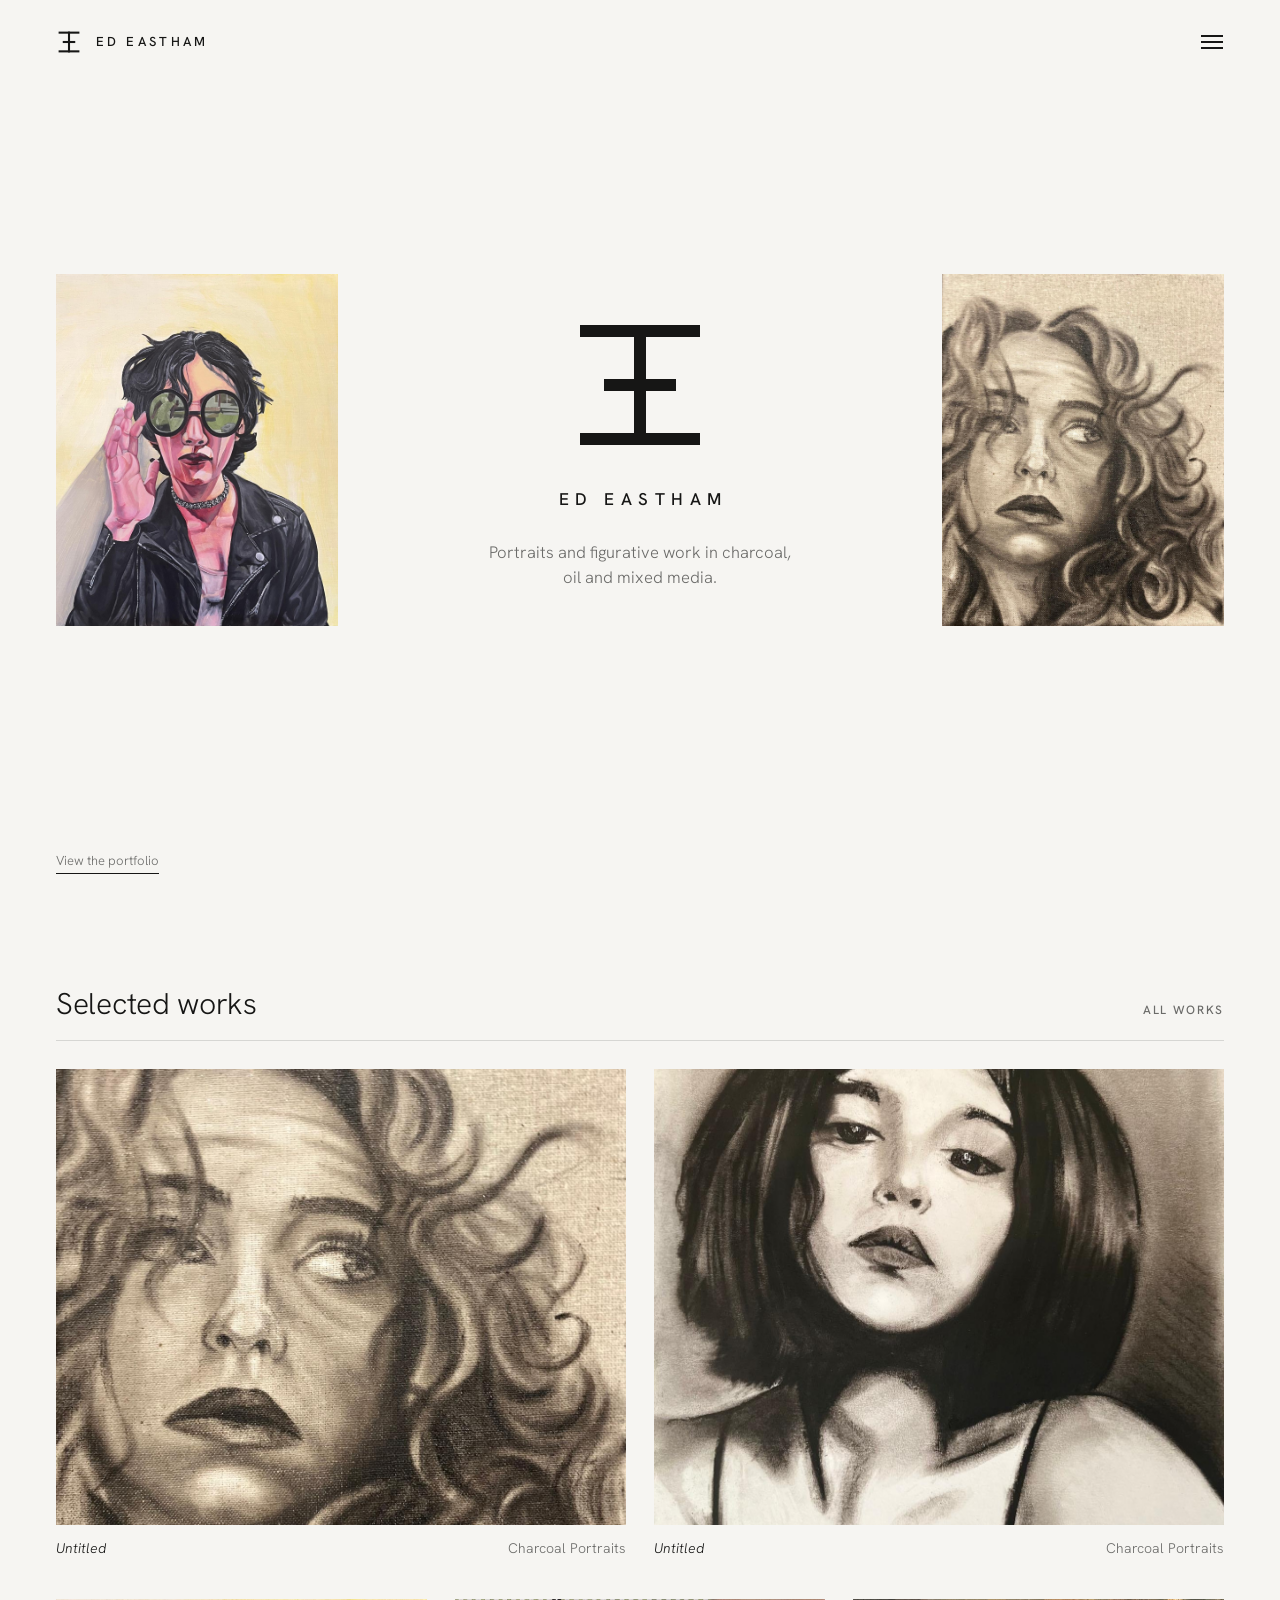
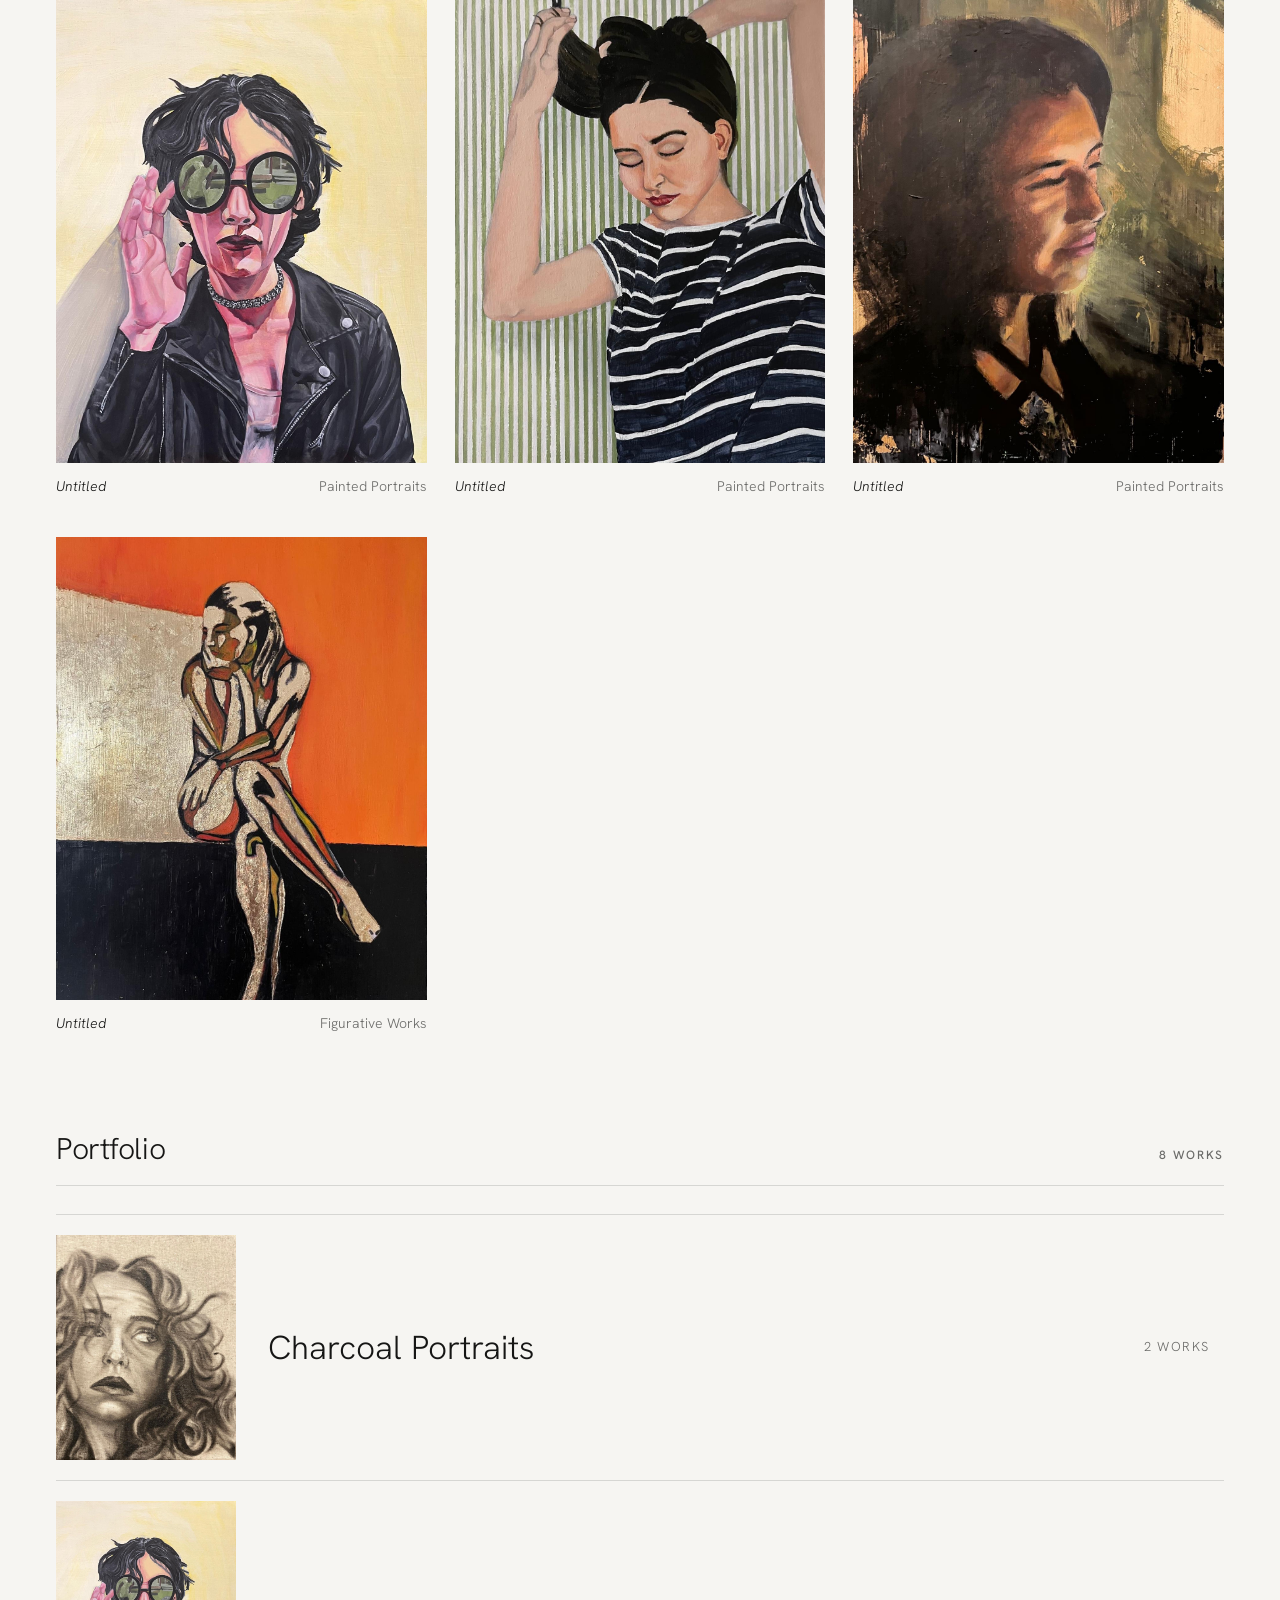
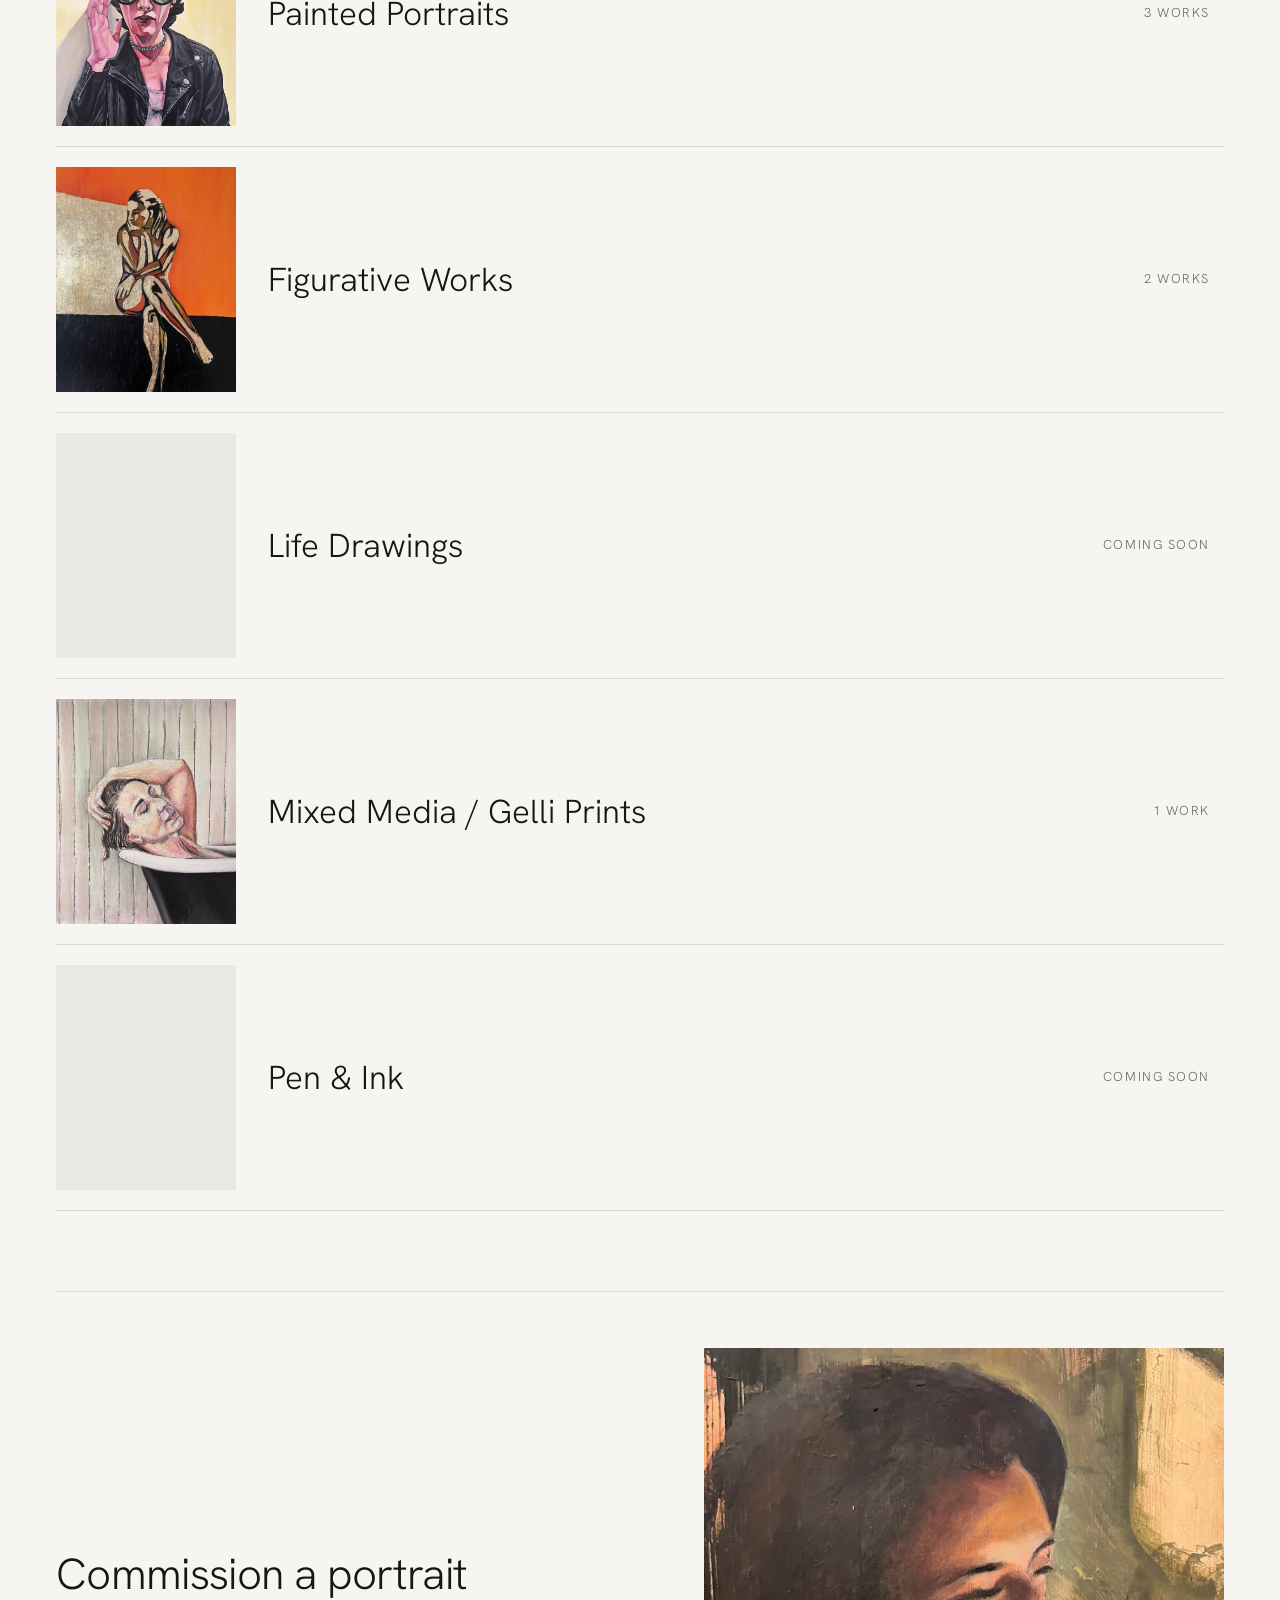
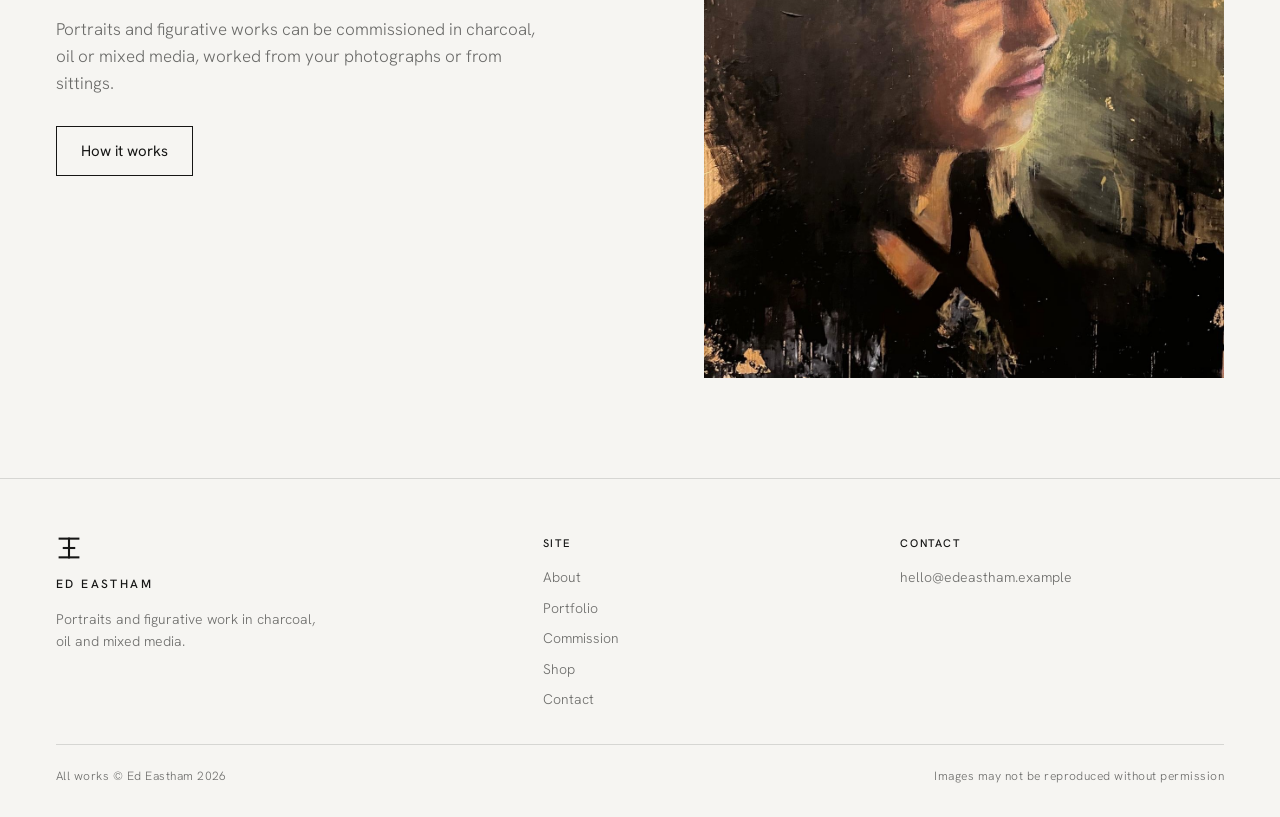
==== index.html @ 93586fa8 "Show the Netlify Identity sign-up box on invite links Co-Authored-By: Claude Fable 5.1 <noreply@anth" ====
<!doctype html>
<html lang="en-GB">
<head>
<meta charset="utf-8">
<meta name="viewport" content="width=device-width, initial-scale=1, viewport-fit=cover">
<title>Ed Eastham</title>
<meta name="description" content="Ed Eastham, artist. Charcoal and painted portraits, figurative works, life drawings, mixed media and pen and ink.">
<link rel="icon" href="data:image/svg+xml,%3Csvg xmlns=%27http://www.w3.org/2000/svg%27 viewBox=%270 0 100 100%27%3E%3Crect width=%27100%27 height=%27100%27 fill=%27%23f6f5f2%27/%3E%3Cg fill=%27%23161615%27%3E%3Crect x=%2746%27 y=%2710%27 width=%278%27 height=%2780%27/%3E%3Crect x=%2710%27 y=%2710%27 width=%2780%27 height=%278%27/%3E%3Crect x=%2710%27 y=%2782%27 width=%2780%27 height=%278%27/%3E%3Crect x=%2726%27 y=%2746%27 width=%2748%27 height=%278%27/%3E%3C/g%3E%3C/svg%3E">
<meta property="og:title" content="Ed Eastham, artist">
<meta property="og:description" content="Portraits and figurative work in charcoal, oil and mixed media.">
<meta property="og:image" content="/assets/work/work-03.jpg">
<meta name="theme-color" content="#f6f5f2">
<link rel="preconnect" href="https://fonts.googleapis.com">
<link rel="preconnect" href="https://fonts.gstatic.com" crossorigin>
<link href="https://fonts.googleapis.com/css2?family=Hanken+Grotesk:ital,wght@0,300;0,400;0,500;1,300&family=Cormorant+Garamond:ital,wght@0,400;0,500;1,400&family=Instrument+Sans:ital,wght@0,400;0,500;1,400&family=DM+Sans:ital,wght@0,300;0,400;0,500;1,300&display=swap" rel="stylesheet">
<style>
:root{--accent:#161615;--bg:#f6f5f2;--ink:#161615;--muted:#6a6964;--line:rgba(22,22,21,.14);--soft:#ebe9e4;--hdr:rgba(246,245,242,.82);--shadow:rgba(22,22,21,.12);--font:"Hanken Grotesk","Helvetica Neue",Arial,sans-serif;--ease:cubic-bezier(.2,.7,.2,1);--gutter:22px}
@media (min-width:700px){:root{--gutter:40px}} @media (min-width:1100px){:root{--gutter:56px}} @media (min-width:1500px){:root{--gutter:72px}}
*{margin:0;padding:0;box-sizing:border-box}
html{color-scheme:light only;background:var(--bg);scroll-behavior:smooth}
body{background:var(--bg);color:var(--ink);font-family:var(--font);font-size:17px;line-height:1.6;font-weight:300;-webkit-font-smoothing:antialiased;overflow-x:clip}
img{display:block;max-width:100%}
button{font:inherit;color:inherit;background:none;border:0;cursor:pointer}
a{color:inherit;text-decoration:none}
:focus-visible{outline:1.5px solid var(--ink);outline-offset:4px}
.skip{position:fixed;left:16px;top:-60px;z-index:30;background:var(--ink);color:var(--bg);padding:10px 14px;font-size:14px;transition:top .2s}
.skip:focus{top:16px}
.mark{display:block;fill:currentColor}
.label{font-size:12px;letter-spacing:.14em;text-transform:uppercase;font-weight:500;color:var(--muted)}
.ul{border-bottom:1px solid var(--ink);padding-bottom:1px;transition:opacity .25s} .ul:hover{opacity:.55}
#brand img,#stage .logo img{display:block;object-fit:contain} #brand img{height:30px;width:auto} #stage .logo img{width:clamp(180px,26vw,320px);height:auto}
.cta,.page .cta{border-color:var(--accent);color:var(--accent)} .cta:hover,.page .cta:hover{background:var(--accent);color:var(--bg)} .contact-big,.ul,.works figcaption .enq{border-color:var(--accent)} .nextcat a i,.nextcat a i::after{background:var(--accent);border-color:var(--accent)}

/* header */
header{position:fixed;inset:0 0 auto 0;z-index:10;display:flex;align-items:center;justify-content:space-between;padding:20px var(--gutter);pointer-events:none;transition:padding .35s var(--ease)}
header::before{content:"";position:absolute;inset:0;background:var(--hdr);backdrop-filter:blur(10px);-webkit-backdrop-filter:blur(10px);border-bottom:1px solid var(--line);opacity:0;transition:opacity .35s}
body.scrolled header{padding:12px var(--gutter)} body.scrolled header::before{opacity:1}
body.menu header::before{opacity:0}
header>*{position:relative}
header>*{pointer-events:auto}
#brand{display:flex;align-items:center;gap:14px;color:var(--ink);opacity:0;transform:translateY(-4px);transition:opacity .4s,transform .5s var(--ease)}
body.inner #brand,body.ready #brand{opacity:1;transform:none}
#brand .mark{width:26px;height:26px}
#brand span{font-size:13px;letter-spacing:.26em;text-transform:uppercase;font-weight:500}
#burger{width:44px;height:44px;display:grid;place-items:center;position:relative;margin-right:-10px}
#burger i{position:absolute;left:11px;width:22px;height:1.5px;background:var(--ink);transition:transform .4s var(--ease),opacity .25s,top .4s var(--ease)}
#burger i:nth-child(1){top:15px} #burger i:nth-child(2){top:21px} #burger i:nth-child(3){top:27px}
body.menu #burger i:nth-child(1){top:21px;transform:rotate(45deg)} body.menu #burger i:nth-child(2){opacity:0} body.menu #burger i:nth-child(3){top:21px;transform:rotate(-45deg)}

/* menu */
#menu{position:fixed;inset:0;z-index:9;background:var(--bg);display:grid;grid-template-columns:1fr 1fr;align-items:center;padding:0 var(--gutter);visibility:hidden;opacity:0;transition:opacity .35s var(--ease),visibility 0s linear .35s}
body.menu #menu{visibility:visible;opacity:1;transition:opacity .35s var(--ease),visibility 0s}
#menu ul{list-style:none;display:grid;max-width:560px}
#menu li>a,#menu li>button{display:flex;align-items:center;justify-content:space-between;width:100%;padding:16px 0;font-size:clamp(30px,4.2vw,52px);font-weight:300;letter-spacing:-.015em;line-height:1.1;border-bottom:1px solid var(--line);text-align:left;transform:translateY(12px);opacity:0;transition:transform .6s var(--ease),opacity .45s,color .3s}
#menu li>a:hover,#menu li>button:hover{color:var(--muted)}
body.menu #menu li>a,body.menu #menu li>button{transform:none;opacity:1}
#menu li:nth-child(2)>*{transition-delay:.05s} #menu li:nth-child(3)>*{transition-delay:.1s} #menu li:nth-child(4)>*{transition-delay:.15s} #menu li:nth-child(5)>*{transition-delay:.2s}
#menu .chev{width:13px;height:13px;border-right:1.5px solid currentColor;border-bottom:1.5px solid currentColor;transform:rotate(45deg) translate(-3px,-3px);transition:transform .4s var(--ease);margin-right:8px}
#menu li.open .chev{transform:rotate(-135deg) translate(-4px,-4px)}
#menu .sub{list-style:none;display:grid;max-height:0;overflow:hidden;transition:max-height .5s var(--ease)}
#menu li.open .sub{max-height:460px}
#menu .sub a{display:flex;justify-content:space-between;padding:10px 0 10px 26px;font-size:19px;font-weight:300;color:var(--muted);border-bottom:1px solid var(--line);transition:color .25s,padding .35s var(--ease)}
#menu .sub li:last-child a{border-bottom:0;margin-bottom:8px}
#menu .sub a:hover,#menu .sub a[aria-current]{color:var(--ink);padding-left:34px}
#menu .sub a small{font-size:12px;letter-spacing:.1em;color:var(--muted)}
#menu .side{display:grid;gap:22px;justify-items:end;text-align:right;color:var(--muted);font-size:15px}
#menu .side p{max-width:30ch;line-height:1.5}
#menu .side .mark{width:72px;height:72px;color:var(--ink)}
#menu .side a{border-bottom:1px solid var(--line);transition:color .25s,border-color .25s} #menu .side a:hover{color:var(--ink);border-color:var(--ink)}

/* home stage */
#stage{position:relative;min-height:100vh;min-height:100dvh;display:grid;place-items:center;overflow:hidden}
#stage .logo{position:relative;z-index:2;display:grid;justify-items:center;gap:26px;color:var(--ink);text-align:center}
#stage .logo .mark{width:clamp(120px,15vw,176px);height:auto}
#stage .logo .mark rect{transform-origin:center;transform:scaleX(0);transition:transform .9s var(--ease)}
#stage .logo .mark rect.v{transform:scaleY(0)}
body.ready #stage .logo .mark rect{transform:none}
body.ready #stage .logo .mark rect:nth-child(2){transition-delay:.25s} body.ready #stage .logo .mark rect:nth-child(3){transition-delay:.4s} body.ready #stage .logo .mark rect:nth-child(4){transition-delay:.55s}
#stage .logo .word{font-size:clamp(14px,1.4vw,17px);letter-spacing:.38em;text-transform:uppercase;font-weight:500;padding-left:.38em;opacity:0;transition:opacity .8s ease .6s}
#stage .logo .role{display:none}
body.ready #stage .logo .word,body.ready #stage .logo .role{opacity:1}
.slot{position:absolute;z-index:1;overflow:hidden;background:var(--soft);opacity:0;transform:translateY(14px);transition:opacity 1s ease,transform 1.2s var(--ease)}
body.ready .slot{opacity:1;transform:none}
.slot img{position:absolute;inset:0;width:100%;height:100%;object-fit:cover;opacity:0;transition:opacity 1.4s ease}
.slot img.on{opacity:1}
.slot a{position:absolute;inset:0}
.s1{left:var(--gutter);top:50%;transform:translateY(-50%) translateY(14px);width:clamp(180px,22vw,340px);aspect-ratio:4/5;transition-delay:.9s}
.s2{right:var(--gutter);top:50%;transform:translateY(-50%) translateY(14px);width:clamp(180px,22vw,340px);aspect-ratio:4/5;transition-delay:1.1s}
body.ready .s1,body.ready .s2{transform:translateY(-50%)}
.s3,.s4,.s5{display:none}
#stage .tag{font-size:clamp(15px,1.3vw,18px);color:var(--muted);max-width:34ch;line-height:1.5;opacity:0;transition:opacity .8s ease .9s}
body.ready #stage .tag{opacity:1}
.slot .cap{position:absolute;left:0;right:0;bottom:0;padding:10px 12px;font-size:12px;letter-spacing:.06em;color:var(--bg);background:linear-gradient(180deg,rgba(22,22,21,0),rgba(22,22,21,.55));opacity:0;transition:opacity .3s}
.slot:hover .cap{opacity:1}
#selected{padding:80px var(--gutter) 30px}
#selected .row,#cats .row{display:grid;grid-template-columns:1fr auto;align-items:baseline;gap:20px;margin-bottom:28px;padding-bottom:12px;border-bottom:1px solid var(--line)}
#selected h2,#cats h2{font-size:clamp(22px,2.4vw,30px);font-weight:300;letter-spacing:-.01em}
.sel{display:grid;grid-template-columns:repeat(6,1fr);gap:40px 28px}
.sel a{grid-column:span 2} .sel a:nth-child(1){grid-column:span 3} .sel a:nth-child(2){grid-column:span 3} .sel a:nth-child(1) .im,.sel a:nth-child(2) .im{aspect-ratio:5/4}
.sel a{display:grid;gap:12px}
.sel .im{aspect-ratio:4/5;overflow:hidden;background:var(--soft)}
.sel .im img{width:100%;height:100%;object-fit:cover;transition:transform 1s var(--ease)}
.sel a:hover .im img{transform:scale(1.02)}
.sel .c{display:grid;grid-template-columns:1fr auto;gap:12px;font-size:14px} .sel .c em{font-style:italic} .sel .c span{color:var(--muted)}
#stage .hint{position:absolute;bottom:26px;left:var(--gutter);z-index:2;font-size:13px;color:var(--muted);opacity:0;transition:opacity .8s ease 1.4s}
body.ready #stage .hint{opacity:1}
#cats{padding:60px var(--gutter) 80px}
#comm{margin:0 var(--gutter) 100px;padding-top:56px;border-top:1px solid var(--line);display:grid;grid-template-columns:repeat(auto-fit,minmax(min(100%,340px),1fr));gap:clamp(30px,5vw,60px);align-items:center}
#comm h2{font-size:clamp(28px,3.4vw,44px);font-weight:300;letter-spacing:-.015em;line-height:1.1;margin-bottom:18px}
#comm p{max-width:48ch;color:var(--muted);margin-bottom:28px}
#comm .im{aspect-ratio:4/5;max-height:70vh;overflow:hidden;background:var(--soft);justify-self:end;width:100%;max-width:520px}
#comm .im img{width:100%;height:100%;object-fit:cover}
.catlist{list-style:none;border-top:1px solid var(--line)}
.catlist a{display:grid;grid-template-columns:180px 1fr auto;gap:32px;align-items:center;padding:20px 0;border-bottom:1px solid var(--line);transition:padding .35s var(--ease)}
.catlist a:hover{padding-left:12px}
.catlist .im{width:180px;aspect-ratio:4/5;background:var(--soft);overflow:hidden}
.catlist .im img{width:100%;height:100%;object-fit:cover}
.catlist .t{font-size:clamp(22px,2.6vw,36px);font-weight:300}
.catlist .n{font-size:13px;letter-spacing:.12em;color:var(--muted);text-transform:uppercase}

/* pages */
main{min-height:100vh;min-height:100dvh}
.page{max-width:1320px;margin:0 auto;padding:124px 22px 100px;padding-left:var(--gutter);padding-right:var(--gutter);animation:rise .55s var(--ease) both}
main.out{opacity:0;transition:opacity .18s ease}
.rv{opacity:0;transform:translateY(14px);transition:opacity .7s ease,transform .8s var(--ease)} .rv.in{opacity:1;transform:none}
@keyframes rise{from{opacity:0;transform:translateY(10px)}to{opacity:1;transform:none}}
.page h1{font-size:clamp(36px,4.8vw,64px);font-weight:300;letter-spacing:-.02em;line-height:1;margin-bottom:48px;padding-bottom:28px;border-bottom:1px solid var(--line)}
.sec{margin-top:72px} .sec .label{display:block;margin-bottom:18px;padding-bottom:10px;border-bottom:1px solid var(--line)}
.crumbs{display:flex;gap:10px;margin-bottom:22px}
.intro{max-width:56ch;font-size:19px;color:var(--muted);margin:-18px 0 48px}
.crumbs a:hover{color:var(--ink)}
.two{display:grid;grid-template-columns:repeat(auto-fit,minmax(min(100%,340px),1fr));gap:clamp(36px,5vw,60px);align-items:start}
.text{max-width:60ch;display:grid;gap:20px;font-size:19px}
.text p{color:var(--ink)}
.portrait{aspect-ratio:4/5;background:var(--soft);overflow:hidden}
.portrait img{width:100%;height:100%;object-fit:cover}
.cta{display:inline-flex;align-items:center;height:50px;padding:0 24px;border:1px solid var(--ink);font-size:15px;font-weight:400;transition:background .3s,color .3s}
.cta:hover{background:var(--ink);color:var(--bg)}
.steps{list-style:none;counter-reset:s;display:grid;grid-template-columns:repeat(auto-fit,minmax(min(100%,260px),1fr));gap:0;border-top:1px solid var(--line);border-bottom:1px solid var(--line);margin:56px 0 40px}
.steps li{padding:30px 28px 34px 0;border-right:1px solid var(--line);counter-increment:s}
.steps li:last-child{border-right:0} .steps li+li{padding-left:28px}
.steps li::before{content:"0" counter(s);display:block;font-size:12px;letter-spacing:.14em;color:var(--muted);margin-bottom:14px}
.steps b{display:block;font-weight:400;font-size:22px;margin-bottom:10px}
.steps p{color:var(--muted);font-size:16px}
.works{display:grid;grid-template-columns:1fr;gap:96px;max-width:1180px;margin:0 auto}
.works figure{width:100%}
.works figure{cursor:zoom-in}
.works .im{display:flex;justify-content:center;background:transparent}
.works .im img{width:auto;max-width:100%;max-height:86vh;height:auto;opacity:0;transition:opacity .6s ease,transform 1s var(--ease),filter .6s ease;box-shadow:0 24px 50px var(--shadow)}
.works .im img.lq{opacity:1;filter:blur(14px);transform:scale(1.02)}
.works .im img.ld{opacity:1}
.works figure:hover .im img{transform:scale(1.015)}
.works figcaption{margin:18px auto 0;display:grid;grid-template-columns:1fr auto;gap:14px;font-size:15px;max-width:760px;align-items:end}
.works figcaption .enq{font-size:13px;letter-spacing:.08em;text-transform:uppercase;border-bottom:1px solid var(--ink);padding-bottom:2px;white-space:nowrap}
.works figcaption em{font-style:italic;font-weight:300}
.works figcaption span{color:var(--muted)}
.works figcaption .price{color:var(--ink);font-weight:400}
.empty{padding:80px 0;border-top:1px solid var(--line);font-size:20px;color:var(--muted)}
.nextcat{margin-top:90px;padding-top:26px;border-top:1px solid var(--line);display:flex;justify-content:space-between;align-items:baseline;gap:20px}
.nextcat a{font-size:clamp(22px,2.6vw,34px);font-weight:300;display:inline-flex;align-items:center;gap:14px;transition:gap .35s var(--ease)} .nextcat a:hover{gap:24px}
.nextcat a i{width:34px;height:1px;background:var(--ink);position:relative} .nextcat a i::after{content:"";position:absolute;right:0;top:-4px;width:8px;height:8px;border-top:1px solid var(--ink);border-right:1px solid var(--ink);transform:rotate(45deg)}
.catlist .n{display:inline-flex;align-items:center;gap:14px} .catlist .n i{width:0;height:1px;background:var(--ink);transition:width .35s var(--ease)} .catlist a:hover .n i{width:28px}
.contact-big{font-size:clamp(26px,4vw,56px);font-weight:300;letter-spacing:-.02em;margin:10px 0 40px;display:block;width:max-content;max-width:100%;border-bottom:1px solid var(--ink);padding-bottom:4px;transition:opacity .25s}
.contact-big:hover{opacity:.6}
form{display:grid;gap:22px;max-width:560px}
form label{display:grid;gap:8px;font-size:13px;letter-spacing:.12em;text-transform:uppercase;color:var(--muted)}
form input,form textarea{font:inherit;font-size:18px;color:var(--ink);background:transparent;border:0;border-bottom:1px solid var(--ink);padding:8px 0;border-radius:0;outline:none}
form textarea{min-height:120px;resize:vertical}
form input:focus,form textarea:focus{border-bottom-width:1.5px}
.note{font-size:15px;color:var(--muted);max-width:60ch;margin-top:30px}

/* lightbox */
#lb{position:fixed;inset:0;z-index:20;background:var(--bg);display:grid;grid-template-rows:1fr auto;visibility:hidden;opacity:0;transition:opacity .35s,visibility 0s linear .35s}
#lb.open{visibility:visible;opacity:1;transition:opacity .35s,visibility 0s}
#lb .view{display:grid;place-items:center;padding:70px var(--gutter) 10px}
#lb img{max-width:100%;max-height:calc(100dvh - 190px);object-fit:contain;box-shadow:0 30px 60px var(--shadow);cursor:zoom-in;transition:transform .45s var(--ease);transform-origin:var(--zx,50%) var(--zy,50%)}
#lb.zoom img{transform:scale(2.2);cursor:zoom-out}
#lb .bar,#lb .strip{transition:opacity .3s} #lb.zoom .bar,#lb.zoom .strip{opacity:0;pointer-events:none}
#lb .zoomhint{font-size:12px;letter-spacing:.1em;text-transform:uppercase;color:var(--muted)}
#lb .bar{display:grid;grid-template-columns:1fr auto;align-items:end;gap:20px;padding:10px var(--gutter) 24px}
#lb .cap{font-size:15px;display:grid;gap:2px} #lb .cap em{font-style:italic} #lb .cap span{color:var(--muted)}
#lb .nav{display:flex;gap:6px}
#lb .nav button,#lbClose{height:40px;padding:0 16px;border:1px solid var(--line);font-size:14px;color:var(--ink);transition:background .25s,color .25s,border-color .25s}
#lb .nav button:hover,#lbClose:hover{background:var(--ink);color:var(--bg);border-color:var(--ink)}
#lbClose{position:fixed;top:16px;right:var(--gutter)}
#lb .strip{display:flex;gap:8px;padding:0 var(--gutter) 22px;overflow-x:auto}
#lb .strip button{width:46px;aspect-ratio:4/5;flex:0 0 auto;overflow:hidden;opacity:.5;transition:opacity .25s;border:1px solid transparent}
#lb .strip button.on{opacity:1;border-color:var(--ink)} #lb .strip button:hover{opacity:1}
#lb .strip img{width:100%;height:100%;object-fit:cover}

footer{padding:56px var(--gutter) 30px;border-top:1px solid var(--line);display:grid;grid-template-columns:1.4fr 1fr 1fr;gap:34px;font-size:14px;color:var(--muted)}
footer a:hover{color:var(--ink)}
footer .mark{width:26px;height:26px;color:var(--ink)}
footer .l{display:grid;gap:14px;align-content:start;max-width:34ch}
footer .l b{font-weight:500;color:var(--ink);letter-spacing:.2em;text-transform:uppercase;font-size:12px}
footer .col{display:grid;gap:8px;align-content:start} footer .col b{font-weight:500;color:var(--ink);letter-spacing:.14em;text-transform:uppercase;font-size:11px;margin-bottom:6px}
footer .bottom{grid-column:1/-1;display:flex;justify-content:space-between;gap:16px;flex-wrap:wrap;padding-top:22px;border-top:1px solid var(--line);font-size:12px;letter-spacing:.04em}
.cv{list-style:none;display:grid;border-top:1px solid var(--line)} .cv li{display:grid;grid-template-columns:90px 1fr;gap:20px;padding:12px 0;border-bottom:1px solid var(--line);font-size:16px} .cv li span:first-child{color:var(--muted)}

@media (max-width:900px){#comm{grid-template-columns:1fr;gap:30px} #comm .im{justify-self:start;max-height:60vh} .two{grid-template-columns:1fr;gap:36px} .works{grid-template-columns:1fr;gap:44px} .steps{grid-template-columns:1fr} .steps li{border-right:0;border-bottom:1px solid var(--line);padding:24px 0} .steps li+li{padding-left:0} .steps li:last-child{border-bottom:0} #menu{grid-template-columns:1fr} #menu .side{display:none}}
@media (max-width:640px){
  header{padding:14px 18px} :root{--gutter:18px} .page{padding-top:100px}
  #stage .logo .mark{width:118px}
  .s1{left:4%;top:9%;width:32vw} .s2{right:5%;top:7%;width:26vw} .s3{left:8%;bottom:8%;width:26vw;aspect-ratio:1} .s4{right:6%;bottom:7%;width:34vw} .s5{display:none}
  #stage .hint{display:none}
  .catlist a{grid-template-columns:70px 1fr auto;gap:16px} .catlist .im{width:70px}
  .page{padding-top:100px} .page h1{margin-bottom:30px}
  #lb .view{padding:64px 18px 8px} #lb img{max-height:calc(100dvh - 210px)}
  footer{grid-template-columns:1fr;gap:24px} .sel{grid-template-columns:1fr 1fr;gap:20px 14px} .sel a,.sel a:nth-child(1),.sel a:nth-child(2){grid-column:span 1} .sel a:nth-child(1) .im,.sel a:nth-child(2) .im{aspect-ratio:4/5} .s1,.s2{width:36vw;top:auto;bottom:6%;transform:none} .s1{left:var(--gutter)} .s2{right:var(--gutter)} body.ready .s1,body.ready .s2{transform:none} #stage{padding-bottom:40vw} #stage .tag{font-size:15px;padding:0 10px}
}
body.menu,body.lbopen{overflow:hidden}
@media (max-width:640px){
  .works{gap:56px} .works .im img{max-height:74vh;box-shadow:0 14px 30px rgba(22,22,21,.1)} .works figcaption{font-size:15px}
  .catlist a{grid-template-columns:96px 1fr;gap:14px;padding:14px 0} .catlist .im{width:96px} .catlist .n{grid-column:2;font-size:11px}
  #lb .bar{grid-template-columns:1fr;gap:12px;padding:8px 18px 12px} #lb .nav{display:grid;grid-template-columns:1fr 1fr;gap:8px}
  #lb .nav button,#lbClose{height:46px;font-size:15px} #lb .strip button{width:54px}
  #burger{width:48px;height:48px} #menu li>a,#menu li>button{padding:14px 0} #menu .sub a{padding:12px 0 12px 22px;font-size:18px}
  form input,form textarea{font-size:17px}
  .cta{height:52px;width:100%;justify-content:center}
}
@media (prefers-reduced-motion:reduce){*{transition:none!important;animation:none!important}}
</style>
</head>
<body>
<svg width="0" height="0" style="position:absolute" aria-hidden="true"><symbol id="ee" viewBox="0 0 100 100"><rect class="v" x="46" y="10" width="8" height="80"/><rect x="10" y="10" width="80" height="8"/><rect x="10" y="82" width="80" height="8"/><rect x="26" y="46" width="48" height="8"/></symbol></svg>

<a class="skip" href="#main">Skip to content</a>
<header>
  <a id="brand" href="#/" aria-label="Ed Eastham, home"><svg class="mark"><use href="#ee"/></svg><span id="brandName"></span></a>
  <button id="burger" aria-label="Menu" aria-expanded="false" aria-controls="menu"><i></i><i></i><i></i></button>
</header>

<nav id="menu" aria-label="Site">
  <ul>
    <li><a href="#/about">About</a></li>
    <li id="pfItem"><button id="pfToggle" aria-expanded="false">Portfolio <span class="chev" aria-hidden="true"></span></button><ul class="sub" id="pfSub"></ul></li>
    <li><a href="#/commission">Commission</a></li>
    <li><a href="#/shop">Shop</a></li>
    <li><a href="#/contact">Contact</a></li>
  </ul>
  <div class="side"><svg class="mark" aria-hidden="true"><use href="#ee"/></svg><div id="menuFoot"></div></div>
</nav>

<main id="main"><noscript><p style="padding:120px 24px">This site needs JavaScript to show the works. Please enable it, or email hello@edeastham.example.</p></noscript></main>

<div id="lb" role="dialog" aria-modal="true" aria-label="Artwork">
  <div class="view"><img id="lbImg" alt=""></div>
  <div class="bar"><div class="cap" id="lbCap"></div><div class="nav"><button id="lbPrev">Previous</button><button id="lbNext">Next</button></div></div>
  <div class="strip" id="lbStrip"></div>
  <button id="lbClose" aria-label="Close">Close</button>
</div>

<script>
/* Netlify Identity links (invites, password resets) land on the site root; hand them to the editor page */
if (/(invite|recovery|confirmation|email_change)_token=/.test(location.hash)){
  const w = document.createElement('script'); w.src = 'https://identity.netlify.com/v1/netlify-identity-widget.js';
  w.onload = () => { const ni = window.netlifyIdentity; if (!ni) return; ni.on('login', () => { document.location.href = '/admin/'; }); ni.init(); };
  document.head.appendChild(w);
}
/* All words and works live in content/site.json. Edit that file to change the site. */
const HASH = !!window.HASH_MODE || location.protocol === 'file:';
const pathOf = () => HASH ? location.hash.replace(/^#\/?/, '') : location.pathname.replace(/^\/+|\/+$/g, '');
let S = null, timers = [], lbList = [], lbIdx = 0, lastFocus = null;
const main = document.getElementById('main');
const esc = s => String(s == null ? '' : s).replace(/[&<>"]/g, c => ({ '&':'&amp;', '<':'&lt;', '>':'&gt;', '"':'&quot;' }[c]));
const ROOT = HASH ? '' : '/';
const work = f => ROOT + 'assets/work/' + f;
const allWorks = () => S.categories.flatMap(c => c.works.map(w => Object.assign({ cat: c }, w)));
const findWork = f => allWorks().find(w => w.file === f);
const capOf = w => [w.medium, w.size, w.year].filter(Boolean).join(', ');

function go(){ main.classList.add('out'); setTimeout(() => { render(); main.classList.remove('out'); }, 180); }
function navigate(path){ if (HASH){ location.hash = '#' + path; return; } if (location.pathname === path){ render(); return; } history.pushState(null, '', path); go(); }
fetch(ROOT + 'content/site.json').then(r => r.json()).then(data => {
  S = data; applySettings(); buildMenu();
  if (HASH) addEventListener('hashchange', go);
  else { if (/^#\//.test(location.hash)) history.replaceState(null, '', location.hash.slice(1)); addEventListener('popstate', go); }
  document.addEventListener('click', e => { if (HASH) return; const a = e.target.closest('a[href]'); if (!a || e.metaKey || e.ctrlKey || a.target === '_blank') return; const h = a.getAttribute('href'); if (/^#\//.test(h)){ e.preventDefault(); navigate(h.slice(1)); } else if (/^\/(?!\/)/.test(h)){ e.preventDefault(); navigate(h); } });
  render();
});
addEventListener('scroll', () => document.body.classList.toggle('scrolled', scrollY > 40), { passive:true });
const io = new IntersectionObserver(es => es.forEach(e => { if (e.isIntersecting){ e.target.classList.add('in'); io.unobserve(e.target); } }), { threshold:.12, rootMargin:'0px 0px -6% 0px' });
function reveal(){ main.querySelectorAll('.sel a, .catlist li, .works figure, .steps li, #comm > *').forEach((el, i) => { el.classList.add('rv'); el.style.transitionDelay = (i % 6) * 60 + 'ms'; io.observe(el); }); }

function applySettings(){
  const st = S.settings || {}; const c = st.colours || {}; const r = document.documentElement.style;
  if (c.background) r.setProperty('--bg', c.background); if (c.text) r.setProperty('--ink', c.text); if (c.accent) r.setProperty('--accent', c.accent);
  if (c.background && c.text){ r.setProperty('--muted', mix(c.text, c.background, .62)); r.setProperty('--line', hexToRgba(c.text, .14)); r.setProperty('--soft', mix(c.text, c.background, .06)); r.setProperty('--hdr', hexToRgba(c.background, .82)); }
  const faces = { 'Hanken Grotesk': '"Hanken Grotesk","Helvetica Neue",Arial,sans-serif', 'Instrument Sans': '"Instrument Sans","Helvetica Neue",Arial,sans-serif', 'DM Sans': '"DM Sans","Helvetica Neue",Arial,sans-serif', 'Cormorant Garamond': '"Cormorant Garamond",Georgia,serif' };
  if (st.typeface && faces[st.typeface]) r.setProperty('--font', faces[st.typeface]);
  if (st.typeface === 'Cormorant Garamond') document.body.style.fontSize = '20px';
  const L = st.labels || {}; document.querySelectorAll('#menu a[href="#/about"]').forEach(a => a.textContent = L.about || 'About');
  document.querySelectorAll('#menu a[href="#/commission"]').forEach(a => a.textContent = L.commission || 'Commission');
  document.querySelectorAll('#menu a[href="#/shop"]').forEach(a => a.textContent = L.shop || 'Shop');
  document.querySelectorAll('#menu a[href="#/contact"]').forEach(a => a.textContent = L.contact || 'Contact');
  const pf = document.getElementById('pfToggle'); if (pf) pf.childNodes[0].textContent = (L.portfolio || 'Portfolio') + ' ';
  const lg = (st.logo || {}); if (lg.style === 'image' && lg.image){ const b = document.getElementById('brand'); b.querySelector('svg').replaceWith(Object.assign(new Image(), { src: work(lg.image.replace(/^.*assets\/work\//, '')), alt: S.name })); }
}
function hexToRgba(h, a){ const n = parseInt(h.slice(1), 16); return 'rgba(' + (n >> 16 & 255) + ',' + (n >> 8 & 255) + ',' + (n & 255) + ',' + a + ')'; }
function mix(a, b, t){ const A = parseInt(a.slice(1), 16), B = parseInt(b.slice(1), 16); const ch = s => Math.round(((A >> s) & 255) * t + ((B >> s) & 255) * (1 - t)); return '#' + [16, 8, 0].map(s => ch(s).toString(16).padStart(2, '0')).join(''); }
const lbl = k => ((S.settings || {}).labels || {})[k] || { about:'About', portfolio:'Portfolio', commission:'Commission', shop:'Shop', contact:'Contact' }[k];
const socialLinks = () => ((S.settings || {}).social || []).filter(x => x && x.url).map(x => '<a href="' + esc(x.url) + '" target="_blank" rel="noopener">' + esc(x.label || 'Link') + '</a>').join('');
function buildMenu(){
  document.getElementById('brandName').textContent = S.wordmark;
  document.getElementById('pfSub').innerHTML = S.categories.map(c => '<li><a href="#/portfolio/' + c.slug + '">' + esc(c.title) + '<small>' + (c.works.length || 'soon') + '</small></a></li>').join('');
  document.getElementById('menuFoot').innerHTML = '<p>' + esc(S.tagline || '') + '</p><div style="display:grid;gap:8px"><a href="mailto:' + esc(S.email) + '">' + esc(S.email) + '</a>' + (S.instagram ? '<a href="' + esc(S.instagram) + '" target="_blank" rel="noopener">Instagram</a>' : '') + '</div>';
}
const burger = document.getElementById('burger');
function setMenu(open){ const was = document.body.classList.contains('menu'); document.body.classList.toggle('menu', open); burger.setAttribute('aria-expanded', open); if (open) setTimeout(() => { const f = document.querySelector('#menu a, #menu button'); if (f) f.focus(); }, 60); else if (was) burger.focus(); }
addEventListener('keydown', e => { if (e.key !== 'Tab') return; const trap = document.body.classList.contains('menu') ? document.getElementById('menu') : (document.getElementById('lb').classList.contains('open') ? document.getElementById('lb') : null); if (!trap) return; const f = [...trap.querySelectorAll('a[href], button:not([disabled])')].filter(el => el.offsetParent !== null || el === document.getElementById('lbClose')); if (!f.length) return; const first = f[0], last = f[f.length - 1]; if (e.shiftKey && document.activeElement === first){ e.preventDefault(); last.focus(); } else if (!e.shiftKey && document.activeElement === last){ e.preventDefault(); first.focus(); } });
/* swipe between works on touch screens */
let tx = null; document.getElementById('lb').addEventListener('touchstart', e => { tx = e.touches[0].clientX; }, { passive:true }); document.getElementById('lb').addEventListener('touchend', e => { if (tx === null) return; const dx = e.changedTouches[0].clientX - tx; tx = null; if (Math.abs(dx) > 50) stepLb(dx < 0 ? 1 : -1); }, { passive:true });
burger.addEventListener('click', () => setMenu(!document.body.classList.contains('menu')));
document.getElementById('pfToggle').addEventListener('click', e => { const li = document.getElementById('pfItem'); li.classList.toggle('open'); e.currentTarget.setAttribute('aria-expanded', li.classList.contains('open')); });
document.getElementById('menu').addEventListener('click', e => { if (e.target.closest('a')) setMenu(false); });
addEventListener('keydown', e => { const lbOpen = document.getElementById('lb').classList.contains('open'); if (e.key === 'Escape'){ if (lbOpen) closeLb(); else setMenu(false); } if (lbOpen){ if (e.key === 'ArrowRight') stepLb(1); if (e.key === 'ArrowLeft') stepLb(-1); } });

function render(){
  const h = pathOf(); timers.forEach(clearInterval); timers = [];
  closeLb(); setMenu(false);
  const [head, sub] = h.split('/');
  document.body.classList.toggle('inner', !!head); document.body.classList.remove('ready');
  document.querySelectorAll('#menu a').forEach(a => { const t = a.getAttribute('href').replace(/^#?\//, ''); if (t === h) a.setAttribute('aria-current', 'page'); else a.removeAttribute('aria-current'); });
  if (head === 'portfolio' && sub && S.categories.some(c => c.slug === sub)) document.getElementById('pfItem').classList.add('open');
  const known = !head || head === 'portfolio' || !!S.pages[head];
  if (!known && !HASH) history.replaceState(null, '', '/');
  if (!head || !known) home(); else if (head === 'portfolio') sub ? category(sub) : portfolio(); else page(head);
  scrollTo(0, 0);
  const cat = sub && S.categories.find(c => c.slug === sub);
  document.title = (head && known ? ((cat ? cat.title : S.pages[head] ? S.pages[head].title : 'Portfolio') + ', ') : '') + S.name;
  main.querySelectorAll('.works .im img[data-full]').forEach(im => { const full = new Image(); full.src = im.dataset.full; full.onload = () => { im.src = full.src; im.classList.remove('lq'); im.classList.add('ld'); }; full.onerror = () => { im.classList.remove('lq'); im.classList.add('ld'); }; });
  reveal(); document.body.classList.toggle('scrolled', scrollY > 40);
  if (!HASH) document.querySelectorAll('a[href^="#/"]').forEach(a => a.setAttribute('href', a.getAttribute('href').slice(1)));
}
const foot = () => '<footer><div class="l"><svg class="mark" aria-hidden="true"><use href="#ee"/></svg><b>' + esc(S.name) + '</b><span>' + esc(S.tagline || '') + '</span></div>' +
  '<div class="col"><b>Site</b><a href="#/about">' + esc(lbl('about')) + '</a><a href="#/portfolio">' + esc(lbl('portfolio')) + '</a><a href="#/commission">' + esc(lbl('commission')) + '</a><a href="#/shop">' + esc(lbl('shop')) + '</a><a href="#/contact">' + esc(lbl('contact')) + '</a></div>' +
  '<div class="col"><b>Contact</b><a href="mailto:' + esc(S.email) + '">' + esc(S.email) + '</a>' + (S.instagram ? '<a href="' + esc(S.instagram) + '" target="_blank" rel="noopener">Instagram</a>' : '') + socialLinks() + (S.location ? '<span>' + esc(S.location) + '</span>' : '') + '</div>' +
  '<div class="bottom"><span>All works © ' + esc(S.name) + ' ' + new Date().getFullYear() + '</span><span>' + esc((S.settings || {}).footerLine || '') + '</span></div></footer>';

function home(){
  const feat = S.home.featured.map(f => findWork(f) || { file: f, title: '', cat: { slug: '' } });
  const pool = allWorks();
  const hs = (S.settings || {}).home || {}; const sel = pool.slice(0, hs.selectedCount || 6); const lg = (S.settings || {}).logo || {};
  main.innerHTML = '<section id="stage">' +
    [1,2].map(i => '<div class="slot s' + i + '" data-slot="' + (i - 1) + '"></div>').join('') +
    '<div class="logo">' + (lg.style === 'image' && lg.image ? '<img src="' + work(lg.image.replace(/^.*assets\/work\//, '')) + '" alt="' + esc(S.name) + '">' : '<svg class="mark" aria-hidden="true"><use href="#ee"/></svg><div class="word">' + esc(S.wordmark) + '</div>') + '<p class="tag">' + esc(S.tagline || '') + '</p></div>' +
    '<a class="hint ul" href="#/portfolio">View the portfolio</a></section>' +
    (hs.showSelectedWorks === false ? '' : '<section id="selected"><div class="row"><h2>Selected works</h2><a class="label" href="#/portfolio">All works</a></div><div class="sel">' +
    sel.map(w => '<a href="#/portfolio/' + w.cat.slug + '"><div class="im"><img src="' + work(w.file) + '" alt="' + esc(w.title) + '" loading="lazy"></div><div class="c"><em>' + esc(w.title) + '</em><span>' + esc(w.cat.title) + '</span></div></a>').join('') + '</div></section>') +
    (hs.showCategories === false ? '' : '<section id="cats"><div class="row"><h2>' + esc(lbl('portfolio')) + '</h2><span class="label">' + pool.length + ' works</span></div><ul class="catlist">' +
    S.categories.map(c => '<li><a href="#/portfolio/' + c.slug + '"><div class="im">' + (c.works[0] ? '<img src="' + work(c.works[0].file) + '" alt="" loading="lazy">' : '') + '</div><span class="t">' + esc(c.title) + '</span><span class="n">' + (c.works.length ? c.works.length + (c.works.length === 1 ? ' work' : ' works') : 'Coming soon') + '<i></i></span></a></li>').join('') +
    '</ul></section>') +
    (hs.showCommission === false ? '' : '<section id="comm"><div><h2>Commission a portrait</h2><p>' + esc((S.pages.commission.body || [''])[0]) + '</p><a class="cta" href="#/commission">How it works</a></div><div class="im"><img src="' + work((S.pages.about.image) || pool[0].file) + '" alt="" loading="lazy"></div></section>') + foot();
  /* five slots around the logo, each cycling through the featured works on its own clock */
  const slots = [...main.querySelectorAll('.slot')];
  slots.forEach((slot, k) => {
    const seq = feat.map((_, j) => feat[(j + k) % feat.length]);
    slot.innerHTML = seq.map((w, j) => '<img src="' + work(w.file) + '" alt="' + esc(w.title || 'Artwork') + '"' + (j ? ' loading="lazy"' : '') + (j === 0 ? ' class="on"' : '') + '>').join('') + '<a href="#/portfolio/' + esc(seq[0].cat.slug) + '" aria-label="' + esc(seq[0].cat.title || 'Portfolio') + '"></a><div class="cap">' + esc(seq[0].cat.title || '') + '</div>';
    const imgs = [...slot.querySelectorAll('img')]; let i = 0;
    if (!matchMedia('(prefers-reduced-motion: reduce)').matches) timers.push(setInterval(() => { i = (i + 1) % imgs.length; imgs.forEach((im, j) => im.classList.toggle('on', j === i)); slot.querySelector('a').href = '#/portfolio/' + seq[i].cat.slug; slot.querySelector('.cap').textContent = seq[i].cat.title || ''; }, 5200 + k * 1100));
  });
  main.querySelectorAll('.slot img.on').forEach(im => im.setAttribute('fetchpriority', 'high'));
  requestAnimationFrame(() => requestAnimationFrame(() => document.body.classList.add('ready')));
}
function portfolio(){
  main.innerHTML = '<section class="page"><h1>Portfolio</h1><ul class="catlist">' +
    S.categories.map(c => '<li><a href="#/portfolio/' + c.slug + '"><div class="im">' + (c.works[0] ? '<img src="' + work(c.works[0].file) + '" alt="" loading="lazy">' : '') + '</div><span class="t">' + esc(c.title) + '</span><span class="n">' + (c.works.length ? c.works.length + (c.works.length === 1 ? ' work' : ' works') : 'Coming soon') + '<i></i></span></a></li>').join('') + '</ul></section>' + foot();
}
function figures(list, withPrice){
  return list.map((w, i) => '<figure data-i="' + i + '" tabindex="0" role="button" aria-label="View ' + esc(w.title) + ' full size"><div class="im"><img class="lq" src="' + ROOT + 'assets/work/thumbs/' + w.file + '" data-full="' + work(w.file) + '" alt="' + esc(w.title) + (w.medium ? ', ' + esc(w.medium) : '') + '" loading="lazy"></div><figcaption><div><em>' + esc(w.title) + '</em>' + (w.year ? ', ' + esc(w.year) : '') + '<br><span>' + esc([w.medium, w.size].filter(Boolean).join(', ')) + '</span></div>' + (withPrice && w.price ? '<span class="price">' + esc(w.price) + '</span>' : '<a class="enq" href="mailto:' + esc(S.email) + '?subject=' + encodeURIComponent('Enquiry: ' + w.title) + '" onclick="event.stopPropagation()">Enquire</a>') + '</figcaption></figure>').join('');
}
function category(slug){
  const c = S.categories.find(x => x.slug === slug); if (!c) return portfolio();
  lbList = c.works;
  main.innerHTML = '<section class="page"><div class="crumbs label"><a href="#/portfolio">Portfolio</a><span>/</span><span>' + esc(c.title) + '</span></div><h1>' + esc(c.title) + '</h1>' + (c.intro ? '<p class="intro">' + esc(c.intro) + '</p>' : '') +
    (c.works.length ? '<div class="works">' + figures(c.works) + '</div>' : '<div class="empty">Works in this category are coming soon.</div>') +
    (() => { const i = S.categories.indexOf(c), n = S.categories[(i + 1) % S.categories.length]; return '<div class="nextcat"><span class="label">Next</span><a href="#/portfolio/' + n.slug + '">' + esc(n.title) + '<i></i></a></div>'; })() + '</section>' + foot();
  main.querySelectorAll('figure').forEach(f => { f.addEventListener('click', () => openLb(+f.dataset.i)); f.addEventListener('keydown', e => { if (e.key === 'Enter' || e.key === ' '){ e.preventDefault(); openLb(+f.dataset.i); } }); });
}
function page(key){
  const p = S.pages[key]; let body = '';
  const text = '<div class="text">' + p.body.map(t => '<p>' + esc(t) + '</p>').join('') + '</div>';
  if (key === 'about'){
    const cv = (p.cv && p.cv.length) ? '<div class="sec"><span class="label">Selected exhibitions and education</span><ul class="cv">' + p.cv.map(r => '<li><span>' + esc(r.year) + '</span><span>' + esc(r.text) + '</span></li>').join('') + '</ul></div>' : '';
    body = '<div class="two">' + text + '<div class="portrait">' + (p.image ? '<img src="' + work(p.image) + '" alt="">' : '') + '</div></div>' + cv;
  } else if (key === 'commission'){
    body = text + '<ol class="steps">' + (p.steps || []).map(s => '<li><b>' + esc(s.t) + '</b><p>' + esc(s.d) + '</p></li>').join('') + '</ol><a class="cta" href="mailto:' + esc(S.email) + '?subject=Commission%20enquiry">' + esc(p.cta || 'Enquire') + '</a>';
  } else if (key === 'shop'){
    const forSale = allWorks().filter(w => w.price); lbList = forSale;
    const avail = forSale.length ? forSale : allWorks(); lbList = avail;
    body = text + '<div class="sec"><span class="label">' + (forSale.length ? 'For sale' : 'Available works, price on enquiry') + '</span></div><div class="works" style="margin-top:40px">' + figures(avail, true) + '</div>';
  } else if (key === 'contact'){
    body = text + '<a class="contact-big" href="mailto:' + esc(S.email) + '">' + esc(S.email) + '</a>' + (S.instagram ? '<p style="margin:-24px 0 40px"><a class="ul" href="' + esc(S.instagram) + '" target="_blank" rel="noopener">Instagram</a></p>' : '') +
      '<form id="cf"><label>Name<input name="name" required autocomplete="name"></label><label>Email<input name="email" type="email" required autocomplete="email"></label><label>Message<textarea name="msg" required></textarea></label><div><button class="cta" type="submit">Send</button></div></form><p class="note">Send opens your email app with the message ready to go.</p>';
  }
  main.innerHTML = '<section class="page"><h1>' + esc(p.title) + '</h1>' + body + '</section>' + foot();
  if (key === 'shop') main.querySelectorAll('figure').forEach(f => f.addEventListener('click', () => openLb(+f.dataset.i)));
  const form = document.getElementById('cf');
  if (form) form.addEventListener('submit', e => { e.preventDefault(); const d = new FormData(form); location.href = mailtoFor(d.get('name'), d.get('email'), d.get('msg')); });
}

function mailtoFor(name, email, msg){ return 'mailto:' + S.email + '?subject=' + encodeURIComponent('Message from ' + name) + '&body=' + encodeURIComponent(msg + '\n\n' + name + '\n' + email); }
window.mailtoFor = mailtoFor;
/* lightbox */
const lb = document.getElementById('lb'), lbImg = document.getElementById('lbImg'), lbCap = document.getElementById('lbCap'), lbStrip = document.getElementById('lbStrip');
function openLb(i){ lastFocus = document.activeElement; lbIdx = i; lbStrip.innerHTML = lbList.map((w, k) => '<button data-k="' + k + '" aria-label="Work ' + (k + 1) + '"><img src="' + work(w.file) + '" alt=""></button>').join(''); lbStrip.querySelectorAll('button').forEach(b => b.addEventListener('click', () => { lbIdx = +b.dataset.k; showLb(); })); showLb(); lb.classList.add('open'); document.body.classList.add('lbopen'); document.getElementById('lbClose').focus(); }
function showLb(){ lb.classList.remove('zoom'); const w = lbList[lbIdx]; lbImg.src = work(w.file); lbImg.alt = w.title; lbCap.innerHTML = '<em>' + esc(w.title) + '</em>' + (w.year ? ', ' + esc(w.year) : '') + '<span>' + esc(capOf(w)) + (w.price ? '  ·  ' + esc(w.price) : '') + '</span><span>' + (lbIdx + 1) + ' of ' + lbList.length + '  ·  <a class="ul" href="mailto:' + esc(S.email) + '?subject=' + encodeURIComponent('Enquiry: ' + w.title) + '">Enquire</a>  ·  <span class="zoomhint">Click to zoom</span></span>'; lbStrip.querySelectorAll('button').forEach((b, k) => b.classList.toggle('on', k === lbIdx)); }
function stepLb(d){ lbIdx = (lbIdx + d + lbList.length) % lbList.length; showLb(); }
function closeLb(){ if (!lb.classList.contains('open')) return; lb.classList.remove('open', 'zoom'); document.body.classList.remove('lbopen'); if (lastFocus && lastFocus.focus) lastFocus.focus(); }
lbImg.addEventListener('click', e => { const r = lbImg.getBoundingClientRect(); lbImg.style.setProperty('--zx', ((e.clientX - r.left) / r.width * 100) + '%'); lbImg.style.setProperty('--zy', ((e.clientY - r.top) / r.height * 100) + '%'); lb.classList.toggle('zoom'); });
document.getElementById('lbPrev').addEventListener('click', () => stepLb(-1));
document.getElementById('lbNext').addEventListener('click', () => stepLb(1));
document.getElementById('lbClose').addEventListener('click', closeLb);
lb.addEventListener('click', e => { if (e.target === lb || e.target.classList.contains('view')) closeLb(); });
</script>
</body>
</html>
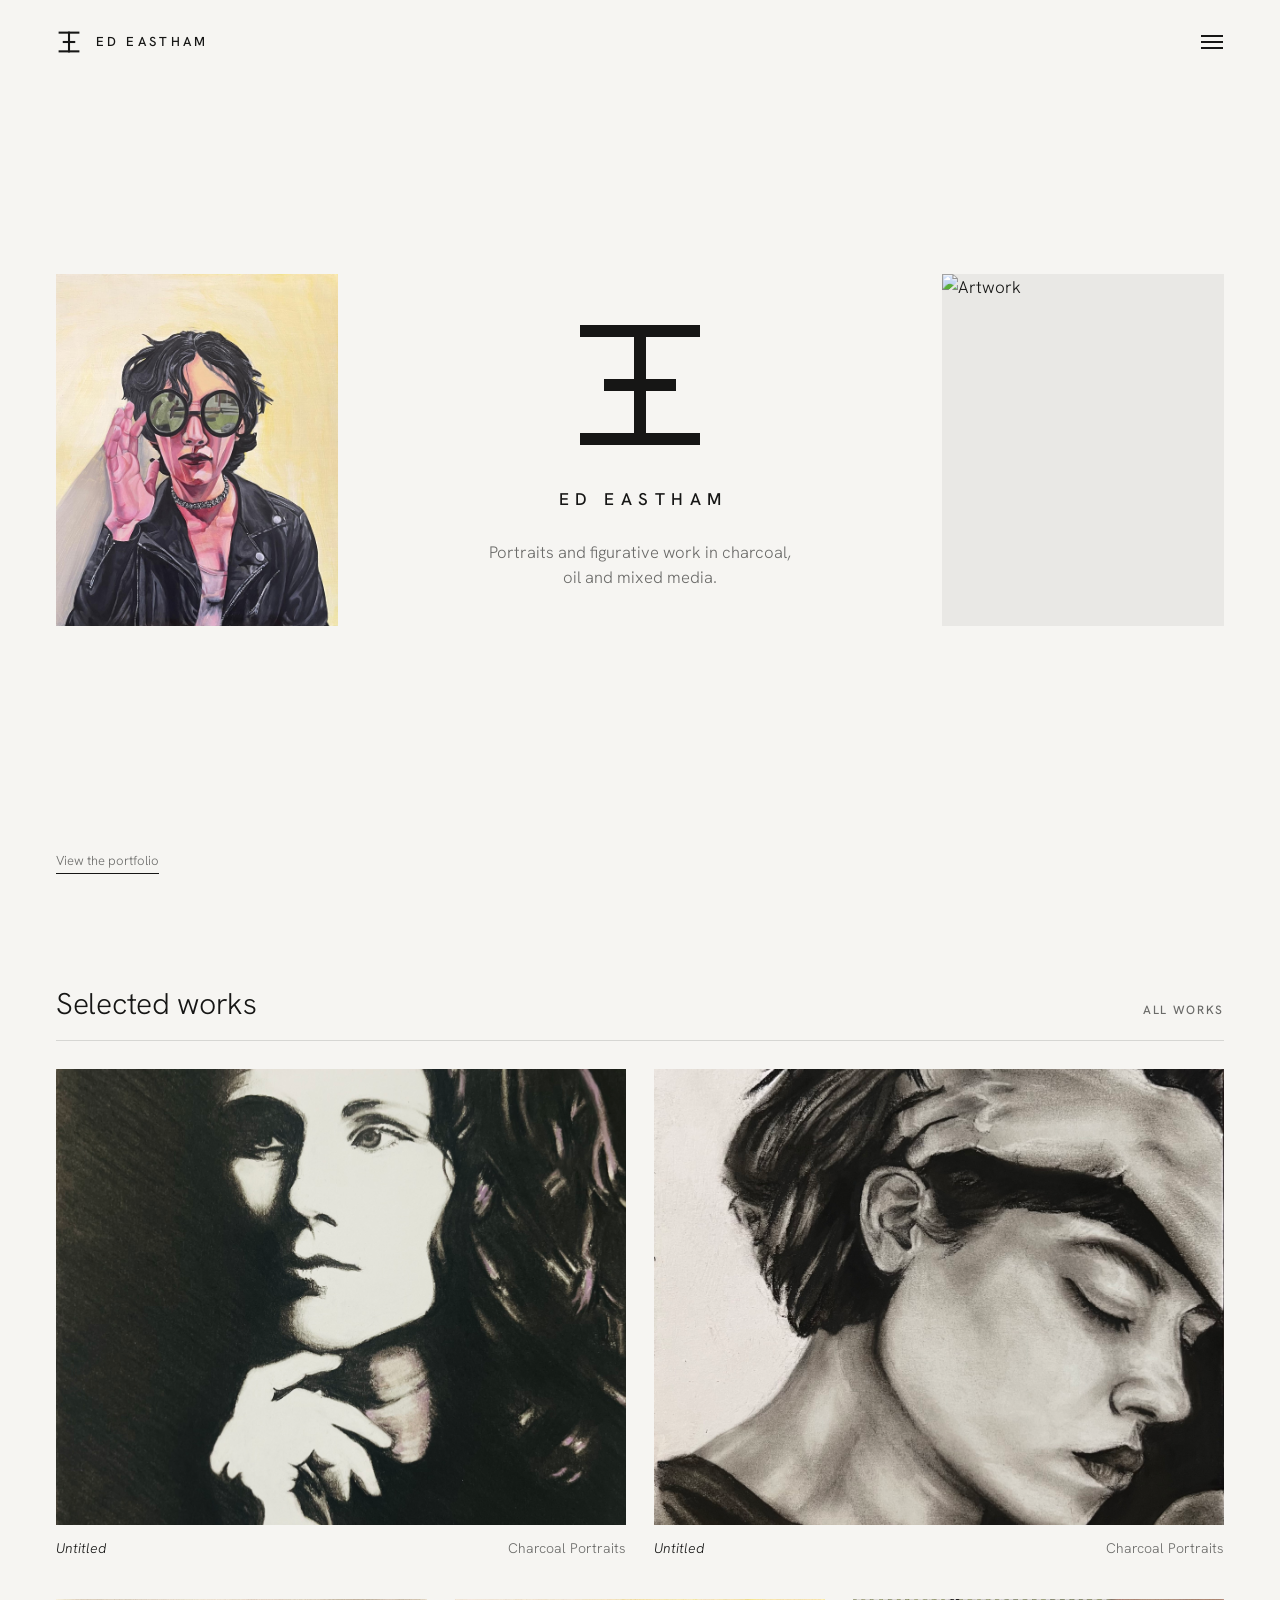
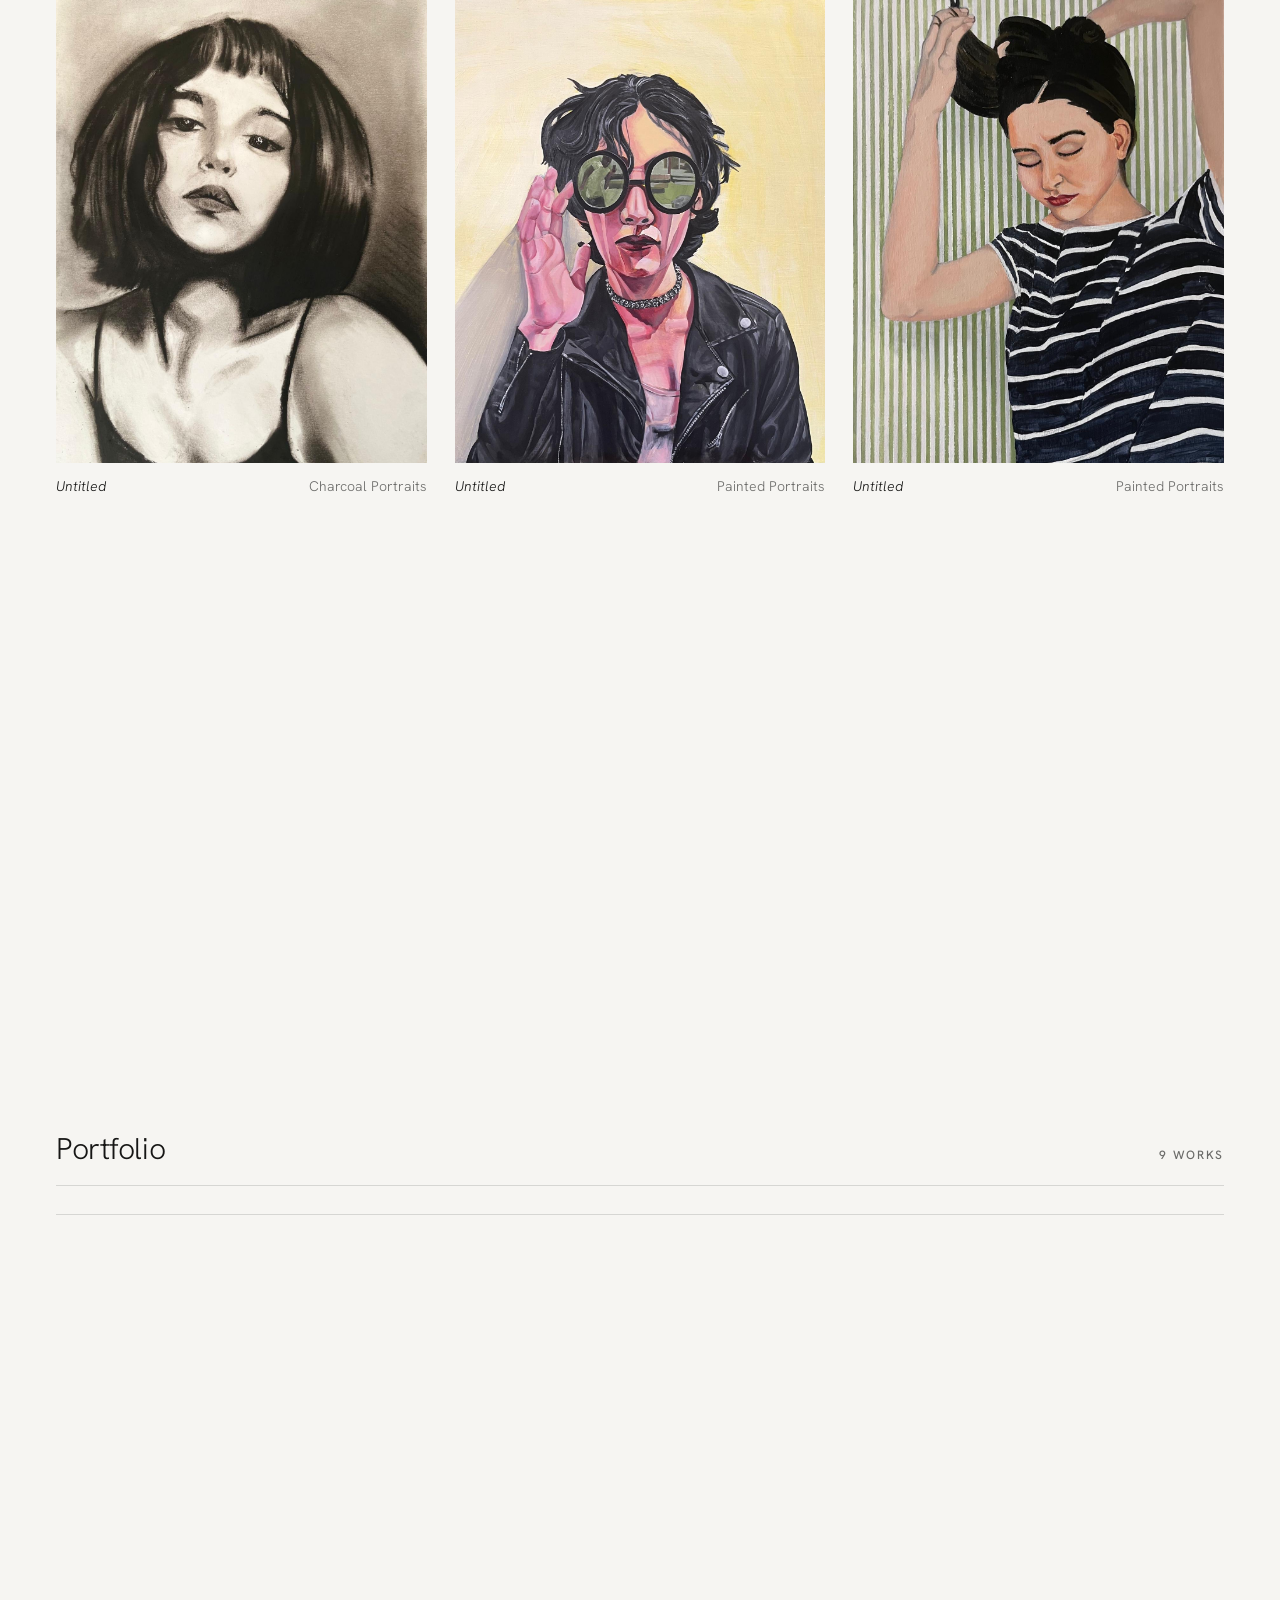
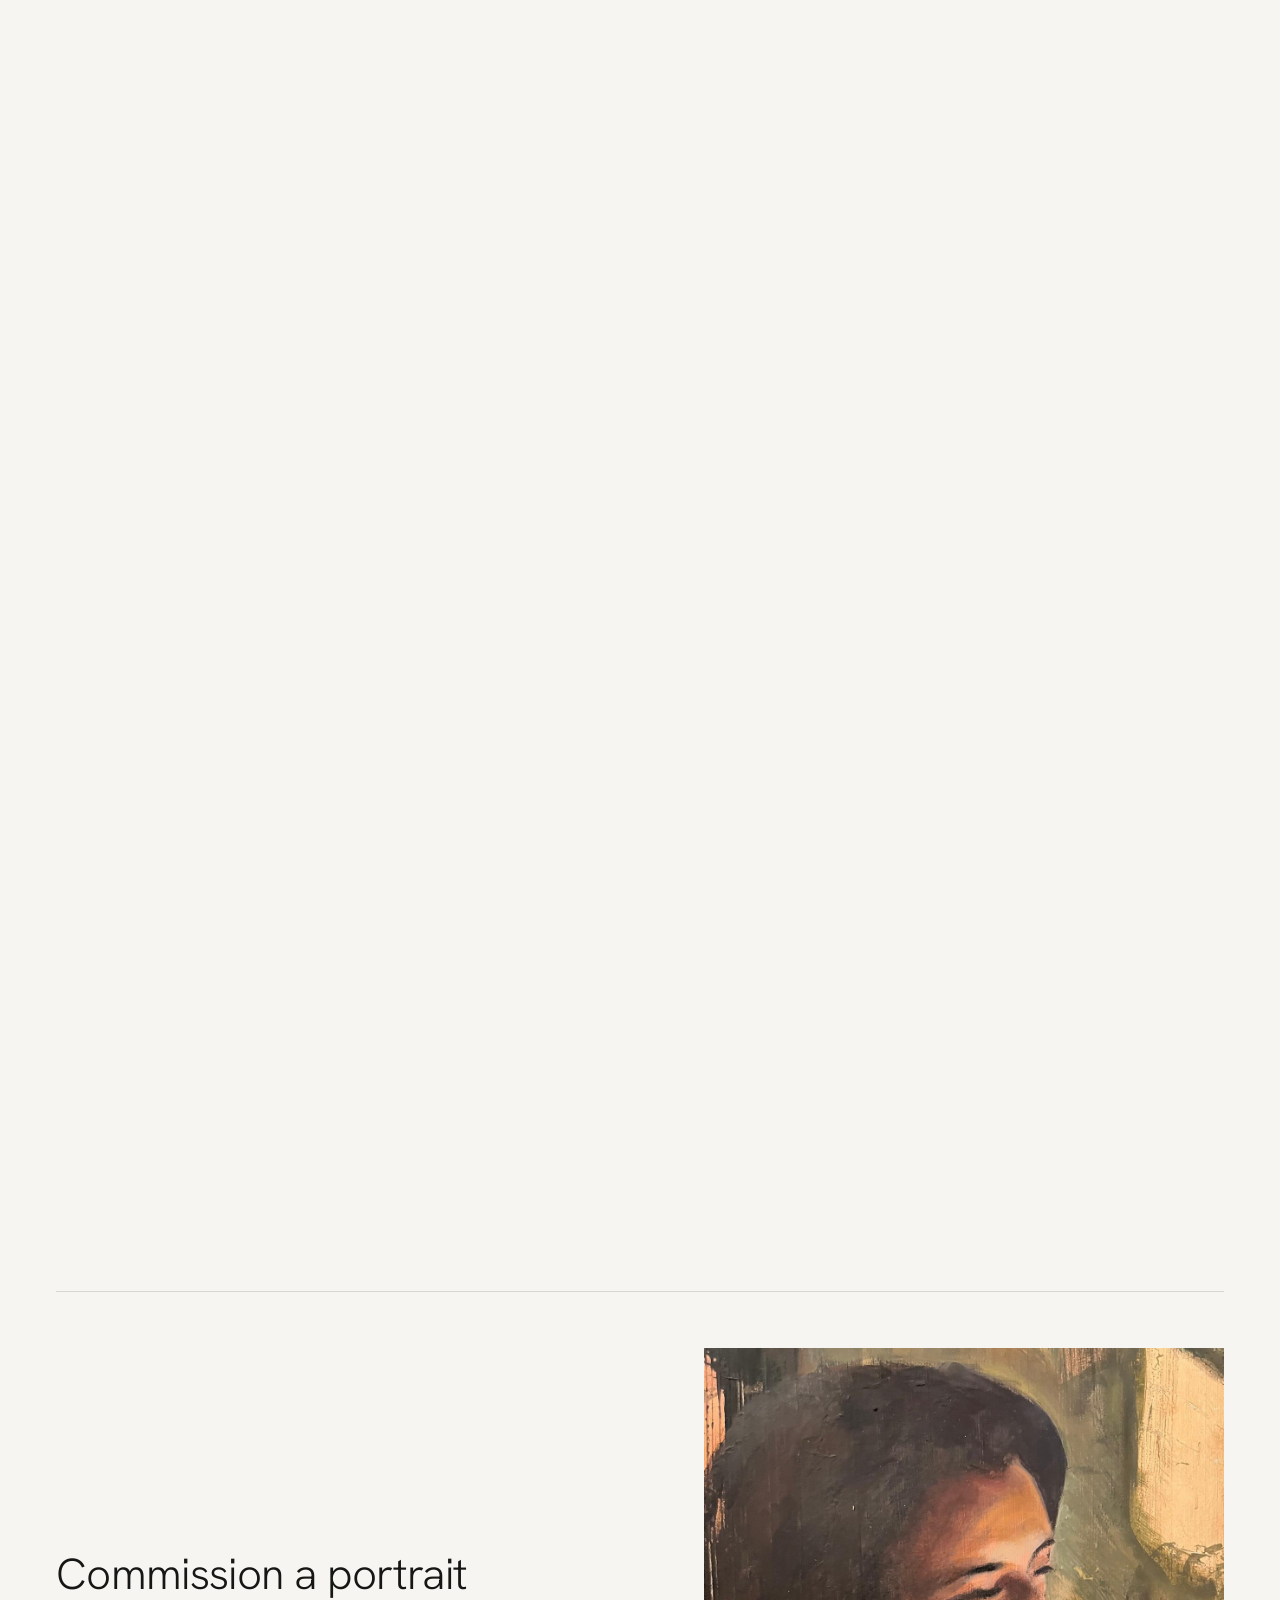
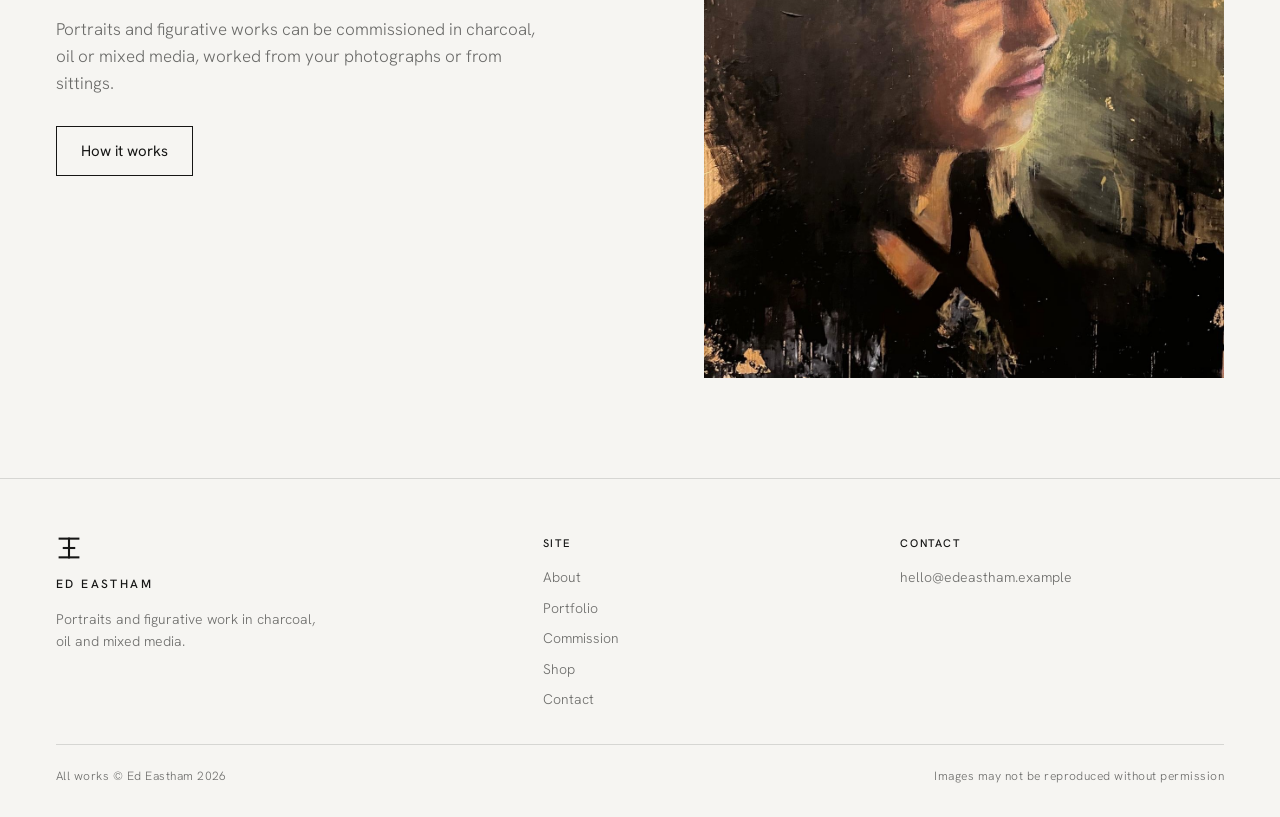
==== commit 46bc9fd8: "Publish the site with GitHub Pages; clearer Works list in the editor Co-Authored-By: Claude Fable 5." ====
--- a/index.html
+++ b/index.html
@@ -8,7 +8,7 @@
 <link rel="icon" href="data:image/svg+xml,%3Csvg xmlns=%27http://www.w3.org/2000/svg%27 viewBox=%270 0 100 100%27%3E%3Crect width=%27100%27 height=%27100%27 fill=%27%23f6f5f2%27/%3E%3Cg fill=%27%23161615%27%3E%3Crect x=%2746%27 y=%2710%27 width=%278%27 height=%2780%27/%3E%3Crect x=%2710%27 y=%2710%27 width=%2780%27 height=%278%27/%3E%3Crect x=%2710%27 y=%2782%27 width=%2780%27 height=%278%27/%3E%3Crect x=%2726%27 y=%2746%27 width=%2748%27 height=%278%27/%3E%3C/g%3E%3C/svg%3E">
 <meta property="og:title" content="Ed Eastham, artist">
 <meta property="og:description" content="Portraits and figurative work in charcoal, oil and mixed media.">
-<meta property="og:image" content="/assets/work/work-03.jpg">
+<meta property="og:image" content="https://edeastham.co.uk/assets/work/work-03.jpg">
 <meta name="theme-color" content="#f6f5f2">
 <link rel="preconnect" href="https://fonts.googleapis.com">
 <link rel="preconnect" href="https://fonts.gstatic.com" crossorigin>
@@ -254,28 +254,29 @@
 /* Netlify Identity links (invites, password resets) land on the site root; hand them to the editor page */
 if (/(invite|recovery|confirmation|email_change)_token=/.test(location.hash)){
   const w = document.createElement('script'); w.src = 'https://identity.netlify.com/v1/netlify-identity-widget.js';
-  w.onload = () => { const ni = window.netlifyIdentity; if (!ni) return; ni.on('login', () => { document.location.href = '/admin/'; }); ni.init(); };
+  w.onload = () => { const ni = window.netlifyIdentity; if (!ni) return; ni.on('login', () => { document.location.href = '/admin/'; }); };
   document.head.appendChild(w);
 }
 /* All words and works live in content/site.json. Edit that file to change the site. */
 const HASH = !!window.HASH_MODE || location.protocol === 'file:';
-const pathOf = () => HASH ? location.hash.replace(/^#\/?/, '') : location.pathname.replace(/^\/+|\/+$/g, '');
+const pathOf = () => HASH ? location.hash.replace(/^#\/?/, '') : location.pathname.replace(/^\/ed-eastham(?=\/|$)/, '').replace(/^\/+|\/+$/g, '');
 let S = null, timers = [], lbList = [], lbIdx = 0, lastFocus = null;
 const main = document.getElementById('main');
 const esc = s => String(s == null ? '' : s).replace(/[&<>"]/g, c => ({ '&':'&amp;', '<':'&lt;', '>':'&gt;', '"':'&quot;' }[c]));
-const ROOT = HASH ? '' : '/';
+const SUB = (location.pathname.match(/^\/ed-eastham(?=\/|$)/) || [''])[0];   /* '' on the real domain, '/ed-eastham' on github.io */
+const ROOT = HASH ? '' : SUB + '/';
 const work = f => ROOT + 'assets/work/' + f;
 const allWorks = () => S.categories.flatMap(c => c.works.map(w => Object.assign({ cat: c }, w)));
 const findWork = f => allWorks().find(w => w.file === f);
 const capOf = w => [w.medium, w.size, w.year].filter(Boolean).join(', ');
 
 function go(){ main.classList.add('out'); setTimeout(() => { render(); main.classList.remove('out'); }, 180); }
-function navigate(path){ if (HASH){ location.hash = '#' + path; return; } if (location.pathname === path){ render(); return; } history.pushState(null, '', path); go(); }
+function navigate(path){ if (HASH){ location.hash = '#' + path; return; } const full = SUB + path; if (location.pathname === full){ render(); return; } history.pushState(null, '', full); go(); }
 fetch(ROOT + 'content/site.json').then(r => r.json()).then(data => {
   S = data; applySettings(); buildMenu();
   if (HASH) addEventListener('hashchange', go);
   else { if (/^#\//.test(location.hash)) history.replaceState(null, '', location.hash.slice(1)); addEventListener('popstate', go); }
-  document.addEventListener('click', e => { if (HASH) return; const a = e.target.closest('a[href]'); if (!a || e.metaKey || e.ctrlKey || a.target === '_blank') return; const h = a.getAttribute('href'); if (/^#\//.test(h)){ e.preventDefault(); navigate(h.slice(1)); } else if (/^\/(?!\/)/.test(h)){ e.preventDefault(); navigate(h); } });
+  document.addEventListener('click', e => { if (HASH) return; const a = e.target.closest('a[href]'); if (!a || e.metaKey || e.ctrlKey || a.target === '_blank') return; const h = a.getAttribute('href'); if (/^#\//.test(h)){ e.preventDefault(); navigate(h.slice(1)); } else if (/^\/(?!\/)/.test(h)){ e.preventDefault(); navigate(h.replace(/^\/ed-eastham(?=\/|$)/, '')); } });
   render();
 });
 addEventListener('scroll', () => document.body.classList.toggle('scrolled', scrollY > 40), { passive:true });
@@ -323,14 +324,14 @@
   document.querySelectorAll('#menu a').forEach(a => { const t = a.getAttribute('href').replace(/^#?\//, ''); if (t === h) a.setAttribute('aria-current', 'page'); else a.removeAttribute('aria-current'); });
   if (head === 'portfolio' && sub && S.categories.some(c => c.slug === sub)) document.getElementById('pfItem').classList.add('open');
   const known = !head || head === 'portfolio' || !!S.pages[head];
-  if (!known && !HASH) history.replaceState(null, '', '/');
+  if (!known && !HASH) history.replaceState(null, '', SUB + '/');
   if (!head || !known) home(); else if (head === 'portfolio') sub ? category(sub) : portfolio(); else page(head);
   scrollTo(0, 0);
   const cat = sub && S.categories.find(c => c.slug === sub);
   document.title = (head && known ? ((cat ? cat.title : S.pages[head] ? S.pages[head].title : 'Portfolio') + ', ') : '') + S.name;
   main.querySelectorAll('.works .im img[data-full]').forEach(im => { const full = new Image(); full.src = im.dataset.full; full.onload = () => { im.src = full.src; im.classList.remove('lq'); im.classList.add('ld'); }; full.onerror = () => { im.classList.remove('lq'); im.classList.add('ld'); }; });
   reveal(); document.body.classList.toggle('scrolled', scrollY > 40);
-  if (!HASH) document.querySelectorAll('a[href^="#/"]').forEach(a => a.setAttribute('href', a.getAttribute('href').slice(1)));
+  if (!HASH) document.querySelectorAll('a[href^="#/"]').forEach(a => a.setAttribute('href', SUB + a.getAttribute('href').slice(1)));
 }
 const foot = () => '<footer><div class="l"><svg class="mark" aria-hidden="true"><use href="#ee"/></svg><b>' + esc(S.name) + '</b><span>' + esc(S.tagline || '') + '</span></div>' +
   '<div class="col"><b>Site</b><a href="#/about">' + esc(lbl('about')) + '</a><a href="#/portfolio">' + esc(lbl('portfolio')) + '</a><a href="#/commission">' + esc(lbl('commission')) + '</a><a href="#/shop">' + esc(lbl('shop')) + '</a><a href="#/contact">' + esc(lbl('contact')) + '</a></div>' +
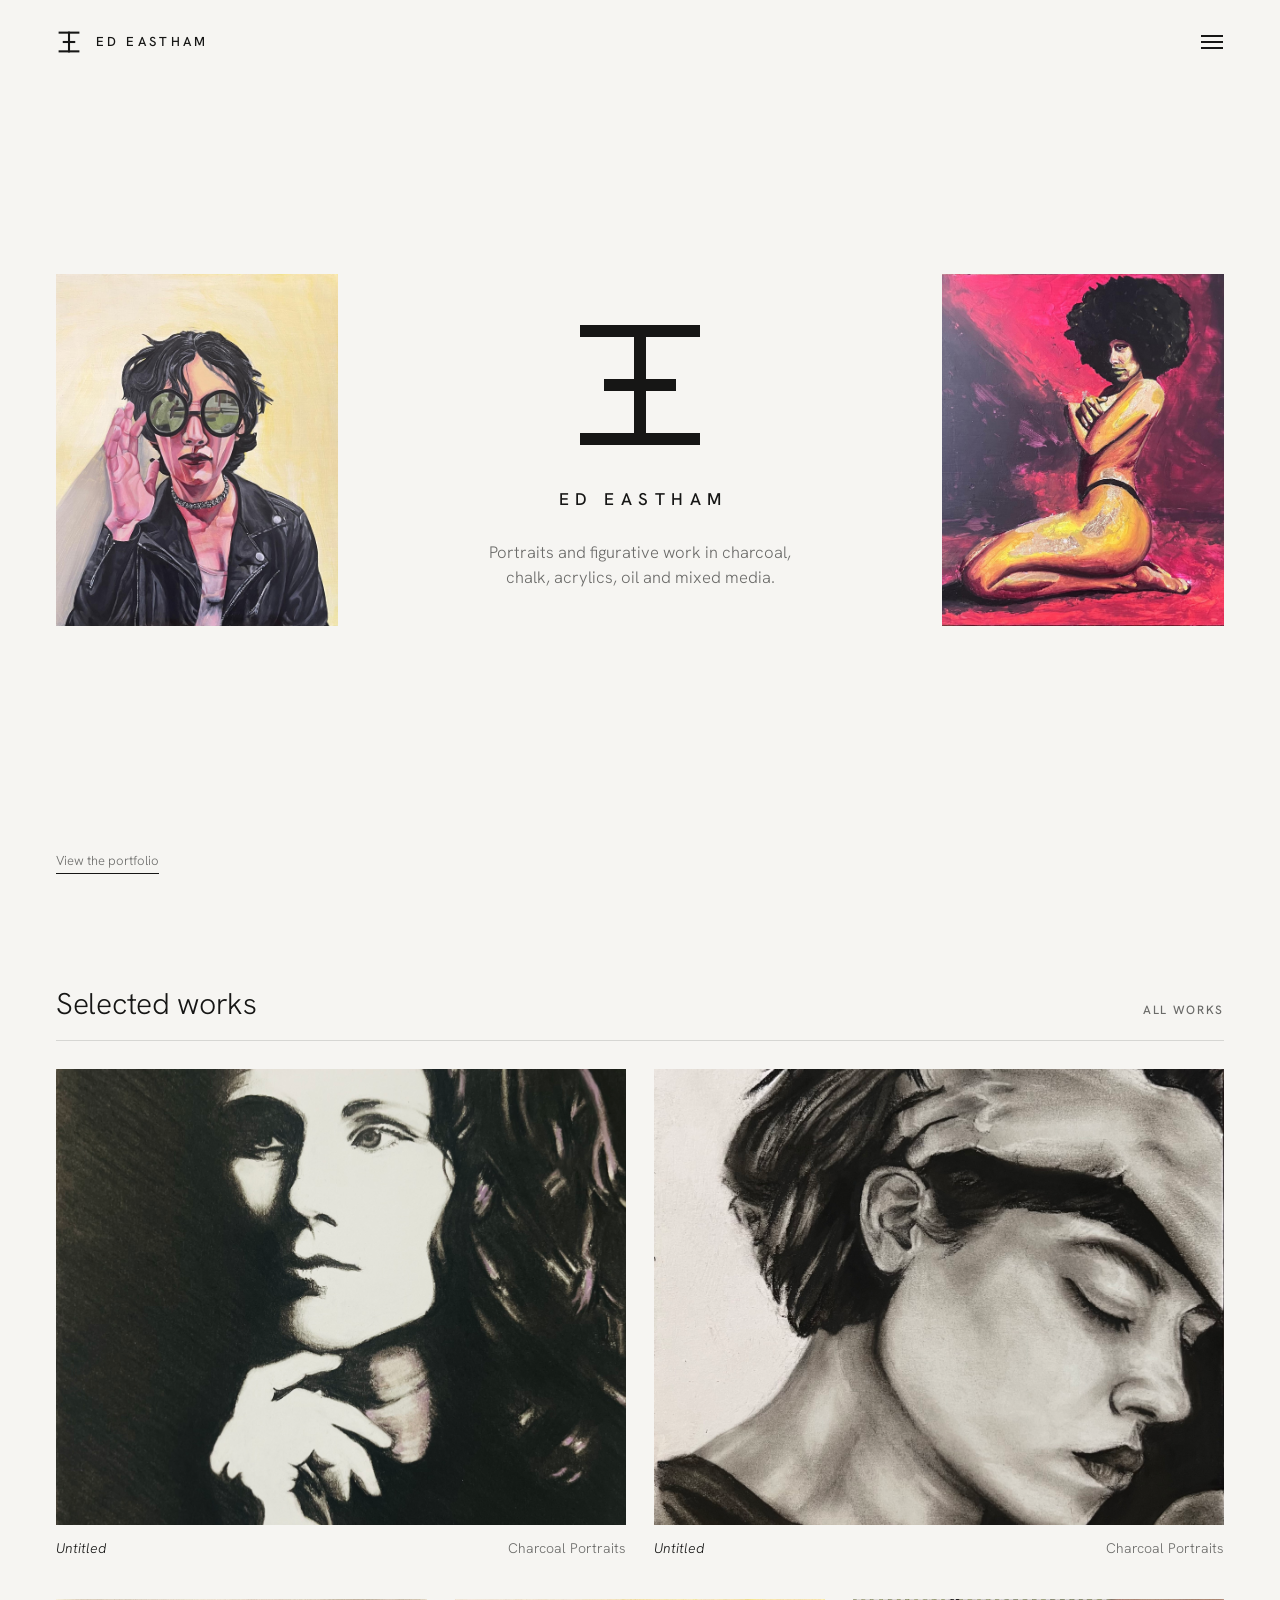
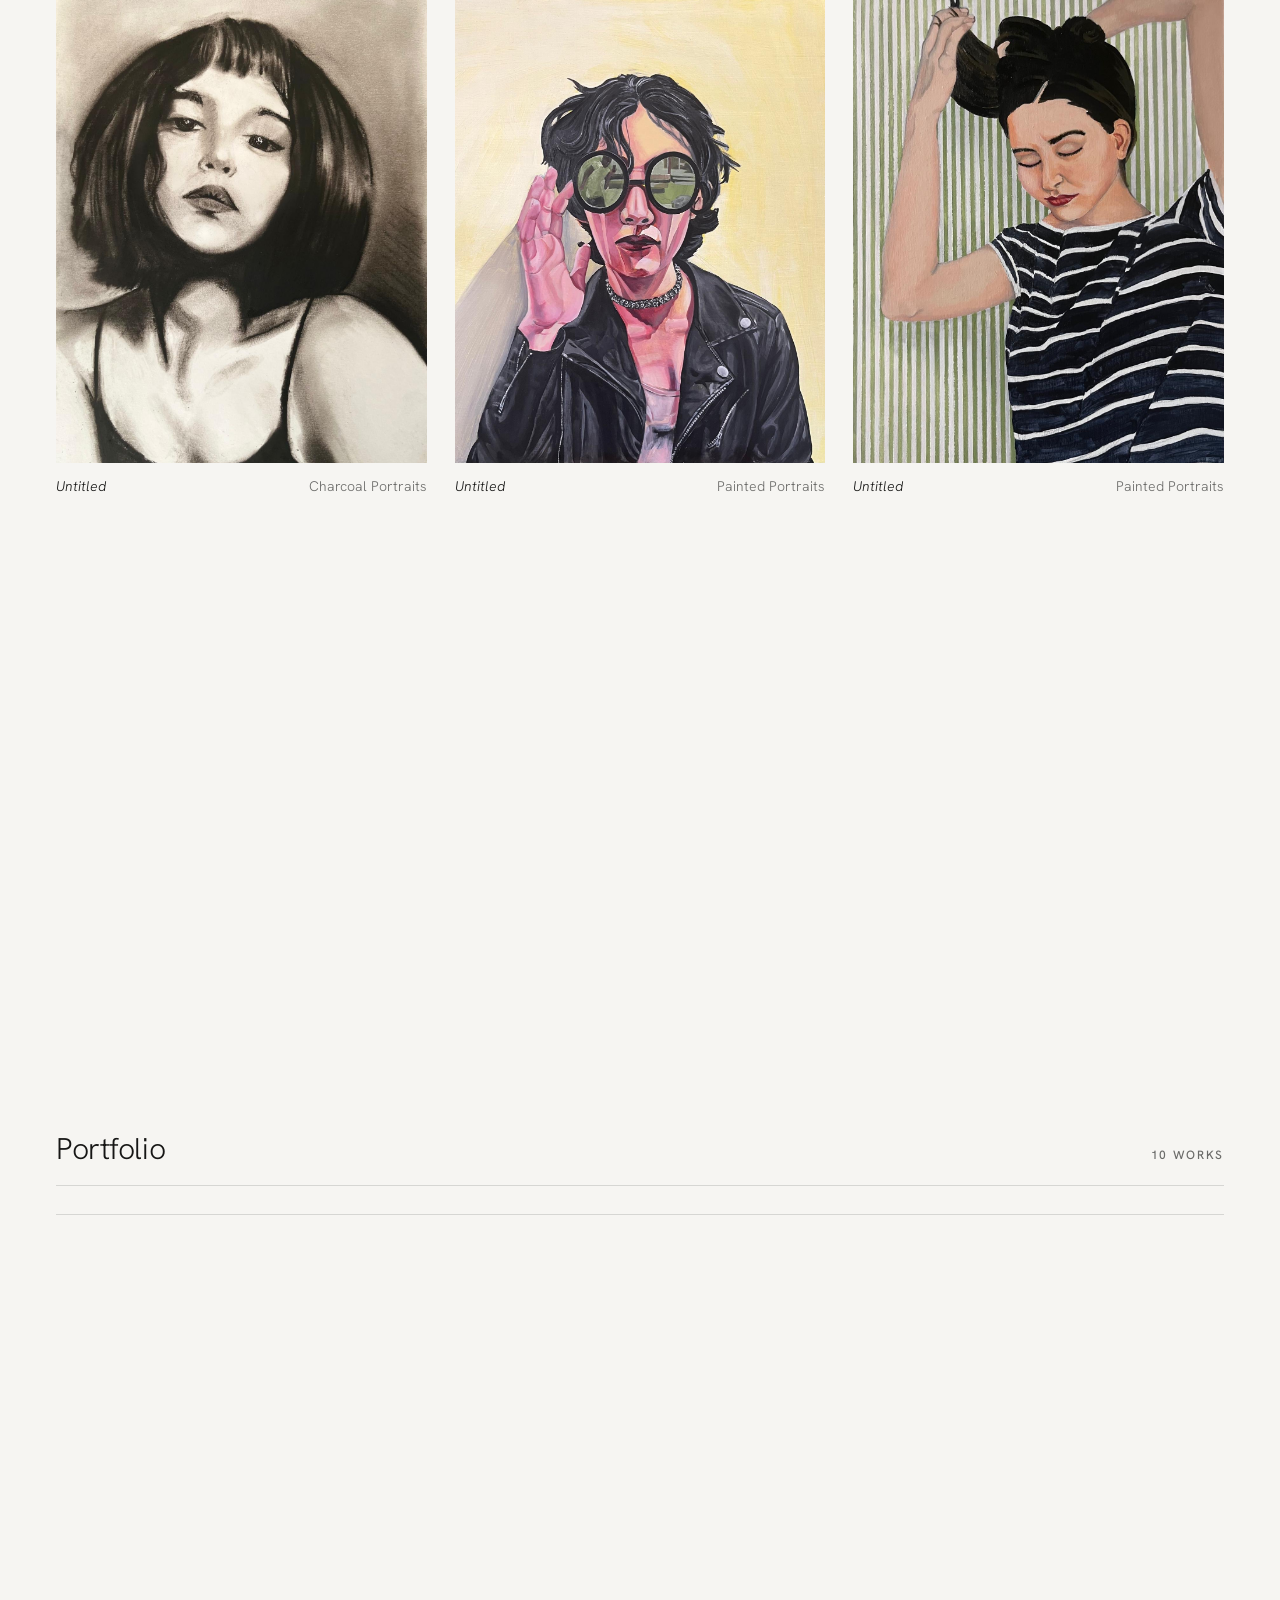
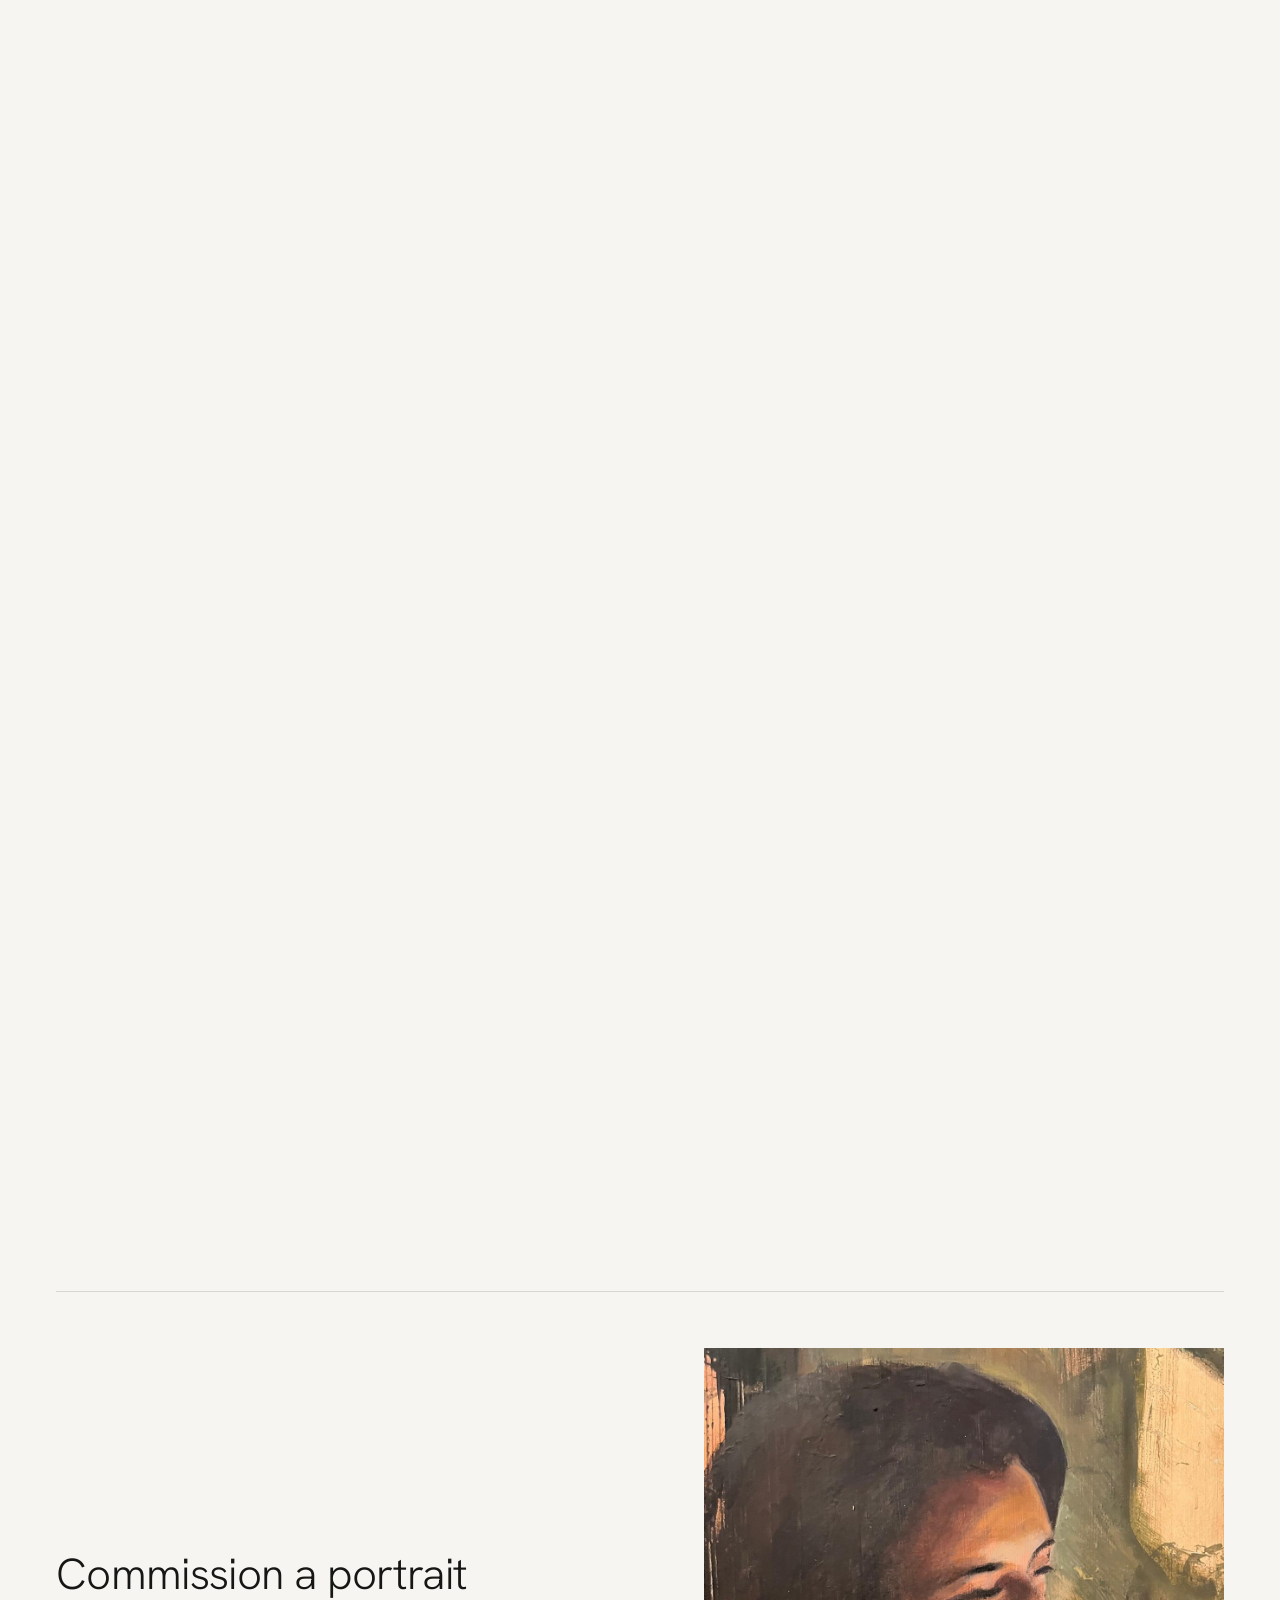
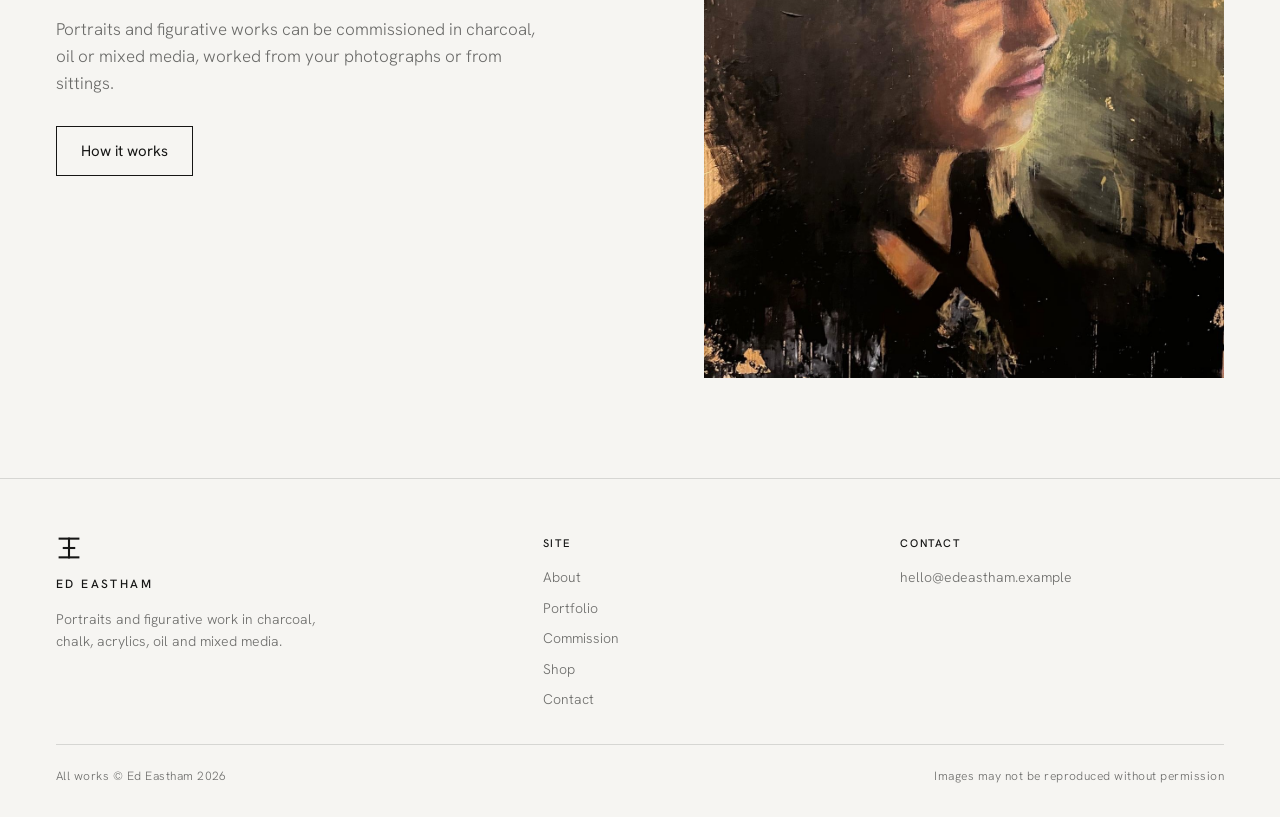
==== commit 18c74181: "Publish: fallback when no home favourites, format-preserving resize, fresh thumbnails, skip HEIC, so" ====
--- a/index.html
+++ b/index.html
@@ -266,6 +266,7 @@
 const SUB = (location.pathname.match(/^\/ed-eastham(?=\/|$)/) || [''])[0];   /* '' on the real domain, '/ed-eastham' on github.io */
 const ROOT = HASH ? '' : SUB + '/';
 const work = f => ROOT + 'assets/work/' + f;
+const hasThumb = f => !S.thumbs || S.thumbs.includes(f);
 const allWorks = () => S.categories.flatMap(c => c.works.map(w => Object.assign({ cat: c }, w)));
 const findWork = f => allWorks().find(w => w.file === f);
 const capOf = w => [w.medium, w.size, w.year].filter(Boolean).join(', ');
@@ -339,8 +340,9 @@
   '<div class="bottom"><span>All works © ' + esc(S.name) + ' ' + new Date().getFullYear() + '</span><span>' + esc((S.settings || {}).footerLine || '') + '</span></div></footer>';
 
 function home(){
-  const feat = S.home.featured.map(f => findWork(f) || { file: f, title: '', cat: { slug: '' } });
   const pool = allWorks();
+  const feat = S.home.featured.map(f => findWork(f)).filter(Boolean);
+  if (!feat.length) feat.push(...pool.slice(0, 5));   /* nothing chosen for the home page: show the first works instead of breaking */
   const hs = (S.settings || {}).home || {}; const sel = pool.slice(0, hs.selectedCount || 6); const lg = (S.settings || {}).logo || {};
   main.innerHTML = '<section id="stage">' +
     [1,2].map(i => '<div class="slot s' + i + '" data-slot="' + (i - 1) + '"></div>').join('') +
@@ -368,7 +370,7 @@
     S.categories.map(c => '<li><a href="#/portfolio/' + c.slug + '"><div class="im">' + (c.works[0] ? '<img src="' + work(c.works[0].file) + '" alt="" loading="lazy">' : '') + '</div><span class="t">' + esc(c.title) + '</span><span class="n">' + (c.works.length ? c.works.length + (c.works.length === 1 ? ' work' : ' works') : 'Coming soon') + '<i></i></span></a></li>').join('') + '</ul></section>' + foot();
 }
 function figures(list, withPrice){
-  return list.map((w, i) => '<figure data-i="' + i + '" tabindex="0" role="button" aria-label="View ' + esc(w.title) + ' full size"><div class="im"><img class="lq" src="' + ROOT + 'assets/work/thumbs/' + w.file + '" data-full="' + work(w.file) + '" alt="' + esc(w.title) + (w.medium ? ', ' + esc(w.medium) : '') + '" loading="lazy"></div><figcaption><div><em>' + esc(w.title) + '</em>' + (w.year ? ', ' + esc(w.year) : '') + '<br><span>' + esc([w.medium, w.size].filter(Boolean).join(', ')) + '</span></div>' + (withPrice && w.price ? '<span class="price">' + esc(w.price) + '</span>' : '<a class="enq" href="mailto:' + esc(S.email) + '?subject=' + encodeURIComponent('Enquiry: ' + w.title) + '" onclick="event.stopPropagation()">Enquire</a>') + '</figcaption></figure>').join('');
+  return list.map((w, i) => '<figure data-i="' + i + '" tabindex="0" role="button" aria-label="View ' + esc(w.title) + ' full size"><div class="im">' + (hasThumb(w.file) ? '<img class="lq" src="' + ROOT + 'assets/work/thumbs/' + w.file + '" data-full="' + work(w.file) + '"' : '<img class="ld" src="' + work(w.file) + '"') + ' alt="' + esc(w.title) + (w.medium ? ', ' + esc(w.medium) : '') + '" loading="lazy"></div><figcaption><div><em>' + esc(w.title) + '</em>' + (w.year ? ', ' + esc(w.year) : '') + '<br><span>' + esc([w.medium, w.size].filter(Boolean).join(', ')) + '</span></div>' + (withPrice && w.price ? '<span class="price">' + esc(w.price) + '</span>' : '<a class="enq" href="mailto:' + esc(S.email) + '?subject=' + encodeURIComponent('Enquiry: ' + w.title) + '" onclick="event.stopPropagation()">Enquire</a>') + '</figcaption></figure>').join('');
 }
 function category(slug){
   const c = S.categories.find(x => x.slug === slug); if (!c) return portfolio();
@@ -387,7 +389,7 @@
   } else if (key === 'commission'){
     body = text + '<ol class="steps">' + (p.steps || []).map(s => '<li><b>' + esc(s.t) + '</b><p>' + esc(s.d) + '</p></li>').join('') + '</ol><a class="cta" href="mailto:' + esc(S.email) + '?subject=Commission%20enquiry">' + esc(p.cta || 'Enquire') + '</a>';
   } else if (key === 'shop'){
-    const forSale = allWorks().filter(w => w.price); lbList = forSale;
+    const forSale = allWorks().filter(w => w.price && !w.sold); lbList = forSale;
     const avail = forSale.length ? forSale : allWorks(); lbList = avail;
     body = text + '<div class="sec"><span class="label">' + (forSale.length ? 'For sale' : 'Available works, price on enquiry') + '</span></div><div class="works" style="margin-top:40px">' + figures(avail, true) + '</div>';
   } else if (key === 'contact'){
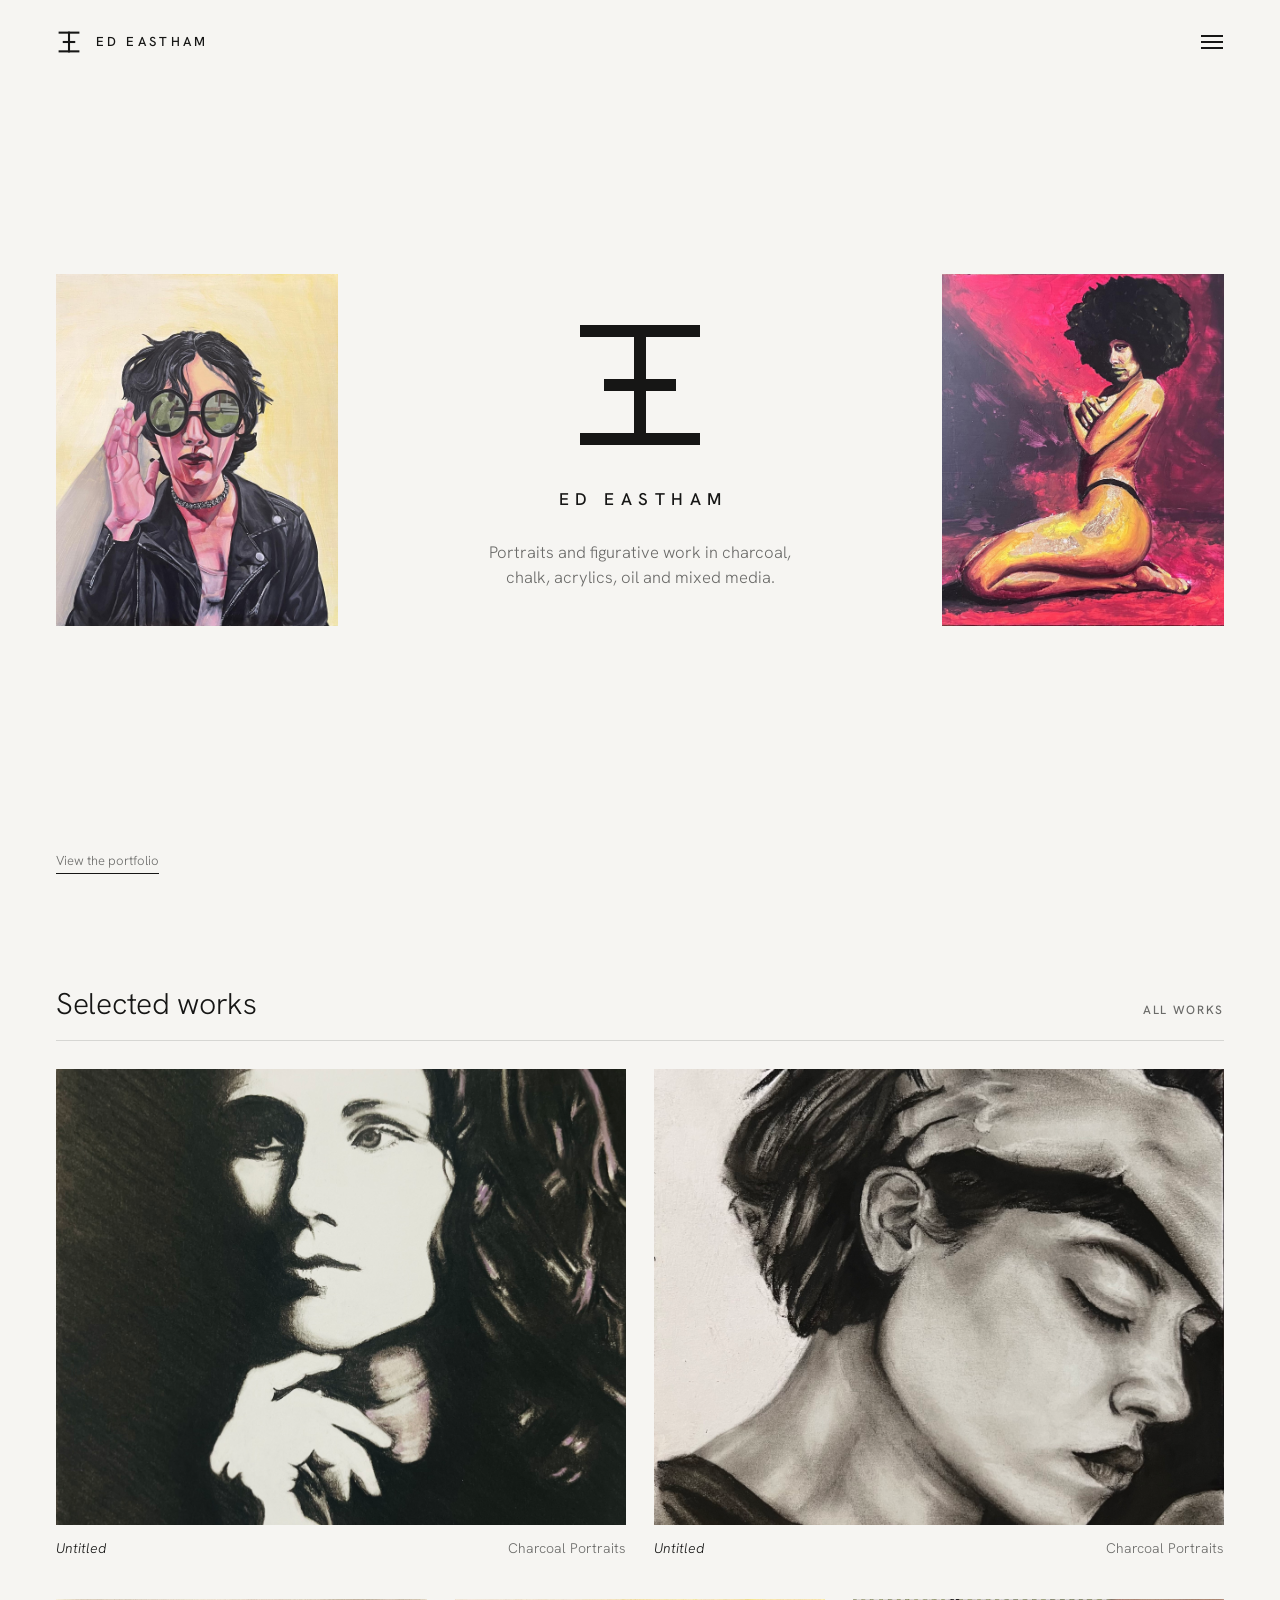
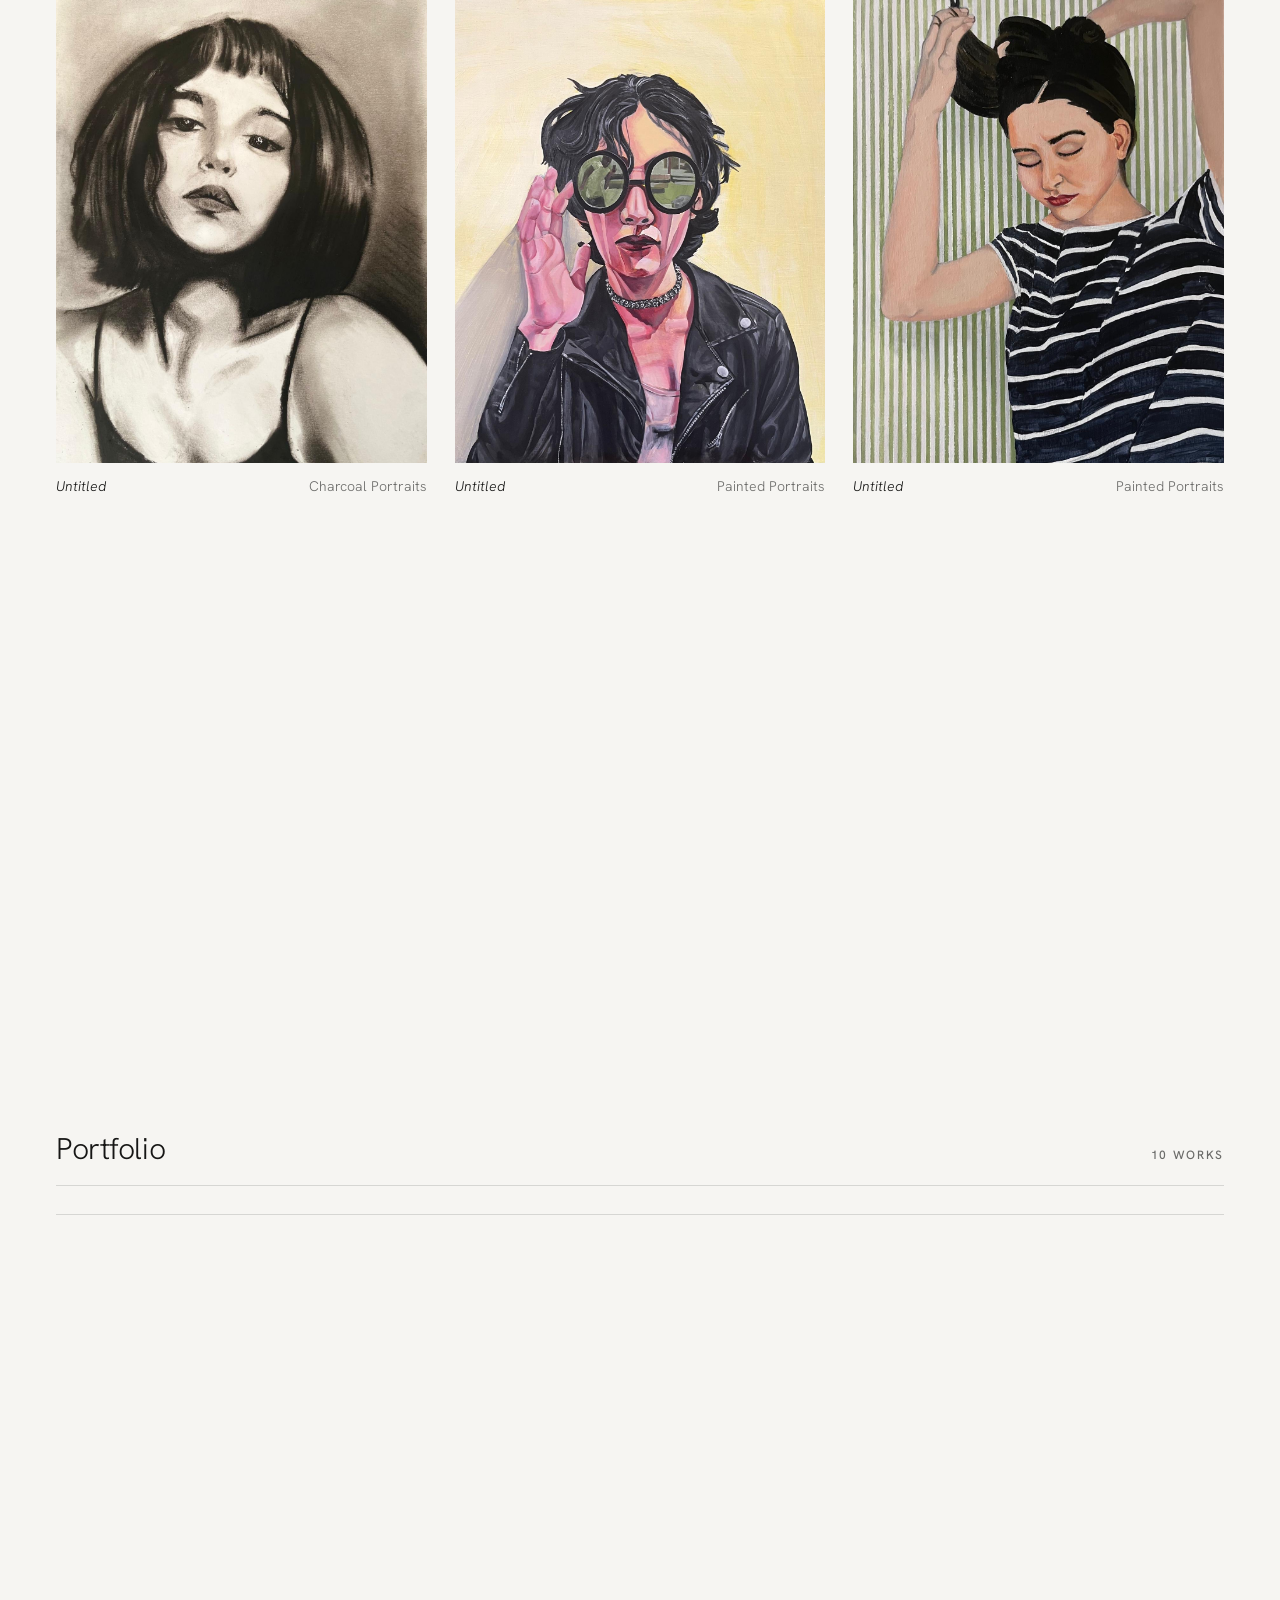
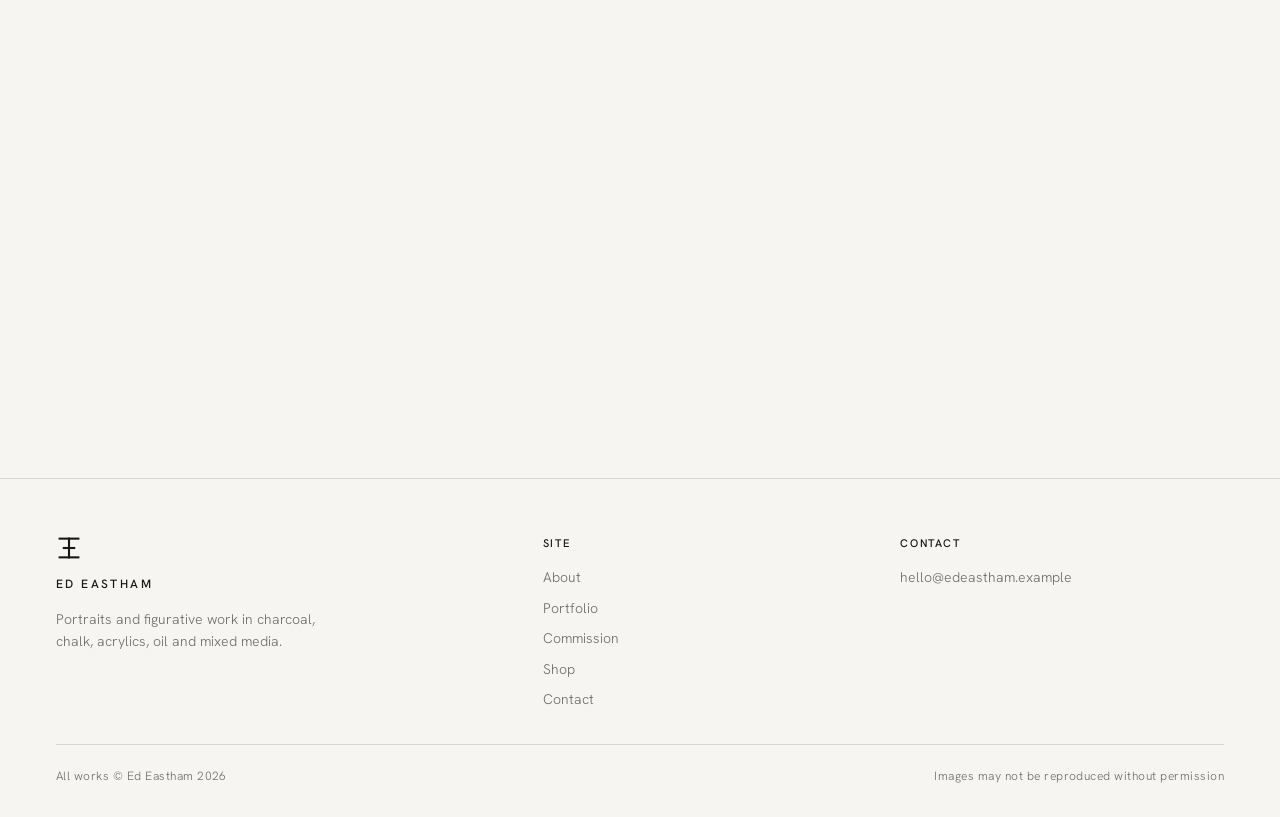
==== commit c85e9de8: "Studio: edit the site by clicking on it Click-to-edit editor at /edit with inline text, picture swap" ====
--- a/index.html
+++ b/index.html
@@ -226,7 +226,7 @@
 
 <a class="skip" href="#main">Skip to content</a>
 <header>
-  <a id="brand" href="#/" aria-label="Ed Eastham, home"><svg class="mark"><use href="#ee"/></svg><span id="brandName"></span></a>
+  <a id="brand" href="#/" aria-label="Ed Eastham, home"><svg class="mark"><use href="#ee"/></svg><span id="brandName" data-edit="settings/site:wordmark"></span></a>
   <button id="burger" aria-label="Menu" aria-expanded="false" aria-controls="menu"><i></i><i></i><i></i></button>
 </header>
 
@@ -252,7 +252,7 @@
 
 <script>
 /* Netlify Identity links (invites, password resets) land on the site root; hand them to the editor page */
-if (/(invite|recovery|confirmation|email_change)_token=/.test(location.hash)){
+if (!new URLSearchParams(location.search).has('edit') && /(invite|recovery|confirmation|email_change)_token=/.test(location.hash)){
   const w = document.createElement('script'); w.src = 'https://identity.netlify.com/v1/netlify-identity-widget.js';
   w.onload = () => { const ni = window.netlifyIdentity; if (!ni) return; ni.on('login', () => { document.location.href = '/admin/'; }); };
   document.head.appendChild(w);
@@ -265,14 +265,14 @@
 const esc = s => String(s == null ? '' : s).replace(/[&<>"]/g, c => ({ '&':'&amp;', '<':'&lt;', '>':'&gt;', '"':'&quot;' }[c]));
 const SUB = (location.pathname.match(/^\/ed-eastham(?=\/|$)/) || [''])[0];   /* '' on the real domain, '/ed-eastham' on github.io */
 const ROOT = HASH ? '' : SUB + '/';
-const work = f => ROOT + 'assets/work/' + f;
+const work = f => new URLSearchParams(location.search).get('edit') === '1' && window.__studioPictures?.[f] || ROOT + 'assets/work/' + f;
 const hasThumb = f => !S.thumbs || S.thumbs.includes(f);
 const allWorks = () => S.categories.flatMap(c => c.works.map(w => Object.assign({ cat: c }, w)));
 const findWork = f => allWorks().find(w => w.file === f);
 const capOf = w => [w.medium, w.size, w.year].filter(Boolean).join(', ');
 
 function go(){ main.classList.add('out'); setTimeout(() => { render(); main.classList.remove('out'); }, 180); }
-function navigate(path){ if (HASH){ location.hash = '#' + path; return; } const full = SUB + path; if (location.pathname === full){ render(); return; } history.pushState(null, '', full); go(); }
+function navigate(path){ if (HASH){ location.hash = '#' + path; return; } const full = SUB + path; if (location.pathname === full){ render(); return; } history.pushState(null, '', full + (new URLSearchParams(location.search).get('edit') === '1' ? '?edit=1' : '')); go(); }
 fetch(ROOT + 'content/site.json').then(r => r.json()).then(data => {
   S = data; applySettings(); buildMenu();
   if (HASH) addEventListener('hashchange', go);
@@ -331,6 +331,7 @@
   const cat = sub && S.categories.find(c => c.slug === sub);
   document.title = (head && known ? ((cat ? cat.title : S.pages[head] ? S.pages[head].title : 'Portfolio') + ', ') : '') + S.name;
   main.querySelectorAll('.works .im img[data-full]').forEach(im => { const full = new Image(); full.src = im.dataset.full; full.onload = () => { im.src = full.src; im.classList.remove('lq'); im.classList.add('ld'); }; full.onerror = () => { im.classList.remove('lq'); im.classList.add('ld'); }; });
+  editHooks();
   reveal(); document.body.classList.toggle('scrolled', scrollY > 40);
   if (!HASH) document.querySelectorAll('a[href^="#/"]').forEach(a => a.setAttribute('href', SUB + a.getAttribute('href').slice(1)));
 }
@@ -346,7 +347,7 @@
   const hs = (S.settings || {}).home || {}; const sel = pool.slice(0, hs.selectedCount || 6); const lg = (S.settings || {}).logo || {};
   main.innerHTML = '<section id="stage">' +
     [1,2].map(i => '<div class="slot s' + i + '" data-slot="' + (i - 1) + '"></div>').join('') +
-    '<div class="logo">' + (lg.style === 'image' && lg.image ? '<img src="' + work(lg.image.replace(/^.*assets\/work\//, '')) + '" alt="' + esc(S.name) + '">' : '<svg class="mark" aria-hidden="true"><use href="#ee"/></svg><div class="word">' + esc(S.wordmark) + '</div>') + '<p class="tag">' + esc(S.tagline || '') + '</p></div>' +
+    '<div class="logo">' + (lg.style === 'image' && lg.image ? '<img src="' + work(lg.image.replace(/^.*assets\/work\//, '')) + '" alt="' + esc(S.name) + '">' : '<svg class="mark" aria-hidden="true"><use href="#ee"/></svg><div class="word" data-edit="settings/site:wordmark">' + esc(S.wordmark) + '</div>') + '<p class="tag" data-edit="settings/site:tagline">' + esc(S.tagline || '') + '</p></div>' +
     '<a class="hint ul" href="#/portfolio">View the portfolio</a></section>' +
     (hs.showSelectedWorks === false ? '' : '<section id="selected"><div class="row"><h2>Selected works</h2><a class="label" href="#/portfolio">All works</a></div><div class="sel">' +
     sel.map(w => '<a href="#/portfolio/' + w.cat.slug + '"><div class="im"><img src="' + work(w.file) + '" alt="' + esc(w.title) + '" loading="lazy"></div><div class="c"><em>' + esc(w.title) + '</em><span>' + esc(w.cat.title) + '</span></div></a>').join('') + '</div></section>') +
@@ -382,7 +383,7 @@
 }
 function page(key){
   const p = S.pages[key]; let body = '';
-  const text = '<div class="text">' + p.body.map(t => '<p>' + esc(t) + '</p>').join('') + '</div>';
+  const text = '<div class="text">' + p.body.map((t, n) => '<p data-edit="pages/' + key + ':body.' + n + '">' + esc(t) + '</p>').join('') + '</div>';
   if (key === 'about'){
     const cv = (p.cv && p.cv.length) ? '<div class="sec"><span class="label">Selected exhibitions and education</span><ul class="cv">' + p.cv.map(r => '<li><span>' + esc(r.year) + '</span><span>' + esc(r.text) + '</span></li>').join('') + '</ul></div>' : '';
     body = '<div class="two">' + text + '<div class="portrait">' + (p.image ? '<img src="' + work(p.image) + '" alt="">' : '') + '</div></div>' + cv;
@@ -396,18 +397,51 @@
     body = text + '<a class="contact-big" href="mailto:' + esc(S.email) + '">' + esc(S.email) + '</a>' + (S.instagram ? '<p style="margin:-24px 0 40px"><a class="ul" href="' + esc(S.instagram) + '" target="_blank" rel="noopener">Instagram</a></p>' : '') +
       '<form id="cf"><label>Name<input name="name" required autocomplete="name"></label><label>Email<input name="email" type="email" required autocomplete="email"></label><label>Message<textarea name="msg" required></textarea></label><div><button class="cta" type="submit">Send</button></div></form><p class="note">Send opens your email app with the message ready to go.</p>';
   }
-  main.innerHTML = '<section class="page"><h1>' + esc(p.title) + '</h1>' + body + '</section>' + foot();
+  main.innerHTML = '<section class="page"><h1 data-edit="pages/' + key + ':title">' + esc(p.title) + '</h1>' + body + '</section>' + foot();
   if (key === 'shop') main.querySelectorAll('figure').forEach(f => f.addEventListener('click', () => openLb(+f.dataset.i)));
   const form = document.getElementById('cf');
   if (form) form.addEventListener('submit', e => { e.preventDefault(); const d = new FormData(form); location.href = mailtoFor(d.get('name'), d.get('email'), d.get('msg')); });
 }
+
+/* Studio hooks do not style or alter the public page. IDs are supplied with editor state. */
+function editHooks(){
+  const mark = (el, key) => { if (el && key) el.setAttribute('data-edit', key); };
+  const tagWork = (container, w) => {
+    if (!w?.id) return;
+    const key = 'works/' + w.id + ':';
+    mark(container.querySelector('img'), key + 'file');
+    mark(container.querySelector('em'), key + 'title');
+    mark(container.querySelector('.price'), key + 'price');
+    const em = container.querySelector('em');
+    const meta = container.querySelector('figcaption > div > span');
+    if (em && w.year && em.nextSibling?.nodeType === 3) {
+      const node = em.nextSibling, span = document.createElement('span');
+      span.textContent = w.year; span.style.color = 'inherit';
+      node.textContent = ', '; node.after(span); mark(span, key + 'year');
+    }
+    if (meta && w.medium) {
+      meta.textContent = ''; const span = document.createElement('span');
+      span.textContent = w.medium; mark(span, key + 'medium'); meta.append(span);
+      if (w.size) meta.append(', ' + w.size);
+    }
+  };
+  main.querySelectorAll('.works figure').forEach((f, i) => tagWork(f, lbList[i]));
+  main.querySelectorAll('.sel a').forEach((a, i) => tagWork(a, allWorks()[i]));
+  main.querySelectorAll('.slot img').forEach(im => { const w = allWorks().find(w => work(w.file) === im.getAttribute('src')); if (w?.id) mark(im, 'works/' + w.id + ':file'); });
+  const c = S.categories.find(c => pathOf() === 'portfolio/' + c.slug);
+  if (c){ mark(main.querySelector('h1'), 'categories/' + c.slug + ':title'); mark(main.querySelector('.intro'), 'categories/' + c.slug + ':intro'); const grid = main.querySelector('.works'); if(grid) grid.dataset.editlist = 'works:' + c.slug; }
+  main.querySelectorAll('.catlist a').forEach(a => { const c = S.categories.find(c => a.getAttribute('href').endsWith('/portfolio/' + c.slug)); if(c) mark(a.querySelector('.t'), 'categories/' + c.slug + ':title'); });
+  mark(main.querySelector('footer .l span'), 'settings/site:tagline');
+  document.dispatchEvent(new Event('studio:render'));
+}
+window.__site = { getS: () => S, setS(next) { S = next; applySettings(); buildMenu(); render(); }, render, navigate, pathOf };
 
 function mailtoFor(name, email, msg){ return 'mailto:' + S.email + '?subject=' + encodeURIComponent('Message from ' + name) + '&body=' + encodeURIComponent(msg + '\n\n' + name + '\n' + email); }
 window.mailtoFor = mailtoFor;
 /* lightbox */
 const lb = document.getElementById('lb'), lbImg = document.getElementById('lbImg'), lbCap = document.getElementById('lbCap'), lbStrip = document.getElementById('lbStrip');
 function openLb(i){ lastFocus = document.activeElement; lbIdx = i; lbStrip.innerHTML = lbList.map((w, k) => '<button data-k="' + k + '" aria-label="Work ' + (k + 1) + '"><img src="' + work(w.file) + '" alt=""></button>').join(''); lbStrip.querySelectorAll('button').forEach(b => b.addEventListener('click', () => { lbIdx = +b.dataset.k; showLb(); })); showLb(); lb.classList.add('open'); document.body.classList.add('lbopen'); document.getElementById('lbClose').focus(); }
-function showLb(){ lb.classList.remove('zoom'); const w = lbList[lbIdx]; lbImg.src = work(w.file); lbImg.alt = w.title; lbCap.innerHTML = '<em>' + esc(w.title) + '</em>' + (w.year ? ', ' + esc(w.year) : '') + '<span>' + esc(capOf(w)) + (w.price ? '  ·  ' + esc(w.price) : '') + '</span><span>' + (lbIdx + 1) + ' of ' + lbList.length + '  ·  <a class="ul" href="mailto:' + esc(S.email) + '?subject=' + encodeURIComponent('Enquiry: ' + w.title) + '">Enquire</a>  ·  <span class="zoomhint">Click to zoom</span></span>'; lbStrip.querySelectorAll('button').forEach((b, k) => b.classList.toggle('on', k === lbIdx)); }
+function showLb(){ lb.classList.remove('zoom'); const w = lbList[lbIdx]; lbImg.src = work(w.file); lbImg.alt = w.title; lbCap.innerHTML = '<em>' + esc(w.title) + '</em>' + (w.year ? ', ' + esc(w.year) : '') + '<span>' + esc(capOf(w)) + (w.price ? '  ·  ' + esc(w.price) : '') + '</span><span>' + (lbIdx + 1) + ' of ' + lbList.length + '  ·  <a class="ul" href="mailto:' + esc(S.email) + '?subject=' + encodeURIComponent('Enquiry: ' + w.title) + '">Enquire</a>  ·  <span class="zoomhint">Click to zoom</span></span>'; lbStrip.querySelectorAll('button').forEach((b, k) => b.classList.toggle('on', k === lbIdx)); if(w.id){ lbImg.dataset.edit = 'works/' + w.id + ':file'; lbCap.querySelector('em').dataset.edit = 'works/' + w.id + ':title'; } }
 function stepLb(d){ lbIdx = (lbIdx + d + lbList.length) % lbList.length; showLb(); }
 function closeLb(){ if (!lb.classList.contains('open')) return; lb.classList.remove('open', 'zoom'); document.body.classList.remove('lbopen'); if (lastFocus && lastFocus.focus) lastFocus.focus(); }
 lbImg.addEventListener('click', e => { const r = lbImg.getBoundingClientRect(); lbImg.style.setProperty('--zx', ((e.clientX - r.left) / r.width * 100) + '%'); lbImg.style.setProperty('--zy', ((e.clientY - r.top) / r.height * 100) + '%'); lb.classList.toggle('zoom'); });
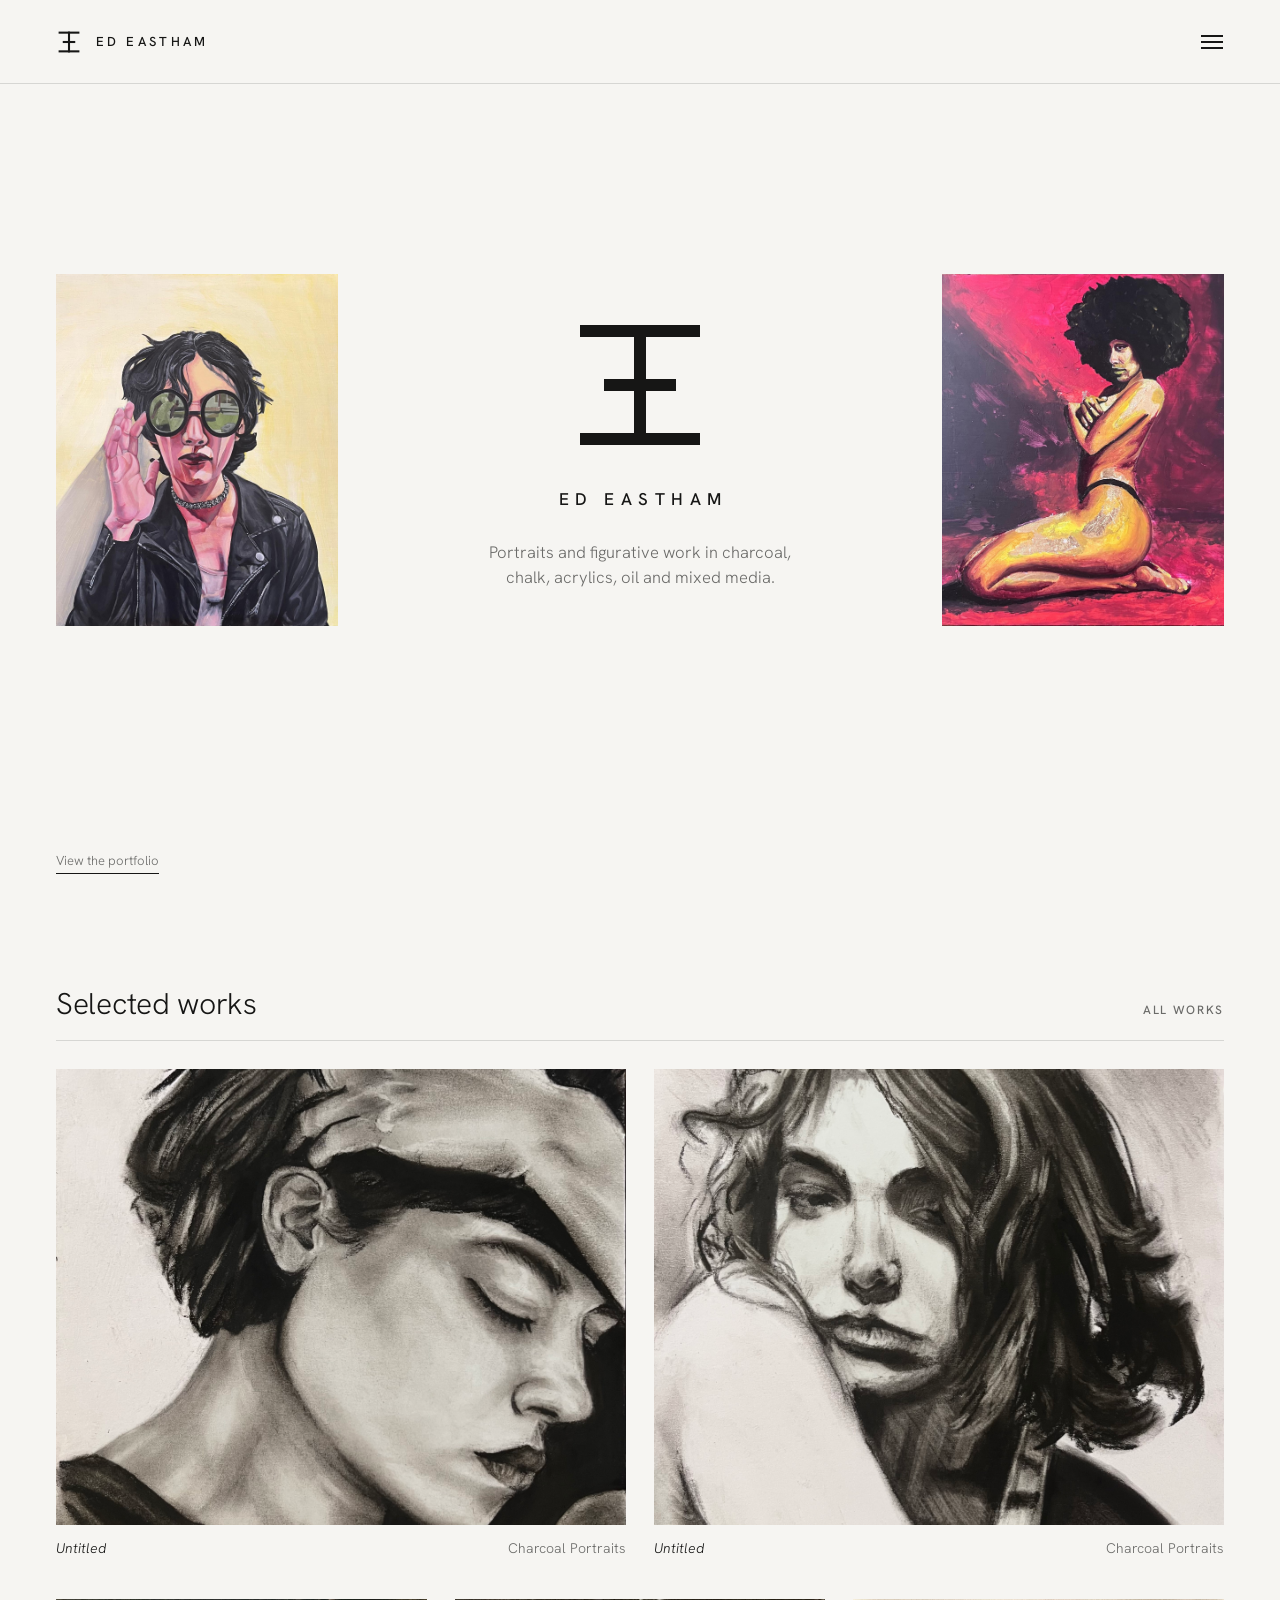
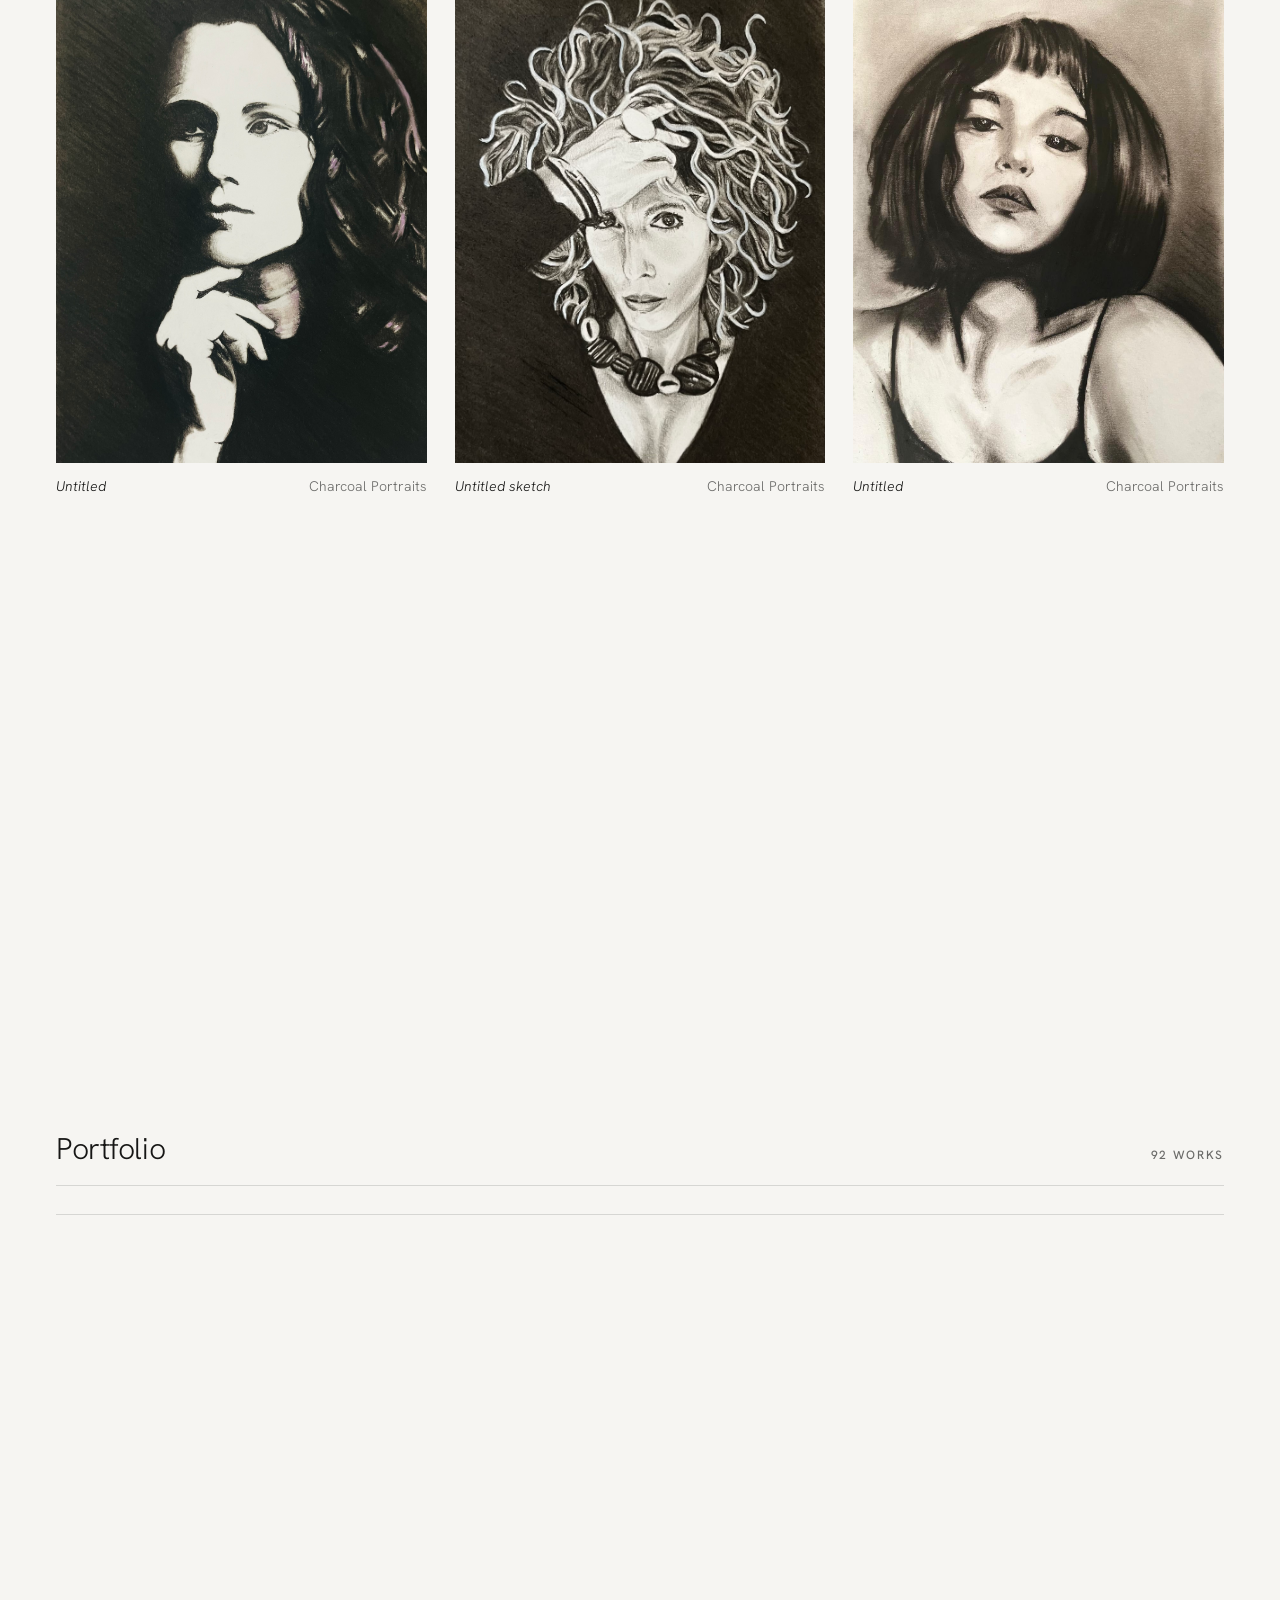
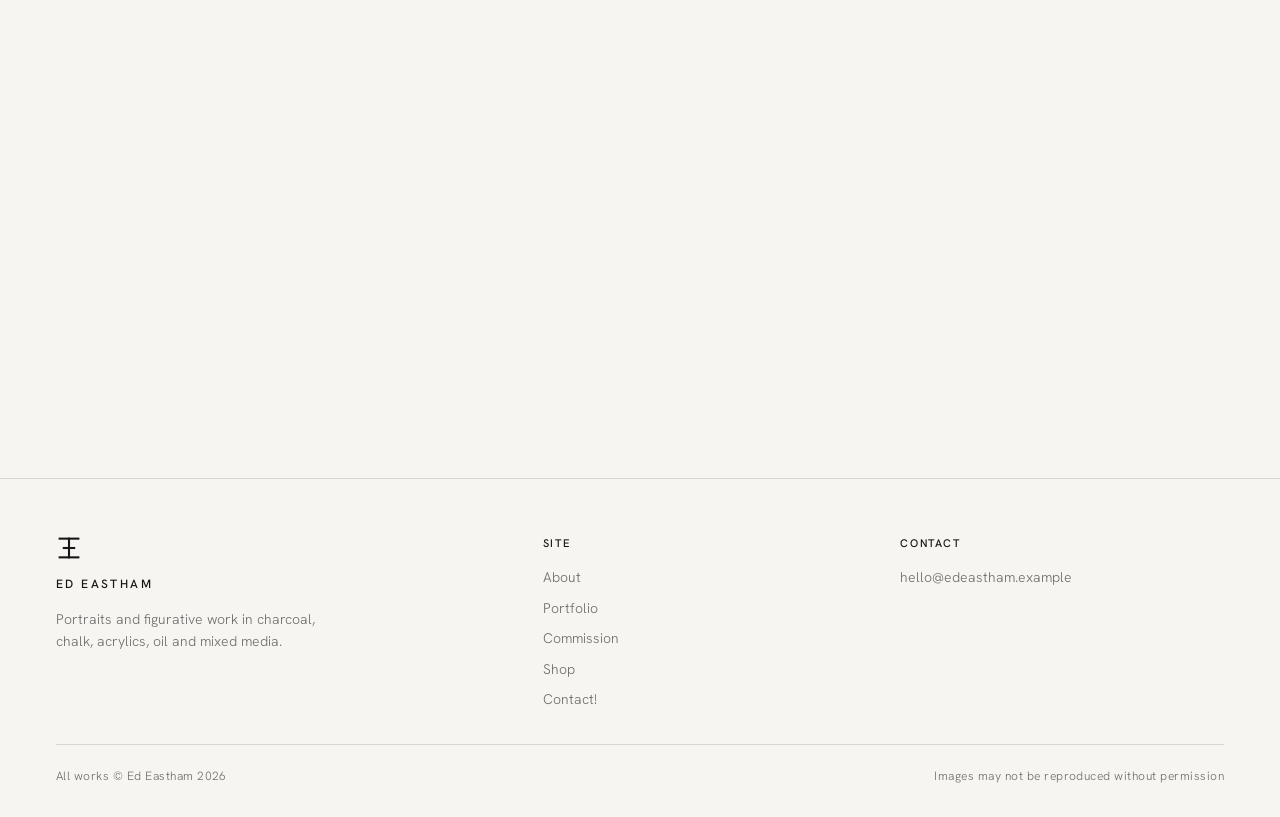
==== commit 5f53a411: "Improve mobile gallery and Studio editing with artwork status and thumbnails" ====
--- a/index.html
+++ b/index.html
@@ -35,7 +35,8 @@
 header{position:fixed;inset:0 0 auto 0;z-index:10;display:flex;align-items:center;justify-content:space-between;padding:20px var(--gutter);pointer-events:none;transition:padding .35s var(--ease)}
 header::before{content:"";position:absolute;inset:0;background:var(--hdr);backdrop-filter:blur(10px);-webkit-backdrop-filter:blur(10px);border-bottom:1px solid var(--line);opacity:0;transition:opacity .35s}
 body.scrolled header{padding:12px var(--gutter)} body.scrolled header::before{opacity:1}
-body.menu header::before{opacity:0}
+body.inner header::before{opacity:1;background:var(--bg)}
+body.menu header::before{opacity:1;background:var(--bg)}
 header>*{position:relative}
 header>*{pointer-events:auto}
 #brand{display:flex;align-items:center;gap:14px;color:var(--ink);opacity:0;transform:translateY(-4px);transition:opacity .4s,transform .5s var(--ease)}
@@ -48,7 +49,7 @@
 body.menu #burger i:nth-child(1){top:21px;transform:rotate(45deg)} body.menu #burger i:nth-child(2){opacity:0} body.menu #burger i:nth-child(3){top:21px;transform:rotate(-45deg)}
 
 /* menu */
-#menu{position:fixed;inset:0;z-index:9;background:var(--bg);display:grid;grid-template-columns:1fr 1fr;align-items:center;padding:0 var(--gutter);visibility:hidden;opacity:0;transition:opacity .35s var(--ease),visibility 0s linear .35s}
+#menu{position:fixed;inset:0;z-index:9;background:var(--bg);display:grid;grid-template-columns:1fr 1fr;align-items:center;padding:100px var(--gutter) 32px;overflow-y:auto;visibility:hidden;opacity:0;transition:opacity .35s var(--ease),visibility 0s linear .35s}
 body.menu #menu{visibility:visible;opacity:1;transition:opacity .35s var(--ease),visibility 0s}
 #menu ul{list-style:none;display:grid;max-width:560px}
 #menu li>a,#menu li>button{display:flex;align-items:center;justify-content:space-between;width:100%;padding:16px 0;font-size:clamp(30px,4.2vw,52px);font-weight:300;letter-spacing:-.015em;line-height:1.1;border-bottom:1px solid var(--line);text-align:left;transform:translateY(12px);opacity:0;transition:transform .6s var(--ease),opacity .45s,color .3s}
@@ -124,7 +125,7 @@
 main.out{opacity:0;transition:opacity .18s ease}
 .rv{opacity:0;transform:translateY(14px);transition:opacity .7s ease,transform .8s var(--ease)} .rv.in{opacity:1;transform:none}
 @keyframes rise{from{opacity:0;transform:translateY(10px)}to{opacity:1;transform:none}}
-.page h1{font-size:clamp(36px,4.8vw,64px);font-weight:300;letter-spacing:-.02em;line-height:1;margin-bottom:48px;padding-bottom:28px;border-bottom:1px solid var(--line)}
+.page h1{overflow-wrap:anywhere;font-size:clamp(36px,4.8vw,64px);font-weight:300;letter-spacing:-.02em;line-height:1;margin-bottom:48px;padding-bottom:28px;border-bottom:1px solid var(--line)}
 .sec{margin-top:72px} .sec .label{display:block;margin-bottom:18px;padding-bottom:10px;border-bottom:1px solid var(--line)}
 .crumbs{display:flex;gap:10px;margin-bottom:22px}
 .intro{max-width:56ch;font-size:19px;color:var(--muted);margin:-18px 0 48px}
@@ -145,7 +146,15 @@
 .works{display:grid;grid-template-columns:1fr;gap:96px;max-width:1180px;margin:0 auto}
 .works figure{width:100%}
 .works figure{cursor:zoom-in}
-.works .im{display:flex;justify-content:center;background:transparent}
+.works .im{position:relative;display:flex;justify-content:center;background:transparent;width:fit-content;max-width:100%;margin:auto}
+.sold-label{position:absolute;right:12px;top:12px;background:var(--ink);color:var(--bg);padding:5px 12px;font-size:13px;font-weight:500;z-index:1}
+.work-overview{display:grid;grid-template-columns:repeat(auto-fill,minmax(120px,1fr));gap:24px 16px;margin:0 0 56px}
+.work-overview button{text-align:left;min-width:0;font-size:14px;line-height:1.4}
+.work-overview .im{position:relative;display:block;background:var(--soft);aspect-ratio:4/5;margin-bottom:10px}
+.work-overview img{width:100%;height:100%;object-fit:contain}
+.work-overview .sold-label{top:6px;right:6px;padding:3px 7px;font-size:12px}
+.work-overview button>span:last-child{display:block;overflow-wrap:anywhere}
+.sel .im{position:relative}
 .works .im img{width:auto;max-width:100%;max-height:86vh;height:auto;opacity:0;transition:opacity .6s ease,transform 1s var(--ease),filter .6s ease;box-shadow:0 24px 50px var(--shadow)}
 .works .im img.lq{opacity:1;filter:blur(14px);transform:scale(1.02)}
 .works .im img.ld{opacity:1}
@@ -161,6 +170,7 @@
 .nextcat a i{width:34px;height:1px;background:var(--ink);position:relative} .nextcat a i::after{content:"";position:absolute;right:0;top:-4px;width:8px;height:8px;border-top:1px solid var(--ink);border-right:1px solid var(--ink);transform:rotate(45deg)}
 .catlist .n{display:inline-flex;align-items:center;gap:14px} .catlist .n i{width:0;height:1px;background:var(--ink);transition:width .35s var(--ease)} .catlist a:hover .n i{width:28px}
 .contact-big{font-size:clamp(26px,4vw,56px);font-weight:300;letter-spacing:-.02em;margin:10px 0 40px;display:block;width:max-content;max-width:100%;border-bottom:1px solid var(--ink);padding-bottom:4px;transition:opacity .25s}
+.contact-big{overflow-wrap:anywhere}
 .contact-big:hover{opacity:.6}
 form{display:grid;gap:22px;max-width:560px}
 form label{display:grid;gap:8px;font-size:13px;letter-spacing:.12em;text-transform:uppercase;color:var(--muted)}
@@ -170,15 +180,15 @@
 .note{font-size:15px;color:var(--muted);max-width:60ch;margin-top:30px}
 
 /* lightbox */
-#lb{position:fixed;inset:0;z-index:20;background:var(--bg);display:grid;grid-template-rows:1fr auto;visibility:hidden;opacity:0;transition:opacity .35s,visibility 0s linear .35s}
+#lb{position:fixed;inset:0;overflow-y:auto;z-index:20;background:var(--bg);display:grid;grid-template-rows:minmax(0,1fr) auto auto;visibility:hidden;opacity:0;transition:opacity .35s,visibility 0s linear .35s}
 #lb.open{visibility:visible;opacity:1;transition:opacity .35s,visibility 0s}
-#lb .view{display:grid;place-items:center;padding:70px var(--gutter) 10px}
+#lb .view{position:relative;min-height:0;display:grid;place-items:center;padding:70px var(--gutter) 10px}
 #lb img{max-width:100%;max-height:calc(100dvh - 190px);object-fit:contain;box-shadow:0 30px 60px var(--shadow);cursor:zoom-in;transition:transform .45s var(--ease);transform-origin:var(--zx,50%) var(--zy,50%)}
 #lb.zoom img{transform:scale(2.2);cursor:zoom-out}
 #lb .bar,#lb .strip{transition:opacity .3s} #lb.zoom .bar,#lb.zoom .strip{opacity:0;pointer-events:none}
 #lb .zoomhint{font-size:12px;letter-spacing:.1em;text-transform:uppercase;color:var(--muted)}
 #lb .bar{display:grid;grid-template-columns:1fr auto;align-items:end;gap:20px;padding:10px var(--gutter) 24px}
-#lb .cap{font-size:15px;display:grid;gap:2px} #lb .cap em{font-style:italic} #lb .cap span{color:var(--muted)}
+#lb .cap{overflow-wrap:anywhere;font-size:15px;display:grid;gap:2px} #lb .cap em{font-style:italic} #lb .cap span{color:var(--muted)}
 #lb .nav{display:flex;gap:6px}
 #lb .nav button,#lbClose{height:40px;padding:0 16px;border:1px solid var(--line);font-size:14px;color:var(--ink);transition:background .25s,color .25s,border-color .25s}
 #lb .nav button:hover,#lbClose:hover{background:var(--ink);color:var(--bg);border-color:var(--ink)}
@@ -198,27 +208,71 @@
 .cv{list-style:none;display:grid;border-top:1px solid var(--line)} .cv li{display:grid;grid-template-columns:90px 1fr;gap:20px;padding:12px 0;border-bottom:1px solid var(--line);font-size:16px} .cv li span:first-child{color:var(--muted)}
 
 @media (max-width:900px){#comm{grid-template-columns:1fr;gap:30px} #comm .im{justify-self:start;max-height:60vh} .two{grid-template-columns:1fr;gap:36px} .works{grid-template-columns:1fr;gap:44px} .steps{grid-template-columns:1fr} .steps li{border-right:0;border-bottom:1px solid var(--line);padding:24px 0} .steps li+li{padding-left:0} .steps li:last-child{border-bottom:0} #menu{grid-template-columns:1fr} #menu .side{display:none}}
-@media (max-width:640px){
-  header{padding:14px 18px} :root{--gutter:18px} .page{padding-top:100px}
-  #stage .logo .mark{width:118px}
-  .s1{left:4%;top:9%;width:32vw} .s2{right:5%;top:7%;width:26vw} .s3{left:8%;bottom:8%;width:26vw;aspect-ratio:1} .s4{right:6%;bottom:7%;width:34vw} .s5{display:none}
-  #stage .hint{display:none}
-  .catlist a{grid-template-columns:70px 1fr auto;gap:16px} .catlist .im{width:70px}
-  .page{padding-top:100px} .page h1{margin-bottom:30px}
-  #lb .view{padding:64px 18px 8px} #lb img{max-height:calc(100dvh - 210px)}
-  footer{grid-template-columns:1fr;gap:24px} .sel{grid-template-columns:1fr 1fr;gap:20px 14px} .sel a,.sel a:nth-child(1),.sel a:nth-child(2){grid-column:span 1} .sel a:nth-child(1) .im,.sel a:nth-child(2) .im{aspect-ratio:4/5} .s1,.s2{width:36vw;top:auto;bottom:6%;transform:none} .s1{left:var(--gutter)} .s2{right:var(--gutter)} body.ready .s1,body.ready .s2{transform:none} #stage{padding-bottom:40vw} #stage .tag{font-size:15px;padding:0 10px}
-}
 body.menu,body.lbopen{overflow:hidden}
 @media (max-width:640px){
-  .works{gap:56px} .works .im img{max-height:74vh;box-shadow:0 14px 30px rgba(22,22,21,.1)} .works figcaption{font-size:15px}
-  .catlist a{grid-template-columns:96px 1fr;gap:14px;padding:14px 0} .catlist .im{width:96px} .catlist .n{grid-column:2;font-size:11px}
-  #lb .bar{grid-template-columns:1fr;gap:12px;padding:8px 18px 12px} #lb .nav{display:grid;grid-template-columns:1fr 1fr;gap:8px}
-  #lb .nav button,#lbClose{height:46px;font-size:15px} #lb .strip button{width:54px}
-  #burger{width:48px;height:48px} #menu li>a,#menu li>button{padding:14px 0} #menu .sub a{padding:12px 0 12px 22px;font-size:18px}
-  form input,form textarea{font-size:17px}
-  .cta{height:52px;width:100%;justify-content:center}
-}
-@media (prefers-reduced-motion:reduce){*{transition:none!important;animation:none!important}}
+  :root{--gutter:20px}
+  header{padding:12px var(--gutter);padding-top:max(12px,env(safe-area-inset-top))}
+  #brand{min-width:0;gap:10px} #brand span{font-size:12px;letter-spacing:.18em}
+  #burger{width:48px;height:48px;flex-shrink:0}
+  #stage{min-height:0;display:grid;grid-template-columns:1fr 1fr;gap:0 14px;align-items:start;padding:112px var(--gutter) 32px;overflow:visible}
+  #stage .logo{grid-column:1/-1;grid-row:1;justify-self:stretch;justify-items:start;text-align:left;gap:16px;margin-bottom:30px;min-width:0}
+  #stage .logo .mark{display:none}
+  #stage .logo .word{font-size:clamp(24px,7.5vw,34px);letter-spacing:.1em;padding:0;line-height:1.2}
+  #stage .logo img{max-width:200px;max-height:100px;object-position:left}
+  #stage .tag{font-size:16px;padding:0;max-width:32ch;line-height:1.6}
+  #stage .slot{position:relative;inset:auto;width:100%;aspect-ratio:4/5;grid-row:2;transform:none;opacity:1}
+  #stage .s1{grid-column:1} #stage .s2{grid-column:2;margin-top:32px}
+  #stage .hint{position:static;display:inline-flex;grid-column:1/-1;justify-self:start;align-items:center;min-height:44px;margin-top:20px;font-size:14px;opacity:1}
+  #selected{padding:24px var(--gutter) 12px} #cats{padding:40px var(--gutter) 48px}
+  #selected .row,#cats .row{gap:12px;margin-bottom:20px}
+  #selected .row>a{display:flex;align-items:center;min-height:44px}
+  .sel{grid-template-columns:1fr 1fr;gap:26px 14px}
+  .sel a,.sel a:nth-child(1),.sel a:nth-child(2){grid-column:span 1;min-width:0}
+  .sel a:nth-child(1) .im,.sel a:nth-child(2) .im{aspect-ratio:4/5}
+  .sel .c{grid-template-columns:1fr;gap:3px;line-height:1.4} .sel .c span{font-size:12px}
+  #comm{margin-bottom:48px;padding-top:32px;gap:26px} #comm .im{max-height:none}
+  .page{padding-top:104px;padding-bottom:48px}
+  .page h1{font-size:clamp(30px,8.5vw,40px);line-height:1.12;margin-bottom:28px;padding-bottom:22px}
+  .crumbs{font-size:10px;letter-spacing:.1em;flex-wrap:wrap;align-items:center;gap:6px 10px;margin-bottom:14px}
+  .crumbs a{display:inline-flex;align-items:center;min-height:32px}
+  .text,.intro{font-size:17px;line-height:1.7} .intro{margin:-8px 0 28px}
+  .two{gap:28px}.sec{margin-top:40px}.portrait{max-height:70svh}
+  .catlist a{grid-template-columns:88px minmax(0,1fr);column-gap:18px;row-gap:6px;padding:16px 0}
+  .catlist .im{width:88px;grid-row:span 2} .catlist .t{font-size:24px;line-height:1.2;align-self:end;overflow-wrap:anywhere}
+  .catlist .n{grid-column:2;font-size:10px;align-self:start}
+  .work-overview{grid-template-columns:repeat(3,minmax(0,1fr));gap:20px 12px;margin-bottom:36px}
+  .works{gap:44px}.works .im img{max-height:68svh;box-shadow:none}
+  .works figcaption{grid-template-columns:minmax(0,1fr) auto;gap:12px;font-size:14px;margin-top:14px;align-items:start}
+  .works figcaption>div{min-width:0;overflow-wrap:anywhere}
+  .works figcaption .enq{min-height:44px;display:flex;align-items:center;font-size:11px}
+  .nextcat{margin-top:48px;gap:16px}.nextcat a{min-width:0;font-size:24px;overflow-wrap:anywhere}.nextcat a i{flex-shrink:0;width:24px}
+  #menu{align-content:start;padding:96px var(--gutter) max(28px,env(safe-area-inset-bottom));overscroll-behavior:contain}
+  #menu li>a,#menu li>button{padding:16px 0;font-size:32px;min-height:56px}
+  #menu .sub a{padding:13px 0 13px 16px;font-size:17px;min-height:48px}
+  #menu .sub a:hover{padding-left:16px}
+  #lb{height:100dvh;overscroll-behavior:contain;padding-bottom:env(safe-area-inset-bottom)}
+  #lb .view{padding:72px 16px 12px;overflow:hidden}
+  #lb .view>img{width:100%;height:100%;min-height:0;max-height:100%;object-fit:contain;box-shadow:none}
+  #lb .view>.sold-label{top:76px;right:20px}
+  #lb .bar{grid-template-columns:1fr;gap:12px;padding:8px 20px 12px}
+  #lb .cap{font-size:14px;line-height:1.45} #lb .cap .ul{display:inline-flex;align-items:center;min-height:44px}
+  #lb .nav{display:grid;grid-template-columns:1fr 1fr;gap:10px}
+  #lb .nav button,#lbClose{height:46px;font-size:14px} #lbClose{top:max(12px,env(safe-area-inset-top));right:20px;background:var(--bg);z-index:2}
+  #lb .strip{padding:0 20px 12px;gap:10px} #lb .strip button{width:44px;min-height:44px}
+  #lb .zoomhint{font-size:10px;letter-spacing:.05em}
+  .cta{height:52px;width:100%;justify-content:center} form input,form textarea{font-size:17px;min-height:48px}
+  .contact-big{font-size:clamp(22px,6.8vw,32px)}
+  footer{grid-template-columns:1fr 1fr;gap:24px;padding-top:32px} footer .l{grid-column:1/-1;max-width:100%}
+  footer .col{min-width:0;gap:0;align-content:start} footer .col a{min-height:44px;display:flex;align-items:center;overflow-wrap:anywhere}
+  footer .bottom{padding-top:16px;gap:8px}
+}
+@media (max-width:950px) and (max-height:500px) and (orientation:landscape){
+  #lb{grid-template-columns:minmax(0,1fr) minmax(180px,40%);grid-template-rows:1fr auto}
+  #lb .view{grid-row:1/-1;padding:16px;overflow:hidden} #lb .view>img{width:100%;height:100%;max-height:100%;min-height:0;object-fit:contain;box-shadow:none}
+  #lb .bar{grid-template-columns:1fr;padding:64px 20px 10px;align-content:end;gap:10px} #lb .strip{grid-column:2;padding:0 20px 12px} #lb .nav{display:flex} #lb .nav button{min-height:44px} #lb .view>.sold-label{top:20px}
+}
+@media (hover:none){.works figure:hover .im img,.sel a:hover .im img{transform:none} .catlist a:hover{padding-left:0} .slot .cap{opacity:1}}
+@media (prefers-reduced-motion:reduce){*{transition:none!important;animation:none!important}.rv{opacity:1;transform:none}}
 </style>
 </head>
 <body>
@@ -258,7 +312,7 @@
   document.head.appendChild(w);
 }
 /* All words and works live in content/site.json. Edit that file to change the site. */
-const HASH = !!window.HASH_MODE || location.protocol === 'file:';
+const HASH = !!window.HASH_MODE || location.protocol === 'file:' || location.pathname.includes('/05-example-sites/ed-eastham/');
 const pathOf = () => HASH ? location.hash.replace(/^#\/?/, '') : location.pathname.replace(/^\/ed-eastham(?=\/|$)/, '').replace(/^\/+|\/+$/g, '');
 let S = null, timers = [], lbList = [], lbIdx = 0, lastFocus = null;
 const main = document.getElementById('main');
@@ -273,7 +327,8 @@
 
 function go(){ main.classList.add('out'); setTimeout(() => { render(); main.classList.remove('out'); }, 180); }
 function navigate(path){ if (HASH){ location.hash = '#' + path; return; } const full = SUB + path; if (location.pathname === full){ render(); return; } history.pushState(null, '', full + (new URLSearchParams(location.search).get('edit') === '1' ? '?edit=1' : '')); go(); }
-fetch(ROOT + 'content/site.json').then(r => r.json()).then(data => {
+const componentReady = new Promise((resolve, reject) => { const script = document.createElement('script'); script.src = ROOT + 'components.js'; script.onload = resolve; script.onerror = reject; document.head.append(script); });
+Promise.all([fetch(ROOT + 'content/site.json').then(r => r.json()), componentReady]).then(([data]) => {
   S = data; applySettings(); buildMenu();
   if (HASH) addEventListener('hashchange', go);
   else { if (/^#\//.test(location.hash)) history.replaceState(null, '', location.hash.slice(1)); addEventListener('popstate', go); }
@@ -290,17 +345,23 @@
   if (c.background && c.text){ r.setProperty('--muted', mix(c.text, c.background, .62)); r.setProperty('--line', hexToRgba(c.text, .14)); r.setProperty('--soft', mix(c.text, c.background, .06)); r.setProperty('--hdr', hexToRgba(c.background, .82)); }
   const faces = { 'Hanken Grotesk': '"Hanken Grotesk","Helvetica Neue",Arial,sans-serif', 'Instrument Sans': '"Instrument Sans","Helvetica Neue",Arial,sans-serif', 'DM Sans': '"DM Sans","Helvetica Neue",Arial,sans-serif', 'Cormorant Garamond': '"Cormorant Garamond",Georgia,serif' };
   if (st.typeface && faces[st.typeface]) r.setProperty('--font', faces[st.typeface]);
-  if (st.typeface === 'Cormorant Garamond') document.body.style.fontSize = '20px';
-  const L = st.labels || {}; document.querySelectorAll('#menu a[href="#/about"]').forEach(a => a.textContent = L.about || 'About');
-  document.querySelectorAll('#menu a[href="#/commission"]').forEach(a => a.textContent = L.commission || 'Commission');
-  document.querySelectorAll('#menu a[href="#/shop"]').forEach(a => a.textContent = L.shop || 'Shop');
-  document.querySelectorAll('#menu a[href="#/contact"]').forEach(a => a.textContent = L.contact || 'Contact');
-  const pf = document.getElementById('pfToggle'); if (pf) pf.childNodes[0].textContent = (L.portfolio || 'Portfolio') + ' ';
-  const lg = (st.logo || {}); if (lg.style === 'image' && lg.image){ const b = document.getElementById('brand'); b.querySelector('svg').replaceWith(Object.assign(new Image(), { src: work(lg.image.replace(/^.*assets\/work\//, '')), alt: S.name })); }
+  document.body.style.fontSize = st.typeface === 'Cormorant Garamond' ? '20px' : '';
+  const L = st.labels || {};
+  ['about','commission','shop','contact'].forEach(k => document.querySelectorAll('#menu a').forEach(a => { if (['#/' + k, SUB + '/' + k].includes(a.getAttribute('href'))) a.textContent = lbl(k); }));
+  const pf = document.getElementById('pfToggle'); if (pf) pf.childNodes[0].textContent = lbl('portfolio') + ' ';
+  const lg = (st.logo || {}), brand = document.getElementById('brand');
+  brand.querySelector('svg,img')?.remove();
+  if (lg.style === 'image' && lg.image) brand.prepend(Object.assign(new Image(), { src: work(lg.image.replace(/^.*assets\/work\//, '')), alt: S.name }));
+  else brand.insertAdjacentHTML('afterbegin', '<svg class="mark"><use href="#ee"/></svg>');
 }
 function hexToRgba(h, a){ const n = parseInt(h.slice(1), 16); return 'rgba(' + (n >> 16 & 255) + ',' + (n >> 8 & 255) + ',' + (n & 255) + ',' + a + ')'; }
 function mix(a, b, t){ const A = parseInt(a.slice(1), 16), B = parseInt(b.slice(1), 16); const ch = s => Math.round(((A >> s) & 255) * t + ((B >> s) & 255) * (1 - t)); return '#' + [16, 8, 0].map(s => ch(s).toString(16).padStart(2, '0')).join(''); }
-const lbl = k => ((S.settings || {}).labels || {})[k] || { about:'About', portfolio:'Portfolio', commission:'Commission', shop:'Shop', contact:'Contact' }[k];
+const defaultLabels = { about:'About', portfolio:'Portfolio', commission:'Commission', shop:'Shop', contact:'Contact' };
+const lbl = k => { const label = S.settings?.labels?.[k]; return label && label !== defaultLabels[k] ? label : S.pages[k]?.title || label || defaultLabels[k]; };
+const soldLabel = w => w.sold ? '<span class="sold-label">Sold</span>' : '';
+const thumb = w => hasThumb(w.file) ? ROOT + 'assets/work/thumbs/' + w.file : work(w.file);
+function overview(list){ return '<nav class="work-overview" aria-label="Artwork thumbnails">' + list.map((w,i) => '<button type="button" data-work-index="' + i + '" aria-label="View ' + esc(w.title) + (w.sold ? ', sold' : '') + '"><span class="im"><img src="' + thumb(w) + '" alt="" loading="lazy">' + soldLabel(w) + '</span><span>' + esc(w.title) + '</span></button>').join('') + '</nav>'; }
+function bindWorks(){ main.querySelectorAll('.works figure, [data-work-index]').forEach(el => { const open = () => openLb(+(el.dataset.workIndex ?? el.dataset.i)); el.addEventListener('click', open); if (el.tagName !== 'BUTTON') el.addEventListener('keydown', e => { if (e.target === el && (e.key === 'Enter' || e.key === ' ')){ e.preventDefault(); open(); } }); }); }
 const socialLinks = () => ((S.settings || {}).social || []).filter(x => x && x.url).map(x => '<a href="' + esc(x.url) + '" target="_blank" rel="noopener">' + esc(x.label || 'Link') + '</a>').join('');
 function buildMenu(){
   document.getElementById('brandName').textContent = S.wordmark;
@@ -308,10 +369,18 @@
   document.getElementById('menuFoot').innerHTML = '<p>' + esc(S.tagline || '') + '</p><div style="display:grid;gap:8px"><a href="mailto:' + esc(S.email) + '">' + esc(S.email) + '</a>' + (S.instagram ? '<a href="' + esc(S.instagram) + '" target="_blank" rel="noopener">Instagram</a>' : '') + '</div>';
 }
 const burger = document.getElementById('burger');
-function setMenu(open){ const was = document.body.classList.contains('menu'); document.body.classList.toggle('menu', open); burger.setAttribute('aria-expanded', open); if (open) setTimeout(() => { const f = document.querySelector('#menu a, #menu button'); if (f) f.focus(); }, 60); else if (was) burger.focus(); }
-addEventListener('keydown', e => { if (e.key !== 'Tab') return; const trap = document.body.classList.contains('menu') ? document.getElementById('menu') : (document.getElementById('lb').classList.contains('open') ? document.getElementById('lb') : null); if (!trap) return; const f = [...trap.querySelectorAll('a[href], button:not([disabled])')].filter(el => el.offsetParent !== null || el === document.getElementById('lbClose')); if (!f.length) return; const first = f[0], last = f[f.length - 1]; if (e.shiftKey && document.activeElement === first){ e.preventDefault(); last.focus(); } else if (!e.shiftKey && document.activeElement === last){ e.preventDefault(); first.focus(); } });
+function setMenu(open){ const was = document.body.classList.contains('menu'); document.body.classList.toggle('menu', open); burger.setAttribute('aria-expanded', open); main.inert = open; burger.setAttribute('aria-label', open ? 'Close menu' : 'Open menu'); if (open) setTimeout(() => { const f = document.querySelector('#menu a, #menu button'); if (f) f.focus(); }, 60); else if (was) burger.focus(); }
+addEventListener('keydown', e => { if (e.key !== 'Tab') return; const trap = document.body.classList.contains('menu') ? document.getElementById('menu') : (document.getElementById('lb').classList.contains('open') ? document.getElementById('lb') : null); if (!trap) return; const f = [...trap.querySelectorAll('a[href], button:not([disabled])')].filter(el => el.offsetParent !== null || el === document.getElementById('lbClose')); if (trap.id === 'menu') f.unshift(burger); if (!f.length) return; const first = f[0], last = f[f.length - 1]; if (e.shiftKey && document.activeElement === first){ e.preventDefault(); last.focus(); } else if (!e.shiftKey && document.activeElement === last){ e.preventDefault(); first.focus(); } });
 /* swipe between works on touch screens */
-let tx = null; document.getElementById('lb').addEventListener('touchstart', e => { tx = e.touches[0].clientX; }, { passive:true }); document.getElementById('lb').addEventListener('touchend', e => { if (tx === null) return; const dx = e.changedTouches[0].clientX - tx; tx = null; if (Math.abs(dx) > 50) stepLb(dx < 0 ? 1 : -1); }, { passive:true });
+let touchStart = null;
+const artworkView = document.querySelector('#lb .view');
+artworkView.addEventListener('touchstart', e => { touchStart = e.touches.length === 1 ? { x:e.touches[0].clientX, y:e.touches[0].clientY } : null; }, { passive:true });
+artworkView.addEventListener('touchcancel', () => { touchStart = null; }, { passive:true });
+artworkView.addEventListener('touchend', e => {
+  if (!touchStart) return;
+  const dx = e.changedTouches[0].clientX - touchStart.x, dy = e.changedTouches[0].clientY - touchStart.y; touchStart = null;
+  if (!document.getElementById('lb').classList.contains('zoom') && Math.abs(dx) > 50 && Math.abs(dx) > Math.abs(dy) * 1.5) stepLb(dx < 0 ? 1 : -1);
+}, { passive:true });
 burger.addEventListener('click', () => setMenu(!document.body.classList.contains('menu')));
 document.getElementById('pfToggle').addEventListener('click', e => { const li = document.getElementById('pfItem'); li.classList.toggle('open'); e.currentTarget.setAttribute('aria-expanded', li.classList.contains('open')); });
 document.getElementById('menu').addEventListener('click', e => { if (e.target.closest('a')) setMenu(false); });
@@ -329,7 +398,7 @@
   if (!head || !known) home(); else if (head === 'portfolio') sub ? category(sub) : portfolio(); else page(head);
   scrollTo(0, 0);
   const cat = sub && S.categories.find(c => c.slug === sub);
-  document.title = (head && known ? ((cat ? cat.title : S.pages[head] ? S.pages[head].title : 'Portfolio') + ', ') : '') + S.name;
+  document.title = (head && known ? ((cat ? cat.title : lbl(head)) + ', ') : '') + S.name;
   main.querySelectorAll('.works .im img[data-full]').forEach(im => { const full = new Image(); full.src = im.dataset.full; full.onload = () => { im.src = full.src; im.classList.remove('lq'); im.classList.add('ld'); }; full.onerror = () => { im.classList.remove('lq'); im.classList.add('ld'); }; });
   editHooks();
   reveal(); document.body.classList.toggle('scrolled', scrollY > 40);
@@ -350,15 +419,16 @@
     '<div class="logo">' + (lg.style === 'image' && lg.image ? '<img src="' + work(lg.image.replace(/^.*assets\/work\//, '')) + '" alt="' + esc(S.name) + '">' : '<svg class="mark" aria-hidden="true"><use href="#ee"/></svg><div class="word" data-edit="settings/site:wordmark">' + esc(S.wordmark) + '</div>') + '<p class="tag" data-edit="settings/site:tagline">' + esc(S.tagline || '') + '</p></div>' +
     '<a class="hint ul" href="#/portfolio">View the portfolio</a></section>' +
     (hs.showSelectedWorks === false ? '' : '<section id="selected"><div class="row"><h2>Selected works</h2><a class="label" href="#/portfolio">All works</a></div><div class="sel">' +
-    sel.map(w => '<a href="#/portfolio/' + w.cat.slug + '"><div class="im"><img src="' + work(w.file) + '" alt="' + esc(w.title) + '" loading="lazy"></div><div class="c"><em>' + esc(w.title) + '</em><span>' + esc(w.cat.title) + '</span></div></a>').join('') + '</div></section>') +
+    sel.map(w => '<a href="#/portfolio/' + w.cat.slug + '"><div class="im"><img src="' + work(w.file) + '" alt="' + esc(w.title) + '" loading="lazy">' + soldLabel(w) + '</div><div class="c"><em>' + esc(w.title) + '</em><span>' + esc(w.cat.title) + '</span></div></a>').join('') + '</div></section>') +
     (hs.showCategories === false ? '' : '<section id="cats"><div class="row"><h2>' + esc(lbl('portfolio')) + '</h2><span class="label">' + pool.length + ' works</span></div><ul class="catlist">' +
     S.categories.map(c => '<li><a href="#/portfolio/' + c.slug + '"><div class="im">' + (c.works[0] ? '<img src="' + work(c.works[0].file) + '" alt="" loading="lazy">' : '') + '</div><span class="t">' + esc(c.title) + '</span><span class="n">' + (c.works.length ? c.works.length + (c.works.length === 1 ? ' work' : ' works') : 'Coming soon') + '<i></i></span></a></li>').join('') +
     '</ul></section>') +
-    (hs.showCommission === false ? '' : '<section id="comm"><div><h2>Commission a portrait</h2><p>' + esc((S.pages.commission.body || [''])[0]) + '</p><a class="cta" href="#/commission">How it works</a></div><div class="im"><img src="' + work((S.pages.about.image) || pool[0].file) + '" alt="" loading="lazy"></div></section>') + foot();
+    (hs.showCommission === false ? '' : '<section id="comm"><div><h2>Commission a portrait</h2><p>' + esc((S.pages.commission.body || [''])[0]) + '</p><a class="cta" href="#/commission">How it works</a></div><div class="im">' + ((S.pages.about.image || pool[0]?.file) ? '<img src="' + work(S.pages.about.image || pool[0].file) + '" alt="" loading="lazy">' : '') + '</div></section>') + foot();
   /* five slots around the logo, each cycling through the featured works on its own clock */
   const slots = [...main.querySelectorAll('.slot')];
   slots.forEach((slot, k) => {
     const seq = feat.map((_, j) => feat[(j + k) % feat.length]);
+    if (!seq.length) return;
     slot.innerHTML = seq.map((w, j) => '<img src="' + work(w.file) + '" alt="' + esc(w.title || 'Artwork') + '"' + (j ? ' loading="lazy"' : '') + (j === 0 ? ' class="on"' : '') + '>').join('') + '<a href="#/portfolio/' + esc(seq[0].cat.slug) + '" aria-label="' + esc(seq[0].cat.title || 'Portfolio') + '"></a><div class="cap">' + esc(seq[0].cat.title || '') + '</div>';
     const imgs = [...slot.querySelectorAll('img')]; let i = 0;
     if (!matchMedia('(prefers-reduced-motion: reduce)').matches) timers.push(setInterval(() => { i = (i + 1) % imgs.length; imgs.forEach((im, j) => im.classList.toggle('on', j === i)); slot.querySelector('a').href = '#/portfolio/' + seq[i].cat.slug; slot.querySelector('.cap').textContent = seq[i].cat.title || ''; }, 5200 + k * 1100));
@@ -367,19 +437,19 @@
   requestAnimationFrame(() => requestAnimationFrame(() => document.body.classList.add('ready')));
 }
 function portfolio(){
-  main.innerHTML = '<section class="page"><h1>Portfolio</h1><ul class="catlist">' +
+  main.innerHTML = '<section class="page"><h1 data-edit="settings/look:labels.portfolio">' + esc(lbl('portfolio')) + '</h1><ul class="catlist">' +
     S.categories.map(c => '<li><a href="#/portfolio/' + c.slug + '"><div class="im">' + (c.works[0] ? '<img src="' + work(c.works[0].file) + '" alt="" loading="lazy">' : '') + '</div><span class="t">' + esc(c.title) + '</span><span class="n">' + (c.works.length ? c.works.length + (c.works.length === 1 ? ' work' : ' works') : 'Coming soon') + '<i></i></span></a></li>').join('') + '</ul></section>' + foot();
 }
-function figures(list, withPrice){
-  return list.map((w, i) => '<figure data-i="' + i + '" tabindex="0" role="button" aria-label="View ' + esc(w.title) + ' full size"><div class="im">' + (hasThumb(w.file) ? '<img class="lq" src="' + ROOT + 'assets/work/thumbs/' + w.file + '" data-full="' + work(w.file) + '"' : '<img class="ld" src="' + work(w.file) + '"') + ' alt="' + esc(w.title) + (w.medium ? ', ' + esc(w.medium) : '') + '" loading="lazy"></div><figcaption><div><em>' + esc(w.title) + '</em>' + (w.year ? ', ' + esc(w.year) : '') + '<br><span>' + esc([w.medium, w.size].filter(Boolean).join(', ')) + '</span></div>' + (withPrice && w.price ? '<span class="price">' + esc(w.price) + '</span>' : '<a class="enq" href="mailto:' + esc(S.email) + '?subject=' + encodeURIComponent('Enquiry: ' + w.title) + '" onclick="event.stopPropagation()">Enquire</a>') + '</figcaption></figure>').join('');
+function figures(list){
+  return list.map((w, i) => '<figure data-i="' + i + '" tabindex="0" role="button" aria-label="View ' + esc(w.title) + ' full size"><div class="im">' + (hasThumb(w.file) ? '<img class="lq" src="' + ROOT + 'assets/work/thumbs/' + w.file + '" data-full="' + work(w.file) + '"' : '<img class="ld" src="' + work(w.file) + '"') + ' alt="' + esc(w.title) + (w.medium ? ', ' + esc(w.medium) : '') + '" loading="lazy">' + soldLabel(w) + '</div><figcaption><div><em>' + esc(w.title) + '</em>' + (w.year ? ', ' + esc(w.year) : '') + '<br><span>' + esc([w.medium, w.size].filter(Boolean).join(', ')) + '</span>' + (!w.sold && w.price ? '<br><span class="price">' + esc(w.price) + '</span>' : '') + '</div>' + (w.sold ? '<span>Sold</span>' : '<a class="enq" href="mailto:' + esc(S.email) + '?subject=' + encodeURIComponent('Enquiry: ' + w.title) + '" onclick="event.stopPropagation()">Enquire</a>') + '</figcaption></figure>').join('');
 }
 function category(slug){
   const c = S.categories.find(x => x.slug === slug); if (!c) return portfolio();
   lbList = c.works;
-  main.innerHTML = '<section class="page"><div class="crumbs label"><a href="#/portfolio">Portfolio</a><span>/</span><span>' + esc(c.title) + '</span></div><h1>' + esc(c.title) + '</h1>' + (c.intro ? '<p class="intro">' + esc(c.intro) + '</p>' : '') +
-    (c.works.length ? '<div class="works">' + figures(c.works) + '</div>' : '<div class="empty">Works in this category are coming soon.</div>') +
+  main.innerHTML = '<section class="page"><div class="crumbs label"><a href="#/portfolio">' + esc(lbl('portfolio')) + '</a><span>/</span><span>' + esc(c.title) + '</span></div><h1>' + esc(c.title) + '</h1>' + (c.intro ? '<p class="intro">' + esc(c.intro) + '</p>' : '') +
+    (c.works.length ? overview(c.works) + '<div class="works">' + figures(c.works) + '</div>' : '<div class="empty">Works in this category are coming soon.</div>') +
     (() => { const i = S.categories.indexOf(c), n = S.categories[(i + 1) % S.categories.length]; return '<div class="nextcat"><span class="label">Next</span><a href="#/portfolio/' + n.slug + '">' + esc(n.title) + '<i></i></a></div>'; })() + '</section>' + foot();
-  main.querySelectorAll('figure').forEach(f => { f.addEventListener('click', () => openLb(+f.dataset.i)); f.addEventListener('keydown', e => { if (e.key === 'Enter' || e.key === ' '){ e.preventDefault(); openLb(+f.dataset.i); } }); });
+  bindWorks();
 }
 function page(key){
   const p = S.pages[key]; let body = '';
@@ -391,14 +461,14 @@
     body = text + '<ol class="steps">' + (p.steps || []).map(s => '<li><b>' + esc(s.t) + '</b><p>' + esc(s.d) + '</p></li>').join('') + '</ol><a class="cta" href="mailto:' + esc(S.email) + '?subject=Commission%20enquiry">' + esc(p.cta || 'Enquire') + '</a>';
   } else if (key === 'shop'){
     const forSale = allWorks().filter(w => w.price && !w.sold); lbList = forSale;
-    const avail = forSale.length ? forSale : allWorks(); lbList = avail;
-    body = text + '<div class="sec"><span class="label">' + (forSale.length ? 'For sale' : 'Available works, price on enquiry') + '</span></div><div class="works" style="margin-top:40px">' + figures(avail, true) + '</div>';
+    const avail = forSale.length ? forSale : allWorks().filter(w => !w.sold); lbList = avail;
+    body = text + '<div class="sec"><span class="label">' + (forSale.length ? 'For sale' : 'Available works, price on enquiry') + '</span></div><div class="works" style="margin-top:40px">' + figures(avail) + '</div>';
   } else if (key === 'contact'){
     body = text + '<a class="contact-big" href="mailto:' + esc(S.email) + '">' + esc(S.email) + '</a>' + (S.instagram ? '<p style="margin:-24px 0 40px"><a class="ul" href="' + esc(S.instagram) + '" target="_blank" rel="noopener">Instagram</a></p>' : '') +
       '<form id="cf"><label>Name<input name="name" required autocomplete="name"></label><label>Email<input name="email" type="email" required autocomplete="email"></label><label>Message<textarea name="msg" required></textarea></label><div><button class="cta" type="submit">Send</button></div></form><p class="note">Send opens your email app with the message ready to go.</p>';
   }
-  main.innerHTML = '<section class="page"><h1 data-edit="pages/' + key + ':title">' + esc(p.title) + '</h1>' + body + '</section>' + foot();
-  if (key === 'shop') main.querySelectorAll('figure').forEach(f => f.addEventListener('click', () => openLb(+f.dataset.i)));
+  main.innerHTML = '<section class="page"><h1 data-edit="pages/' + key + ':title">' + esc(lbl(key)) + '</h1>' + body + '</section>' + foot();
+  if (key === 'shop') bindWorks();
   const form = document.getElementById('cf');
   if (form) form.addEventListener('submit', e => { e.preventDefault(); const d = new FormData(form); location.href = mailtoFor(d.get('name'), d.get('email'), d.get('msg')); });
 }
@@ -432,6 +502,7 @@
   if (c){ mark(main.querySelector('h1'), 'categories/' + c.slug + ':title'); mark(main.querySelector('.intro'), 'categories/' + c.slug + ':intro'); const grid = main.querySelector('.works'); if(grid) grid.dataset.editlist = 'works:' + c.slug; }
   main.querySelectorAll('.catlist a').forEach(a => { const c = S.categories.find(c => a.getAttribute('href').endsWith('/portfolio/' + c.slug)); if(c) mark(a.querySelector('.t'), 'categories/' + c.slug + ':title'); });
   mark(main.querySelector('footer .l span'), 'settings/site:tagline');
+  window.SiteComponents?.apply(S, pathOf(), work);
   document.dispatchEvent(new Event('studio:render'));
 }
 window.__site = { getS: () => S, setS(next) { S = next; applySettings(); buildMenu(); render(); }, render, navigate, pathOf };
@@ -440,11 +511,12 @@
 window.mailtoFor = mailtoFor;
 /* lightbox */
 const lb = document.getElementById('lb'), lbImg = document.getElementById('lbImg'), lbCap = document.getElementById('lbCap'), lbStrip = document.getElementById('lbStrip');
-function openLb(i){ lastFocus = document.activeElement; lbIdx = i; lbStrip.innerHTML = lbList.map((w, k) => '<button data-k="' + k + '" aria-label="Work ' + (k + 1) + '"><img src="' + work(w.file) + '" alt=""></button>').join(''); lbStrip.querySelectorAll('button').forEach(b => b.addEventListener('click', () => { lbIdx = +b.dataset.k; showLb(); })); showLb(); lb.classList.add('open'); document.body.classList.add('lbopen'); document.getElementById('lbClose').focus(); }
-function showLb(){ lb.classList.remove('zoom'); const w = lbList[lbIdx]; lbImg.src = work(w.file); lbImg.alt = w.title; lbCap.innerHTML = '<em>' + esc(w.title) + '</em>' + (w.year ? ', ' + esc(w.year) : '') + '<span>' + esc(capOf(w)) + (w.price ? '  ·  ' + esc(w.price) : '') + '</span><span>' + (lbIdx + 1) + ' of ' + lbList.length + '  ·  <a class="ul" href="mailto:' + esc(S.email) + '?subject=' + encodeURIComponent('Enquiry: ' + w.title) + '">Enquire</a>  ·  <span class="zoomhint">Click to zoom</span></span>'; lbStrip.querySelectorAll('button').forEach((b, k) => b.classList.toggle('on', k === lbIdx)); if(w.id){ lbImg.dataset.edit = 'works/' + w.id + ':file'; lbCap.querySelector('em').dataset.edit = 'works/' + w.id + ':title'; } }
+function openLb(i){ lastFocus = document.activeElement; lbIdx = i; lbStrip.innerHTML = lbList.map((w, k) => '<button data-k="' + k + '" aria-label="Work ' + (k + 1) + '"><img src="' + work(w.file) + '" alt=""></button>').join(''); lbStrip.querySelectorAll('button').forEach(b => b.addEventListener('click', () => { lbIdx = +b.dataset.k; showLb(); })); showLb(); lb.classList.add('open'); document.body.classList.add('lbopen'); main.inert = true; document.querySelector('header').inert = true; document.getElementById('lbClose').focus(); }
+function showLb(){ lb.classList.remove('zoom'); const w = lbList[lbIdx]; lbImg.src = work(w.file); lbImg.alt = w.title; lb.querySelector('.view .sold-label')?.remove(); lbImg.insertAdjacentHTML('afterend', soldLabel(w)); lbCap.innerHTML = '<em>' + esc(w.title) + '</em>' + (w.year ? ', ' + esc(w.year) : '') + '<span>' + esc(capOf(w)) + (w.sold ? '  ·  Sold' : w.price ? '  ·  ' + esc(w.price) : '') + '</span><span>' + (lbIdx + 1) + ' of ' + lbList.length + (w.sold ? '' : '  ·  <a class="ul" href="mailto:' + esc(S.email) + '?subject=' + encodeURIComponent('Enquiry: ' + w.title) + '">Enquire</a>') + '  ·  <span class="zoomhint">' + zoomHint(false) + '</span></span>'; lbStrip.querySelectorAll('button').forEach((b, k) => { b.classList.toggle('on', k === lbIdx); b.setAttribute('aria-pressed', k === lbIdx); }); lbStrip.querySelector('.on')?.scrollIntoView({block:'nearest',inline:'nearest'}); if(w.id){ lbImg.dataset.edit = 'works/' + w.id + ':file'; lbCap.querySelector('em').dataset.edit = 'works/' + w.id + ':title'; } }
+const zoomHint = zoomed => (matchMedia('(pointer:coarse)').matches ? 'Tap' : 'Click') + (zoomed ? ' to fit' : ' to zoom');
 function stepLb(d){ lbIdx = (lbIdx + d + lbList.length) % lbList.length; showLb(); }
-function closeLb(){ if (!lb.classList.contains('open')) return; lb.classList.remove('open', 'zoom'); document.body.classList.remove('lbopen'); if (lastFocus && lastFocus.focus) lastFocus.focus(); }
-lbImg.addEventListener('click', e => { const r = lbImg.getBoundingClientRect(); lbImg.style.setProperty('--zx', ((e.clientX - r.left) / r.width * 100) + '%'); lbImg.style.setProperty('--zy', ((e.clientY - r.top) / r.height * 100) + '%'); lb.classList.toggle('zoom'); });
+function closeLb(){ if (!lb.classList.contains('open')) return; lb.classList.remove('open', 'zoom'); document.body.classList.remove('lbopen'); main.inert = false; document.querySelector('header').inert = false; if (lastFocus && lastFocus.focus) lastFocus.focus(); }
+lbImg.addEventListener('click', e => { const r = lbImg.getBoundingClientRect(); lbImg.style.setProperty('--zx', ((e.clientX - r.left) / r.width * 100) + '%'); lbImg.style.setProperty('--zy', ((e.clientY - r.top) / r.height * 100) + '%'); lb.classList.toggle('zoom'); lbCap.querySelector('.zoomhint').textContent = zoomHint(lb.classList.contains('zoom')); });
 document.getElementById('lbPrev').addEventListener('click', () => stepLb(-1));
 document.getElementById('lbNext').addEventListener('click', () => stepLb(1));
 document.getElementById('lbClose').addEventListener('click', closeLb);
